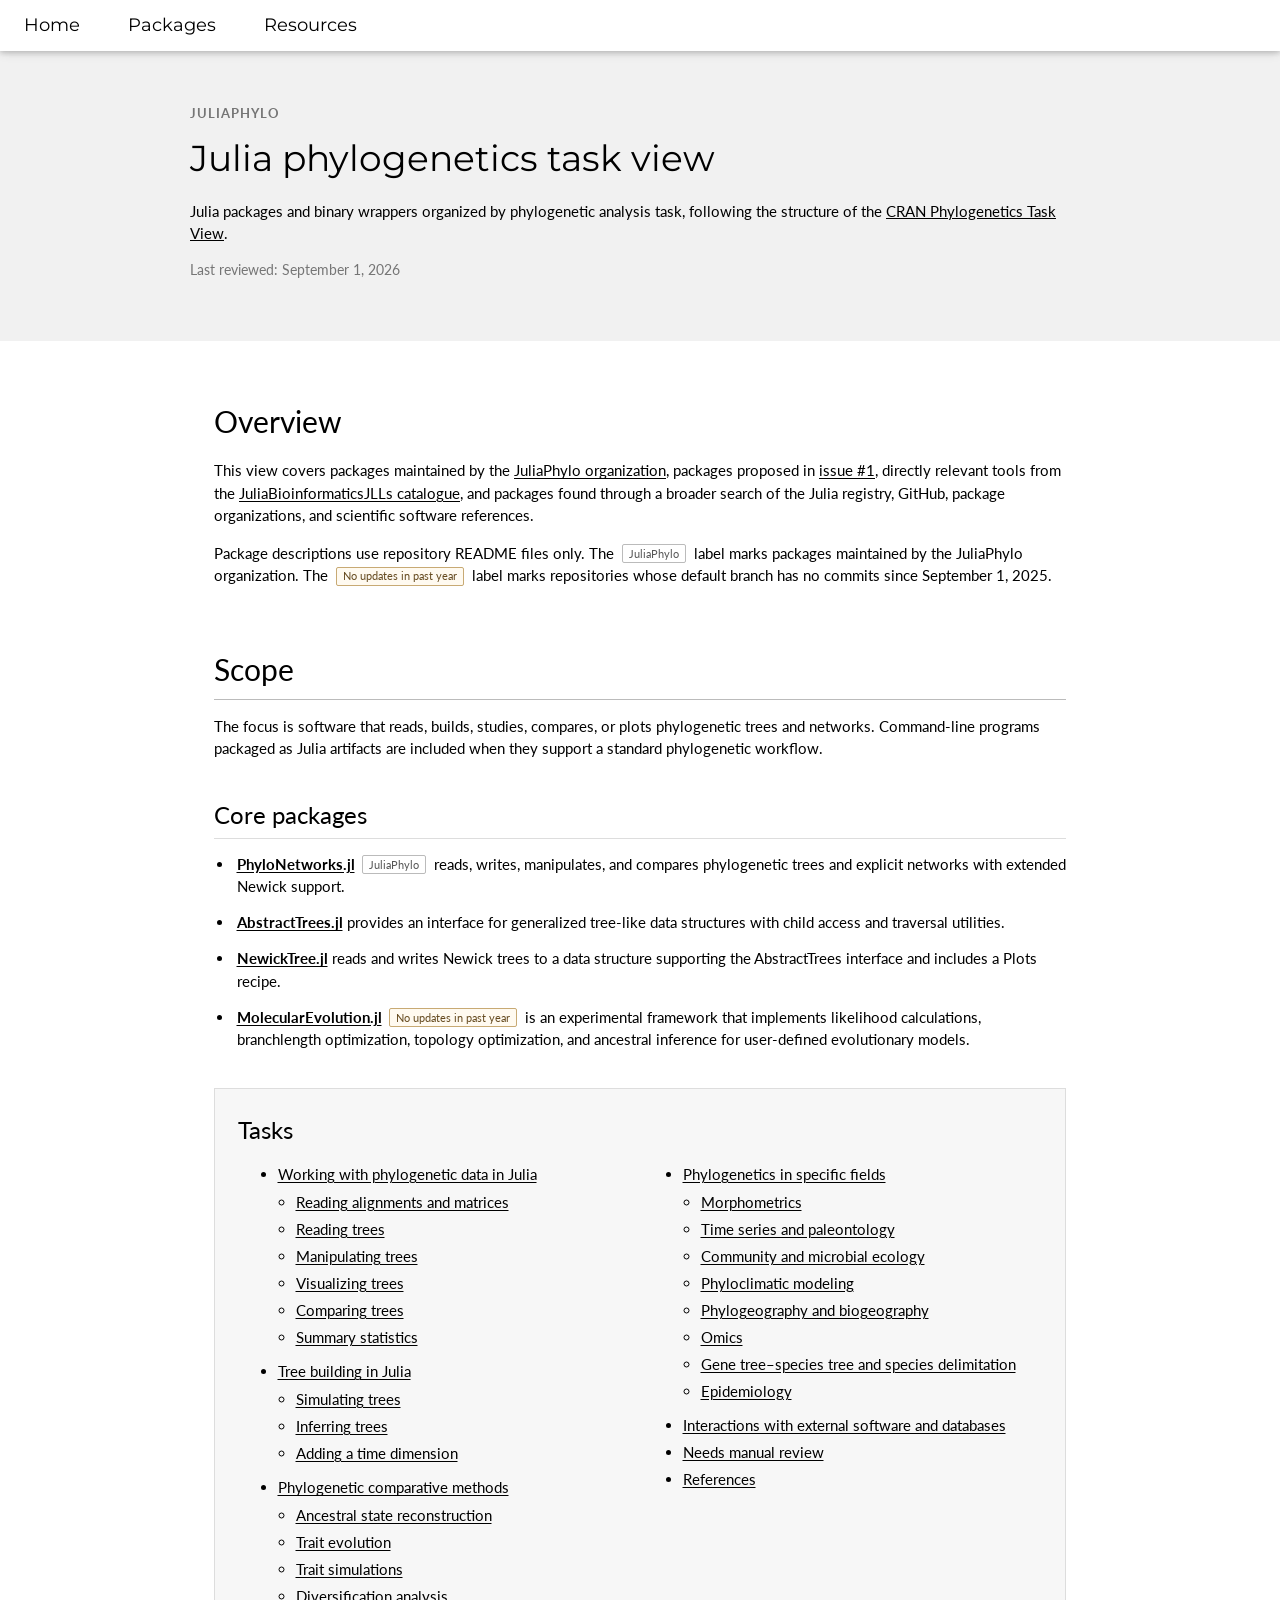
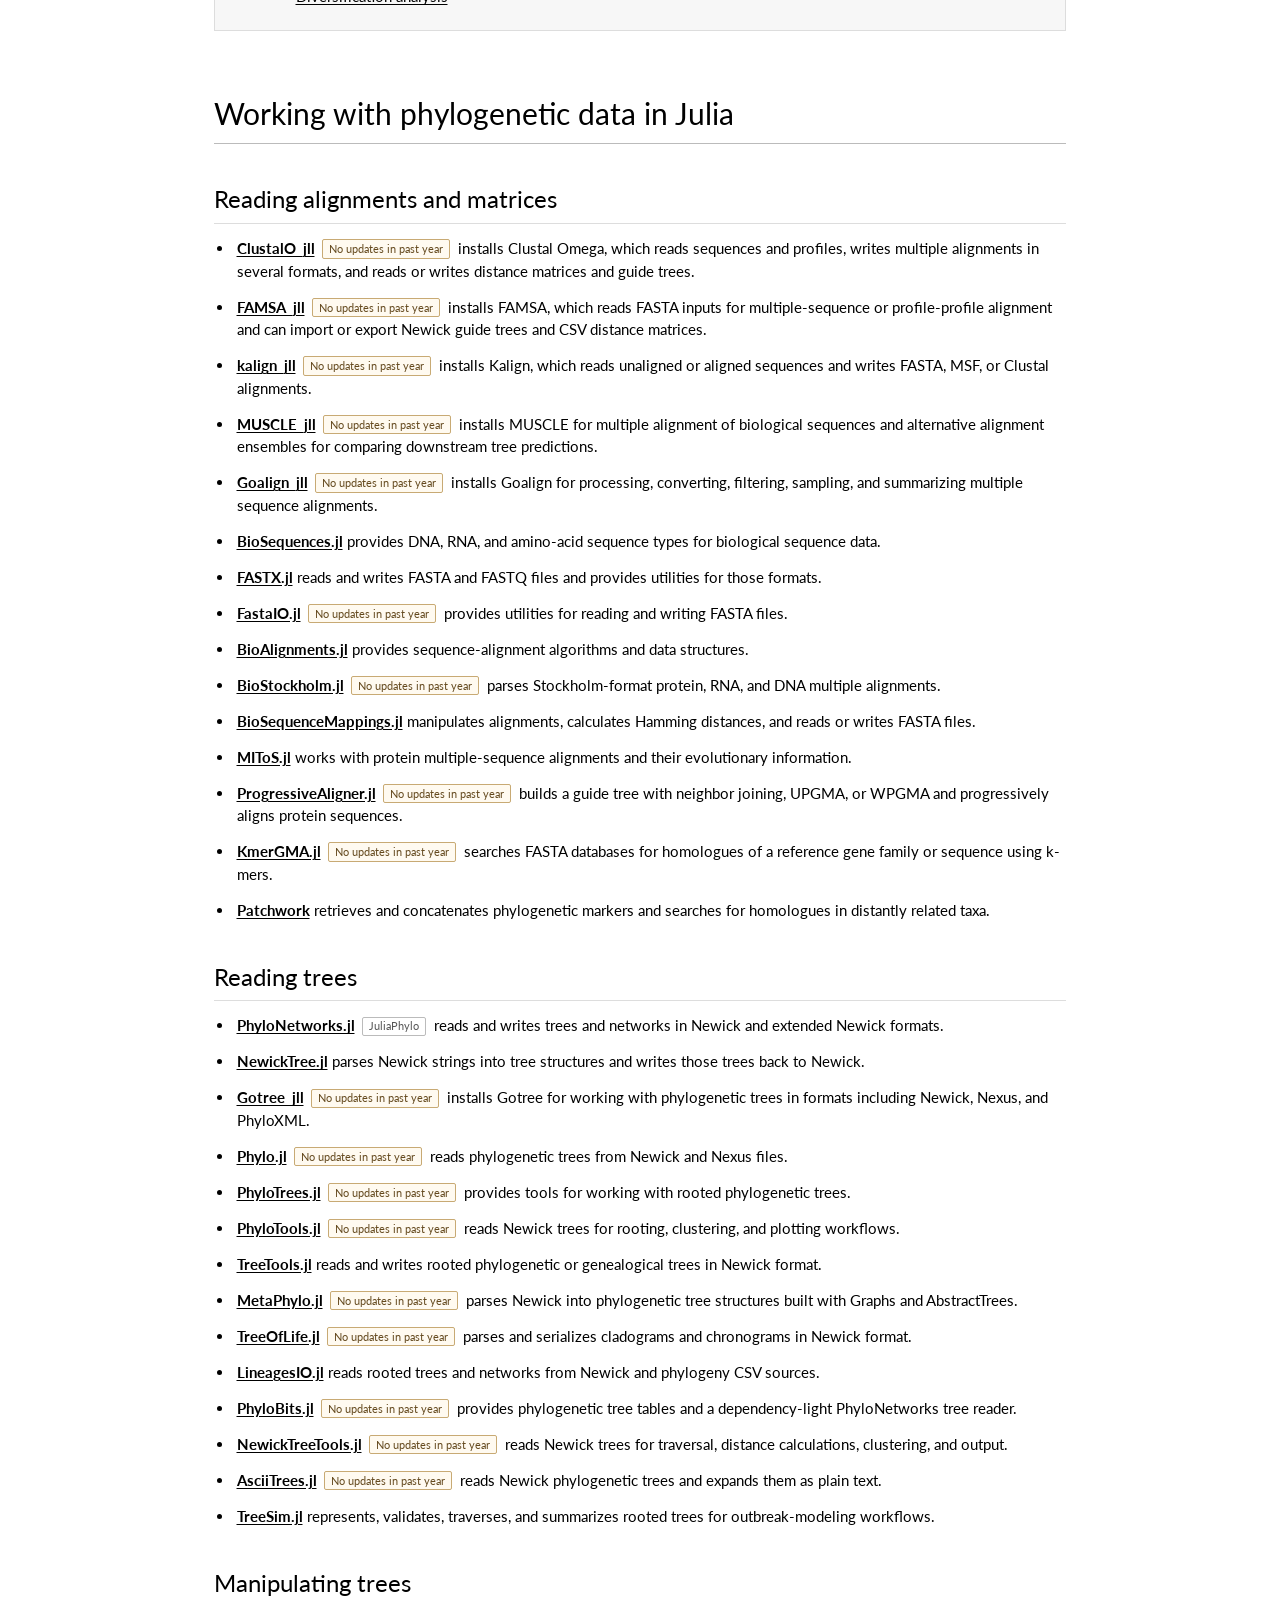
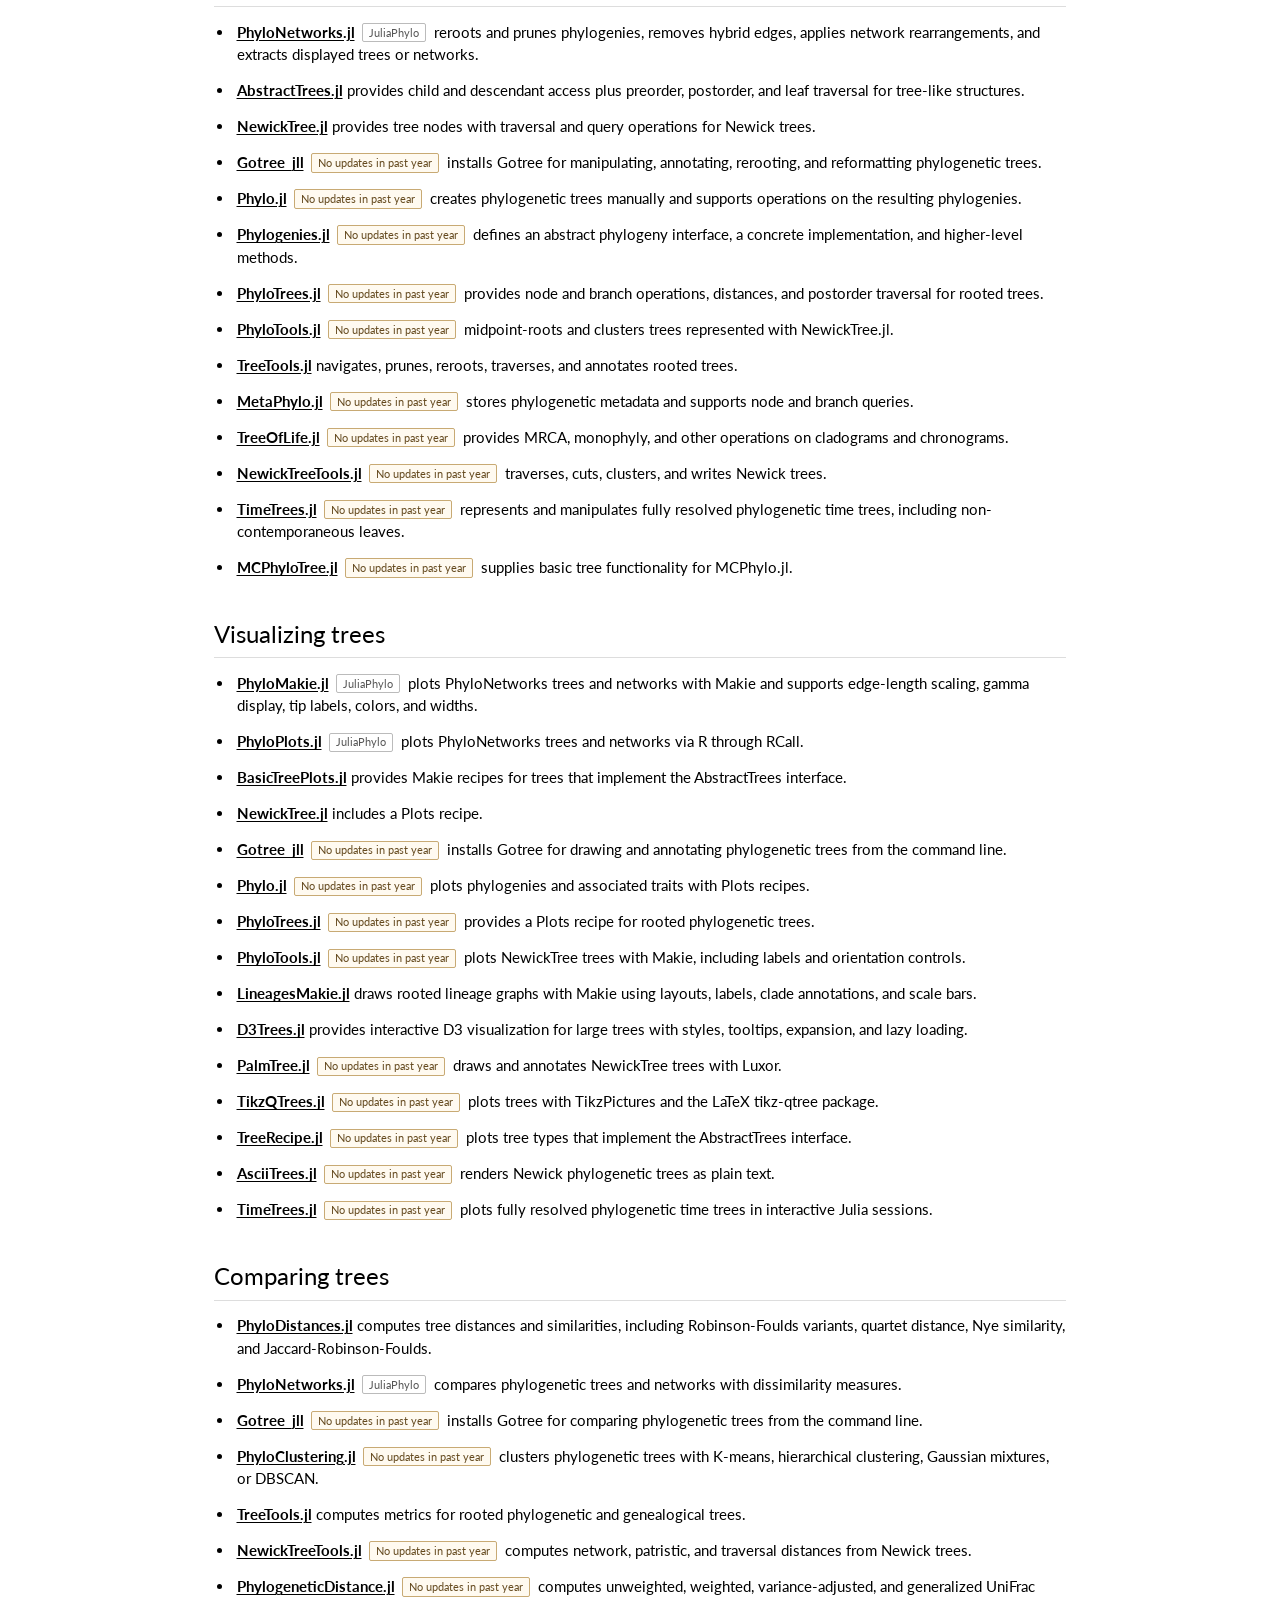
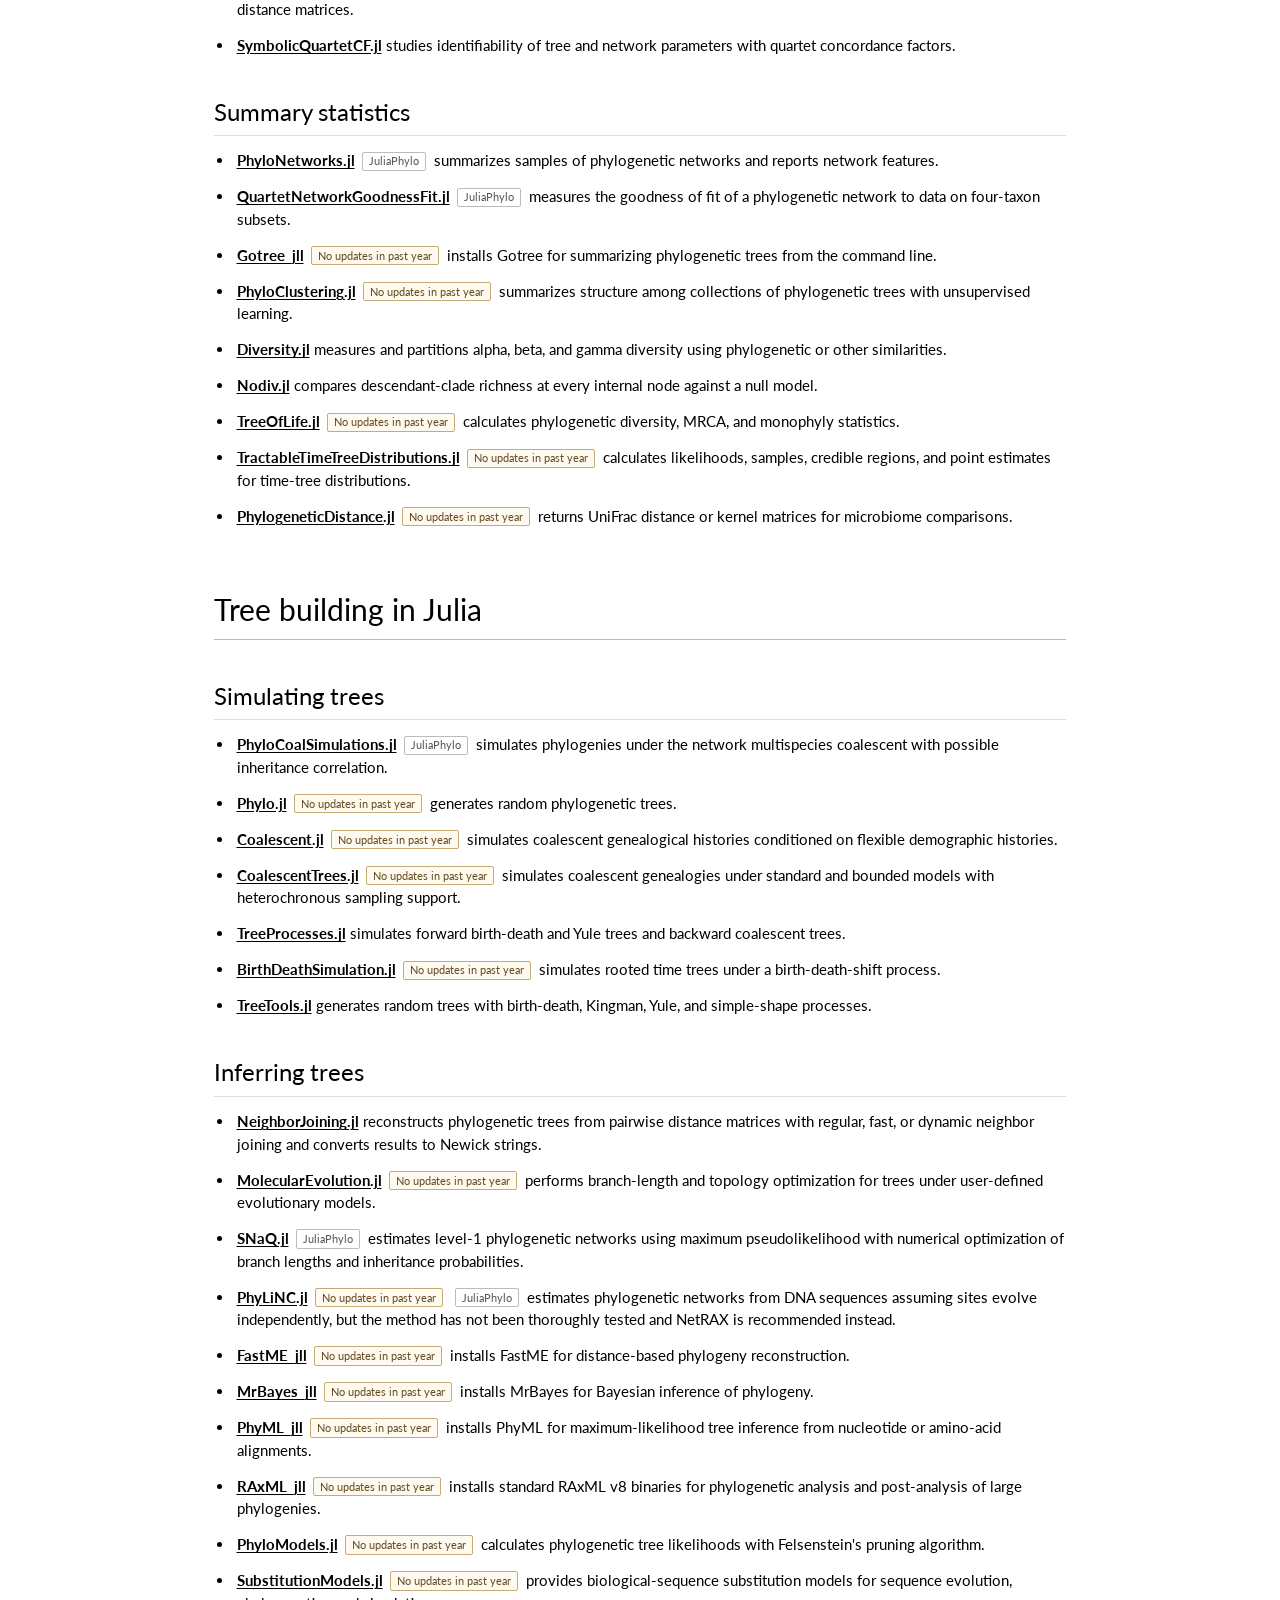
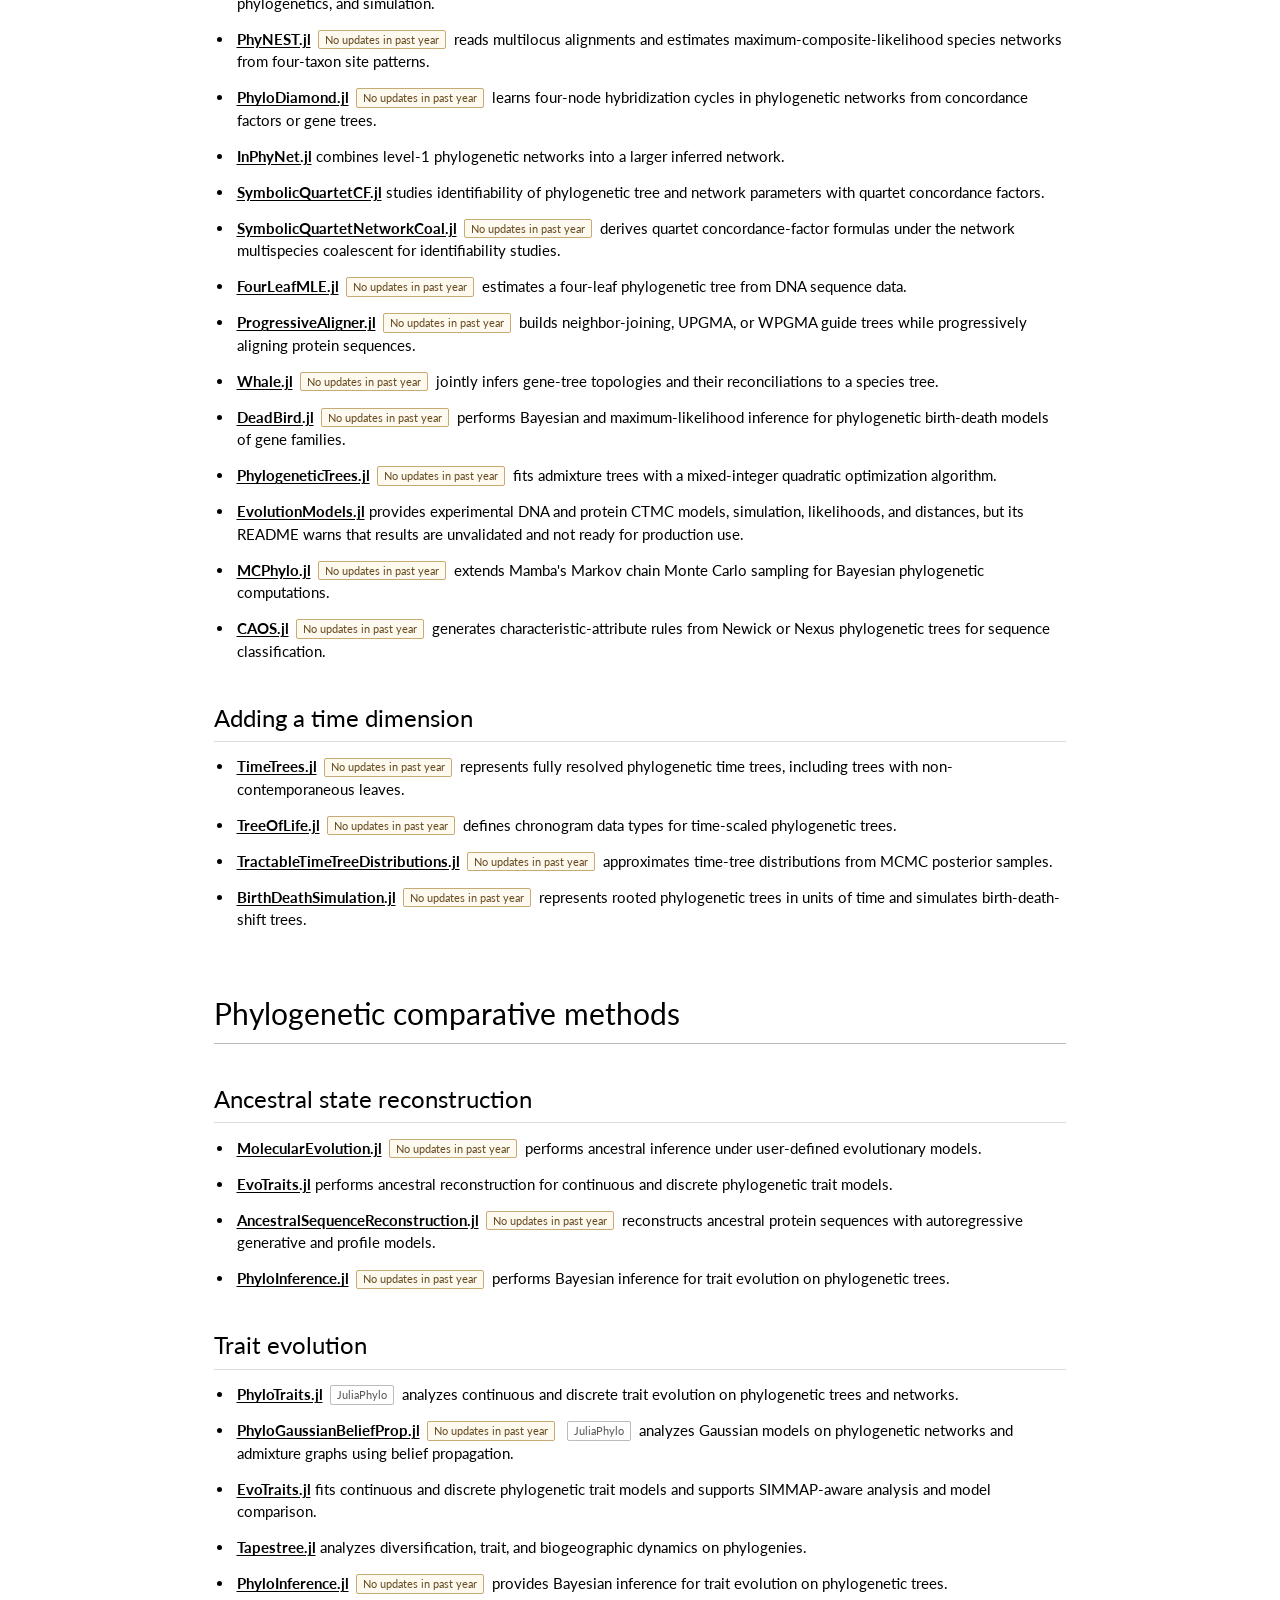
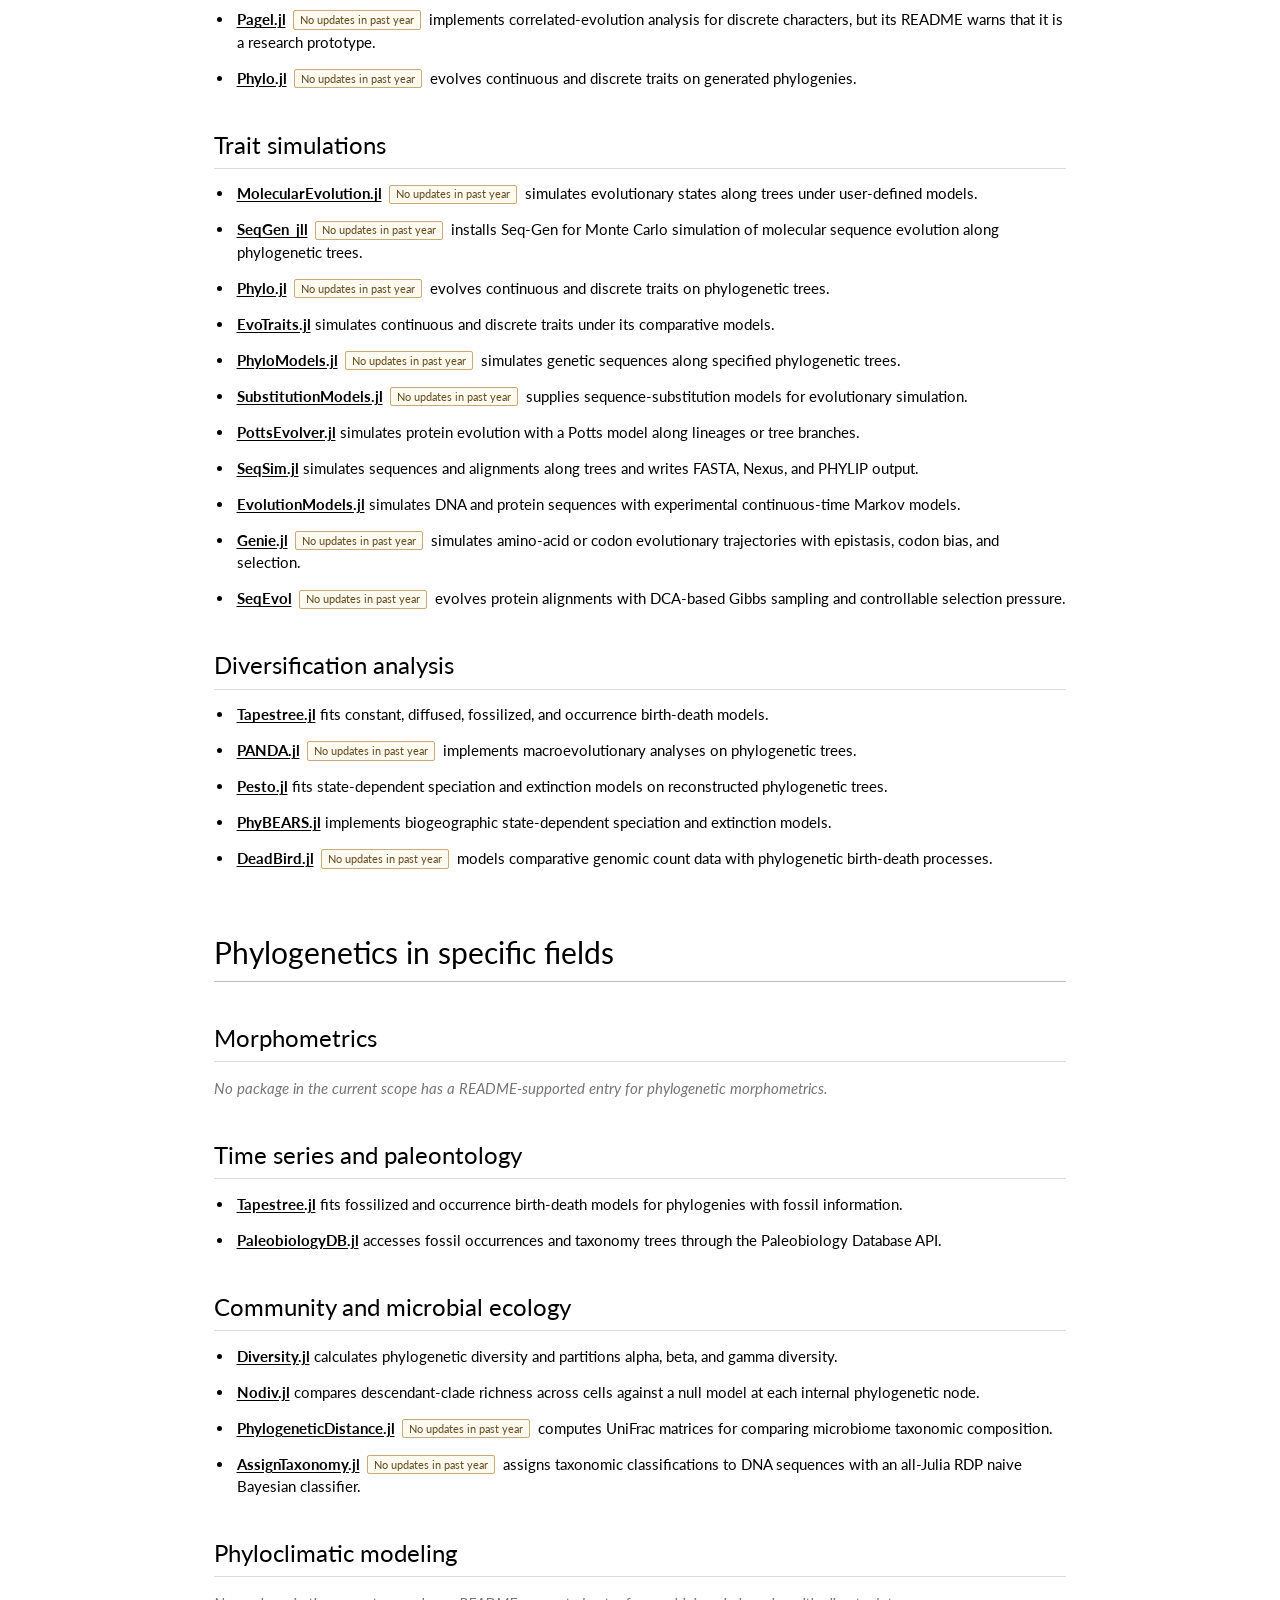
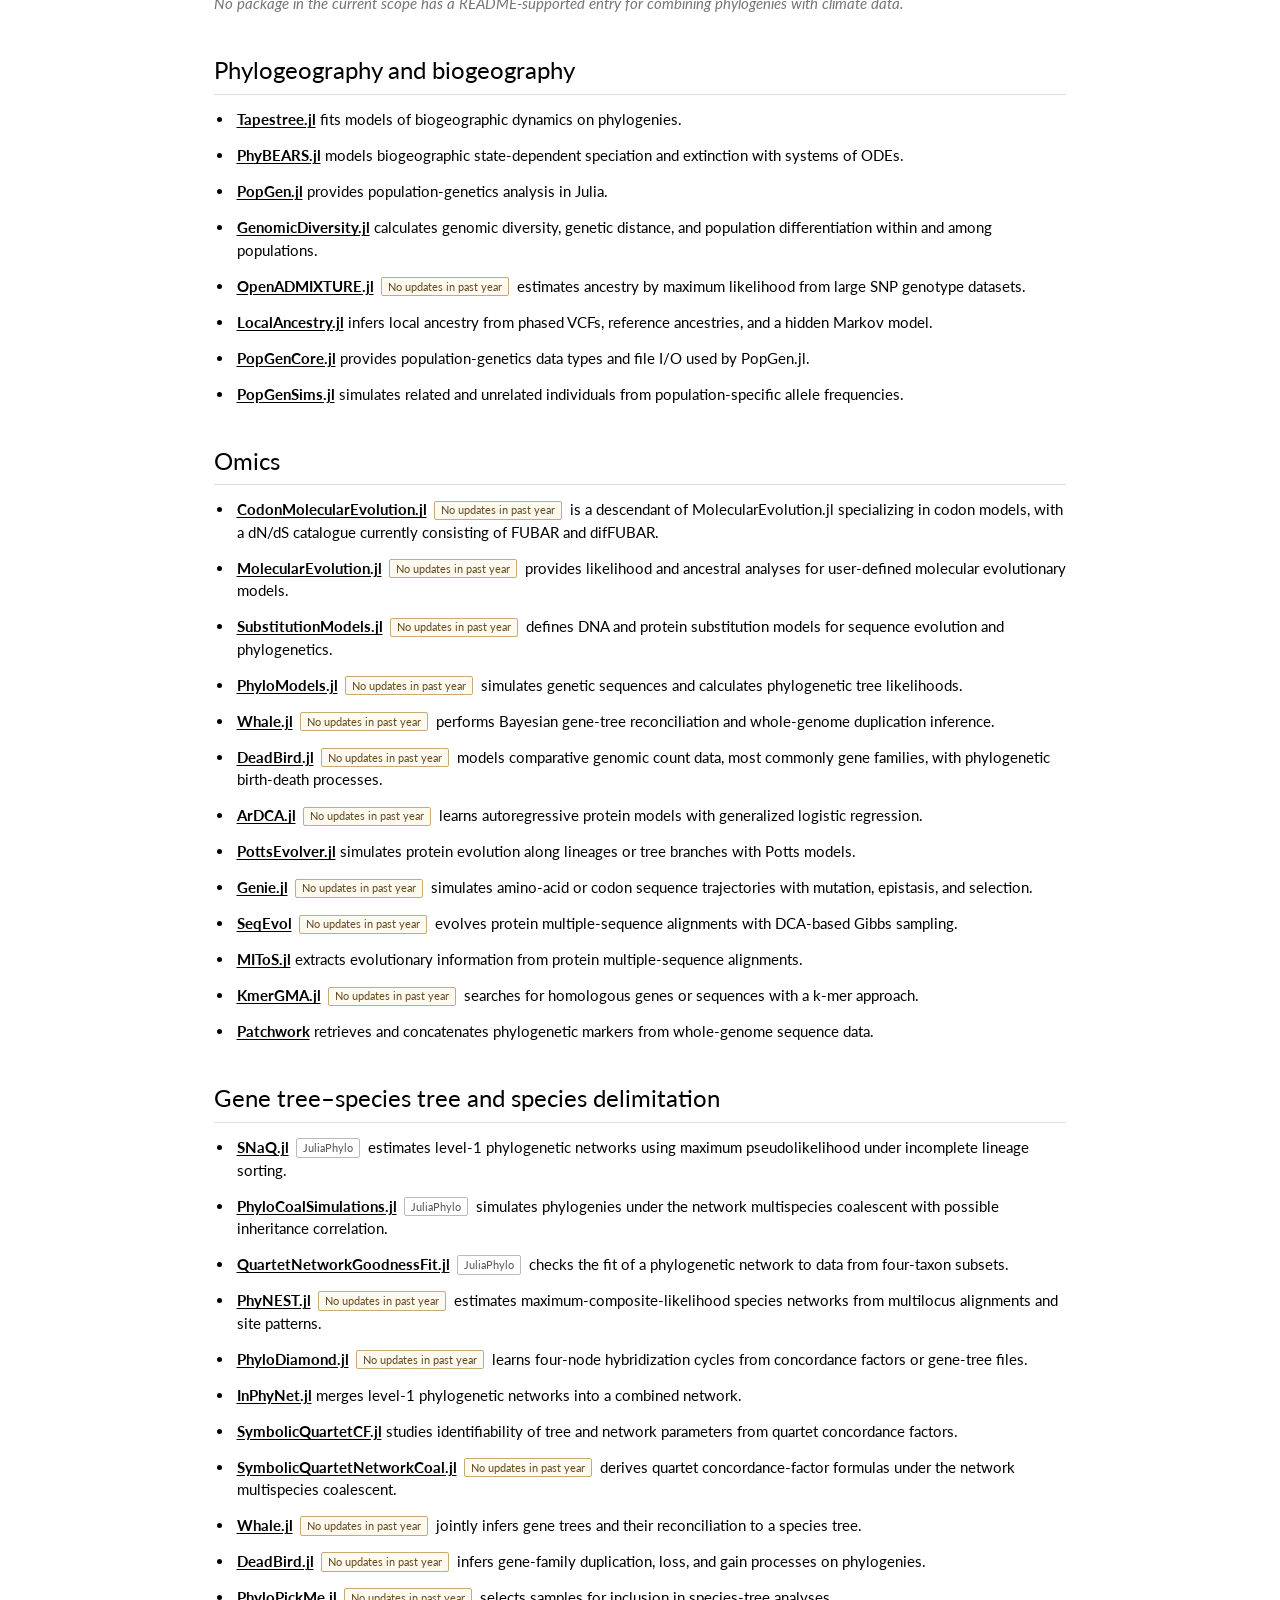
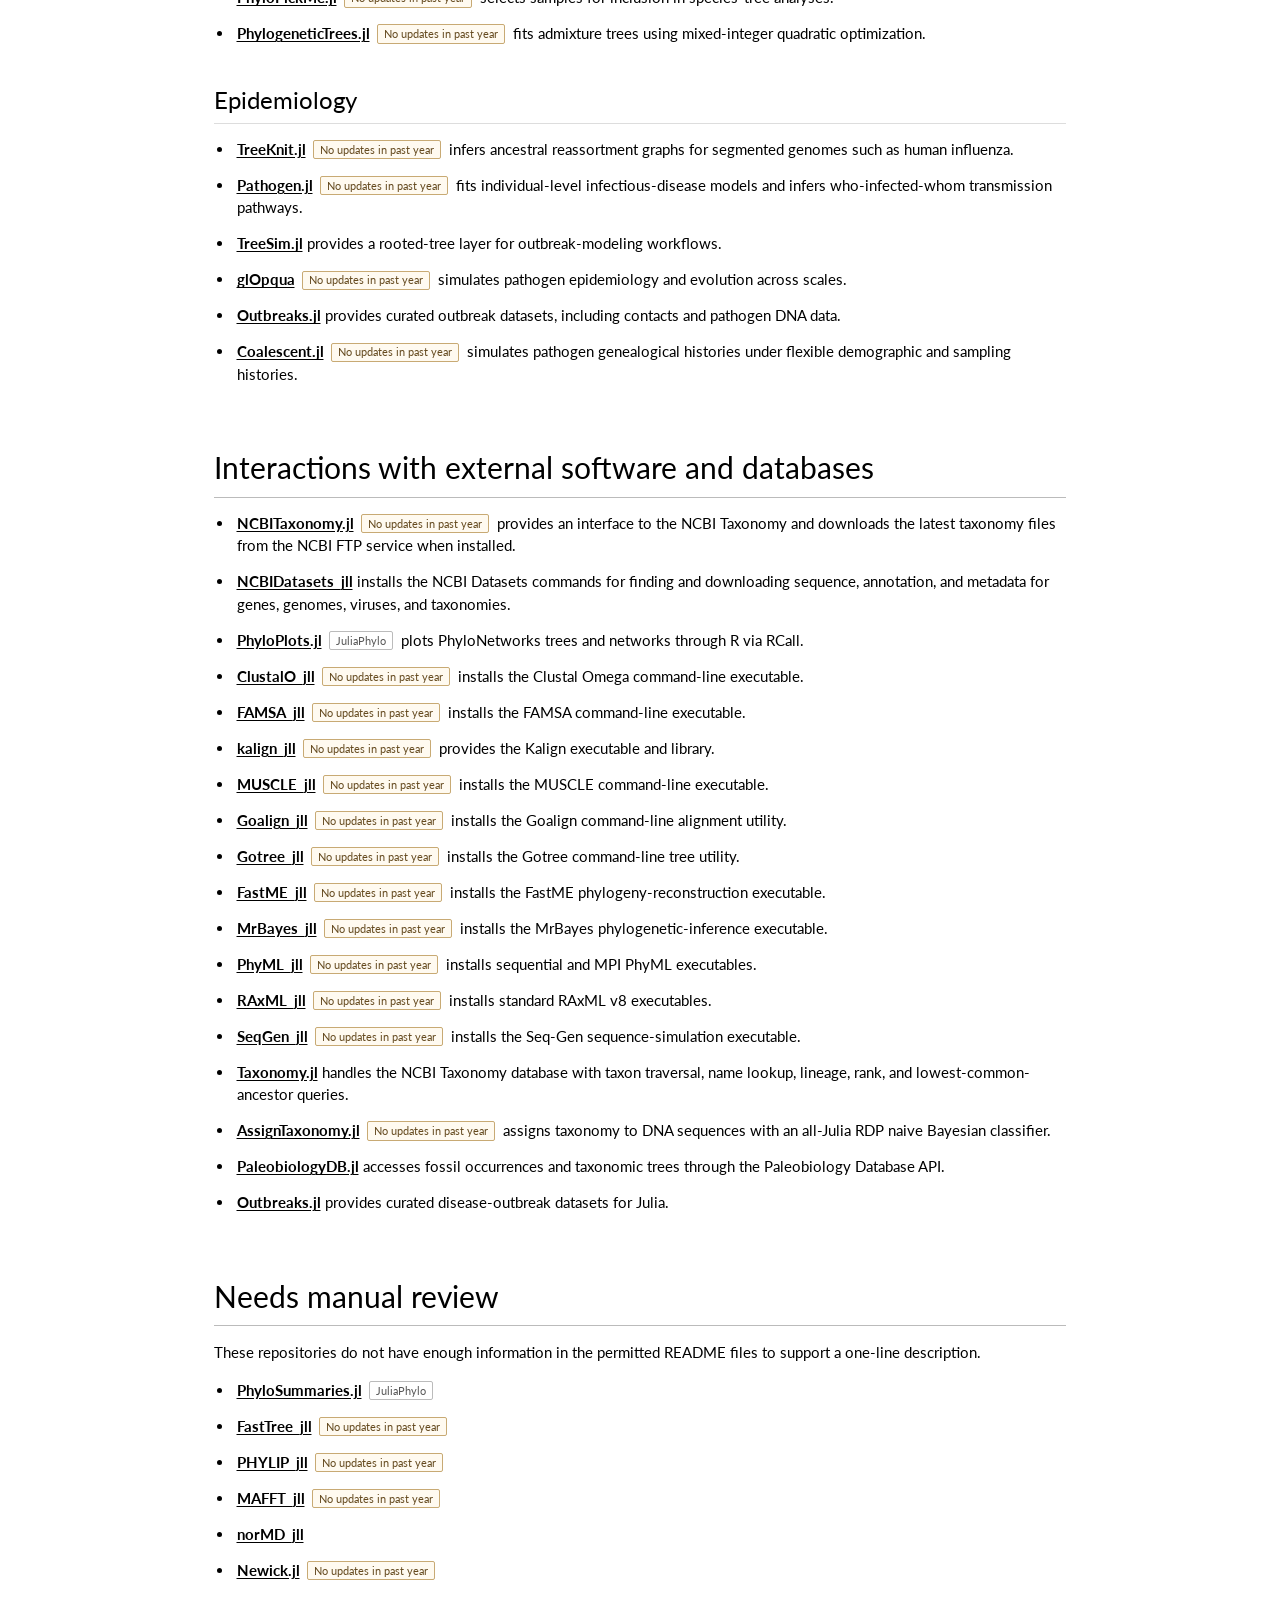
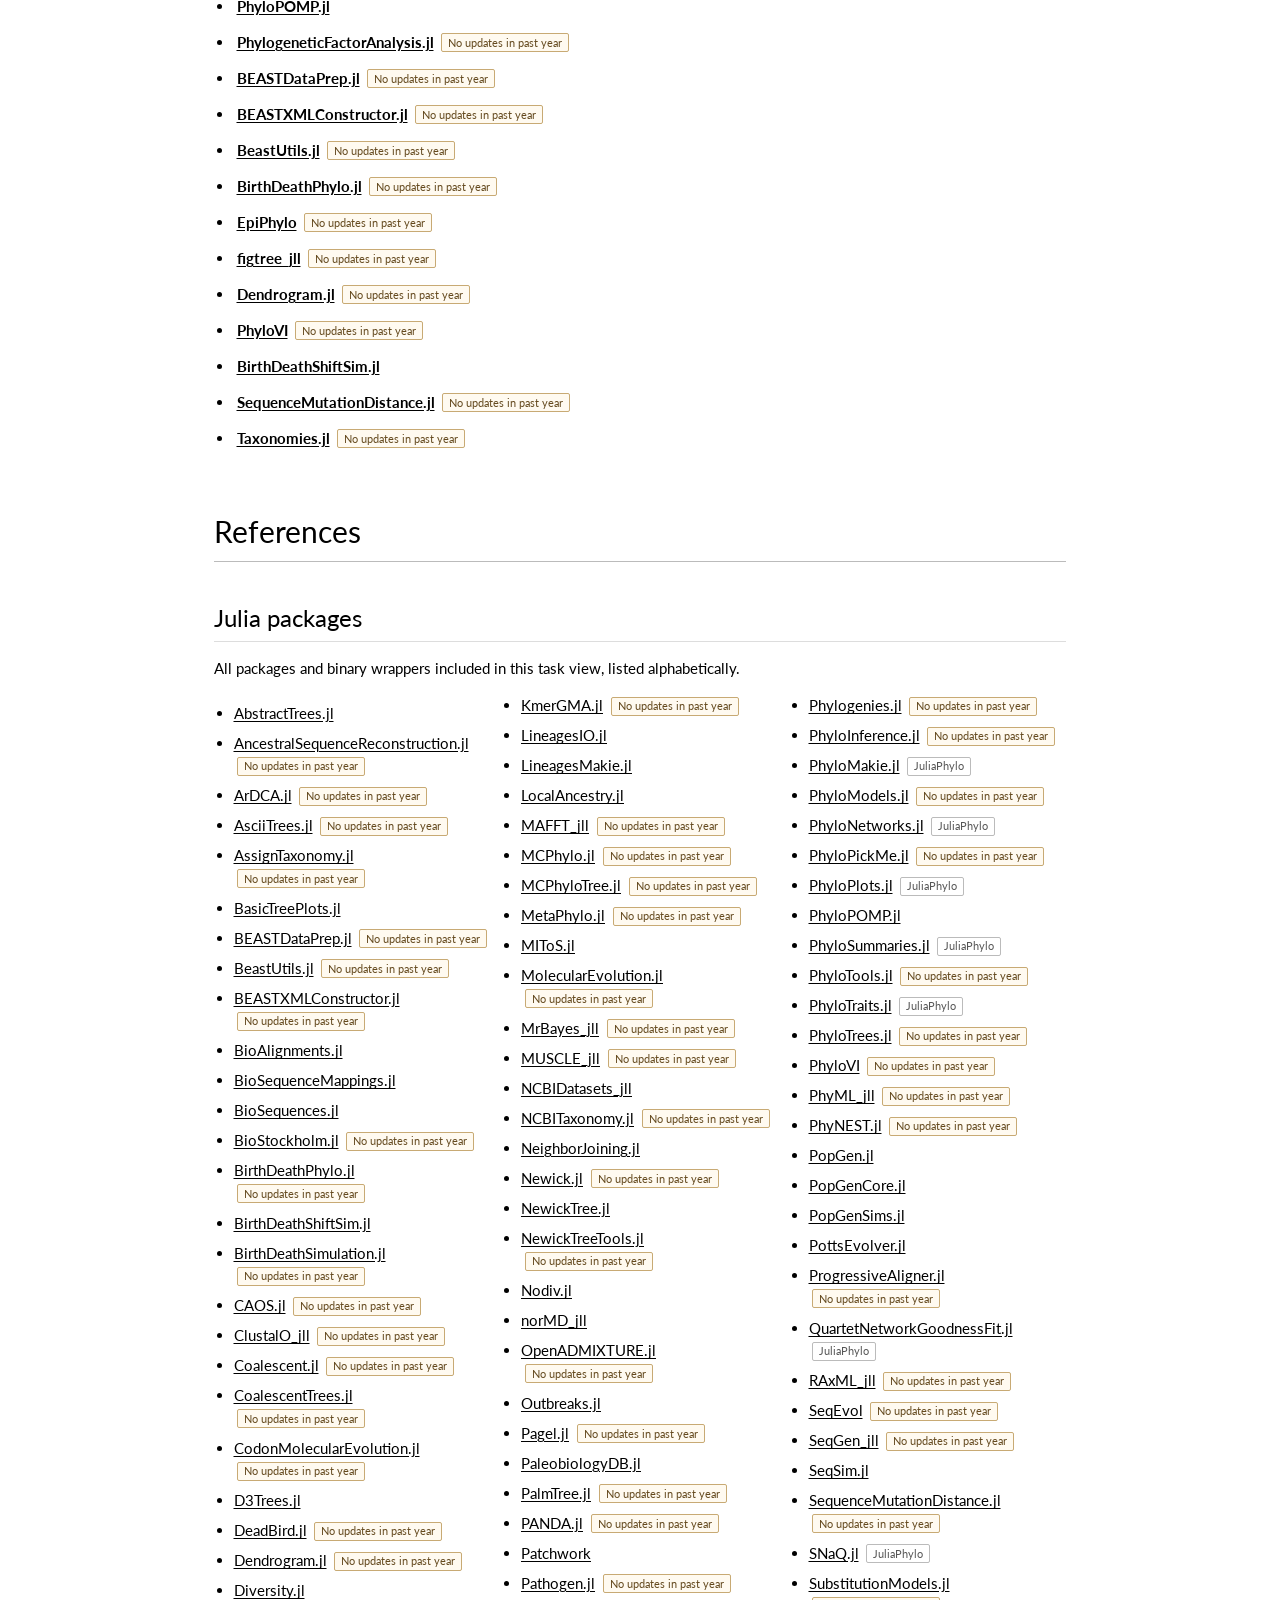
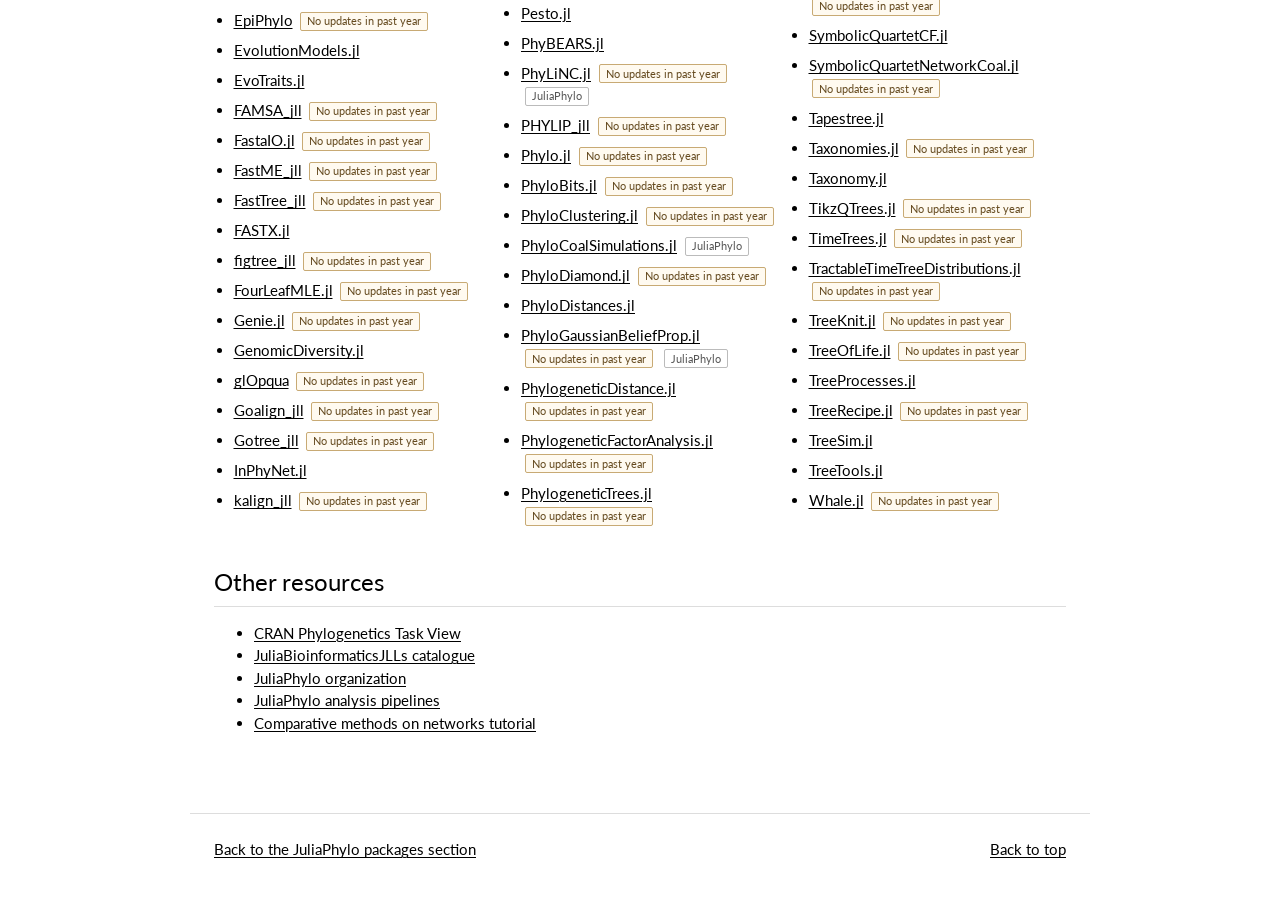
==== task-view.html @ 075b7cba "feat: add phylogenetics task view" ====
<!DOCTYPE html>
<html lang="en">

<head>
  <title>Julia phylogenetics task view | JuliaPhylo</title>
  <meta charset="UTF-8">
  <meta name="viewport" content="width=device-width, initial-scale=1">
  <meta name="description" content="Julia packages for phylogenetics, organized by analysis task.">
  <link rel="stylesheet" href="main.css">
  <link rel="stylesheet" href="https://fonts.googleapis.com/css?family=Lato">
  <link rel="stylesheet" href="https://fonts.googleapis.com/css?family=Montserrat">
</head>

<body id="top" class="task-view-page">
  <nav class="w3-top" aria-label="Primary navigation">
    <div class="w3-bar w3-card w3-left-align w3-large">
      <a href="index.html#home" class="w3-bar-item w3-button w3-padding-large">Home</a>
      <a href="index.html#packages" class="w3-bar-item w3-button w3-padding-large w3-white">Packages</a>
      <a href="index.html#resources" class="w3-bar-item w3-button w3-padding-large">Resources</a>
    </div>
  </nav>

  <header class="task-view-header">
    <div class="task-view-inner">
      <p class="task-view-kicker">JuliaPhylo</p>
      <h1>Julia phylogenetics task view</h1>
      <p>
        Julia packages and binary wrappers organized by phylogenetic analysis task,
        following the structure of the
        <a href="https://cran.r-project.org/web/views/Phylogenetics.html">CRAN Phylogenetics Task View</a>.
      </p>
      <p class="task-view-meta">Last reviewed: <time datetime="2026-09-01">September 1, 2026</time></p>
    </div>
  </header>

  <main id="main-content" class="task-view-content">
    <section id="overview" aria-labelledby="overview-heading">
      <h2 id="overview-heading">Overview</h2>
      <p>
        This view covers packages maintained by the
        <a href="https://github.com/JuliaPhylo">JuliaPhylo organization</a>,
        packages proposed in
        <a href="https://github.com/JuliaPhylo/JuliaPhyloWebsite/issues/1">issue #1</a>,
        directly relevant tools from the
        <a href="https://github.com/diegozea/JuliaBioinformaticsJLLs">JuliaBioinformaticsJLLs catalogue</a>,
        and packages found through a broader search of the Julia registry, GitHub, package organizations, and scientific software references.
      </p>
      <p>
        Package descriptions use repository README files only. The
        <span class="package-kind">JuliaPhylo</span> label marks packages maintained by the JuliaPhylo organization.
        The <span class="package-kind package-inactive">No updates in past year</span> label marks repositories whose
        default branch has no commits since September 1, 2025.
      </p>
    </section>

    <section id="scope" class="task-major-section" aria-labelledby="scope-heading">
      <h2 id="scope-heading">Scope</h2>
      <p>
        The focus is software that reads, builds, studies, compares, or plots phylogenetic trees and networks.
        Command-line programs packaged as Julia artifacts are included when they support a standard phylogenetic workflow.
      </p>

      <section id="core-packages" class="task-subcategory" aria-labelledby="core-packages-heading">
        <h3 id="core-packages-heading">Core packages</h3>
        <ul class="task-package-list">
          <li>
            <a href="https://github.com/JuliaPhylo/PhyloNetworks.jl">PhyloNetworks.jl</a>
            <span class="package-kind">JuliaPhylo</span>
            reads, writes, manipulates, and compares phylogenetic trees and explicit networks with extended Newick support.
          </li>
          <li>
            <a href="https://github.com/JuliaCollections/AbstractTrees.jl">AbstractTrees.jl</a>
            provides an interface for generalized tree-like data structures with child access and traversal utilities.
          </li>
          <li>
            <a href="https://github.com/arzwa/NewickTree.jl">NewickTree.jl</a>
            reads and writes Newick trees to a data structure supporting the AbstractTrees interface and includes a Plots recipe.
          </li>
          <li>
            <a href="https://github.com/MurrellGroup/MolecularEvolution.jl">MolecularEvolution.jl</a> <span class="package-kind package-inactive" title="Last default-branch commit: 2025-07-07">No updates in past year</span>
            is an experimental framework that implements likelihood calculations, branchlength optimization, topology optimization, and ancestral inference for user-defined evolutionary models.
          </li>
        </ul>
      </section>

      <nav id="tasks" class="task-contents" aria-labelledby="tasks-heading">
        <h3 id="tasks-heading">Tasks</h3>
        <ul>
          <li>
            <a href="#working-with-data">Working with phylogenetic data in Julia</a>
            <ul>
              <li><a href="#reading-alignments">Reading alignments and matrices</a></li>
              <li><a href="#reading-trees">Reading trees</a></li>
              <li><a href="#manipulating-trees">Manipulating trees</a></li>
              <li><a href="#visualizing-trees">Visualizing trees</a></li>
              <li><a href="#comparing-trees">Comparing trees</a></li>
              <li><a href="#summary-statistics">Summary statistics</a></li>
            </ul>
          </li>
          <li>
            <a href="#tree-building">Tree building in Julia</a>
            <ul>
              <li><a href="#simulating-trees">Simulating trees</a></li>
              <li><a href="#inferring-trees">Inferring trees</a></li>
              <li><a href="#time-dimension">Adding a time dimension</a></li>
            </ul>
          </li>
          <li>
            <a href="#comparative-methods">Phylogenetic comparative methods</a>
            <ul>
              <li><a href="#ancestral-state">Ancestral state reconstruction</a></li>
              <li><a href="#trait-evolution">Trait evolution</a></li>
              <li><a href="#trait-simulations">Trait simulations</a></li>
              <li><a href="#diversification">Diversification analysis</a></li>
            </ul>
          </li>
          <li>
            <a href="#specific-fields">Phylogenetics in specific fields</a>
            <ul>
              <li><a href="#morphometrics">Morphometrics</a></li>
              <li><a href="#paleontology">Time series and paleontology</a></li>
              <li><a href="#community-ecology">Community and microbial ecology</a></li>
              <li><a href="#phyloclimatic">Phyloclimatic modeling</a></li>
              <li><a href="#biogeography">Phylogeography and biogeography</a></li>
              <li><a href="#omics">Omics</a></li>
              <li><a href="#gene-species">Gene tree–species tree and species delimitation</a></li>
              <li><a href="#epidemiology">Epidemiology</a></li>
            </ul>
          </li>
          <li><a href="#external-software">Interactions with external software and databases</a></li>
          <li><a href="#manual-review">Needs manual review</a></li>
          <li><a href="#references">References</a></li>
        </ul>
      </nav>
    </section>

    <section id="working-with-data" class="task-major-section" aria-labelledby="working-with-data-heading">
      <h2 id="working-with-data-heading">Working with phylogenetic data in Julia</h2>

      <section id="reading-alignments" class="task-subcategory" aria-labelledby="reading-alignments-heading">
        <h3 id="reading-alignments-heading">Reading alignments and matrices</h3>
        <ul class="task-package-list">
          <li>
            <a href="https://github.com/JuliaBinaryWrappers/ClustalO_jll.jl">ClustalO_jll</a> <span class="package-kind package-inactive" title="Last default-branch commit: 2023-07-07">No updates in past year</span>
            installs Clustal Omega, which reads sequences and profiles, writes multiple alignments in several formats, and reads or writes distance matrices and guide trees.
          </li>
          <li>
            <a href="https://github.com/JuliaBinaryWrappers/FAMSA_jll.jl">FAMSA_jll</a> <span class="package-kind package-inactive" title="Last default-branch commit: 2023-04-26">No updates in past year</span>
            installs FAMSA, which reads FASTA inputs for multiple-sequence or profile-profile alignment and can import or export Newick guide trees and CSV distance matrices.
          </li>
          <li>
            <a href="https://github.com/JuliaBinaryWrappers/kalign_jll.jl">kalign_jll</a> <span class="package-kind package-inactive" title="Last default-branch commit: 2023-12-13">No updates in past year</span>
            installs Kalign, which reads unaligned or aligned sequences and writes FASTA, MSF, or Clustal alignments.
          </li>
          <li>
            <a href="https://github.com/JuliaBinaryWrappers/MUSCLE_jll.jl">MUSCLE_jll</a> <span class="package-kind package-inactive" title="Last default-branch commit: 2023-06-03">No updates in past year</span>
            installs MUSCLE for multiple alignment of biological sequences and alternative alignment ensembles for comparing downstream tree predictions.
          </li>
          <li>
            <a href="https://github.com/JuliaBinaryWrappers/Goalign_jll.jl">Goalign_jll</a> <span class="package-kind package-inactive" title="Last default-branch commit: 2022-03-28">No updates in past year</span>
            installs Goalign for processing, converting, filtering, sampling, and summarizing multiple sequence alignments.
          </li>
          <li><a href="https://github.com/BioJulia/BioSequences.jl">BioSequences.jl</a> provides DNA, RNA, and amino-acid sequence types for biological sequence data.</li>
          <li><a href="https://github.com/BioJulia/FASTX.jl">FASTX.jl</a> reads and writes FASTA and FASTQ files and provides utilities for those formats.</li>
          <li><a href="https://github.com/carlobaldassi/FastaIO.jl">FastaIO.jl</a> <span class="package-kind package-inactive" title="Last default-branch commit: 2024-08-30">No updates in past year</span> provides utilities for reading and writing FASTA files.</li>
          <li><a href="https://github.com/BioJulia/BioAlignments.jl">BioAlignments.jl</a> provides sequence-alignment algorithms and data structures.</li>
          <li><a href="https://github.com/marcom/BioStockholm.jl">BioStockholm.jl</a> <span class="package-kind package-inactive" title="Last default-branch commit: 2024-01-17">No updates in past year</span> parses Stockholm-format protein, RNA, and DNA multiple alignments.</li>
          <li><a href="https://github.com/PierreBarrat/BioSequenceMappings.jl">BioSequenceMappings.jl</a> manipulates alignments, calculates Hamming distances, and reads or writes FASTA files.</li>
          <li><a href="https://github.com/diegozea/MIToS.jl">MIToS.jl</a> works with protein multiple-sequence alignments and their evolutionary information.</li>
          <li><a href="https://github.com/latticetower/ProgressiveAligner.jl">ProgressiveAligner.jl</a> <span class="package-kind package-inactive" title="Last default-branch commit: 2016-10-04">No updates in past year</span> builds a guide tree with neighbor joining, UPGMA, or WPGMA and progressively aligns protein sequences.</li>
          <li><a href="https://github.com/Qile0317/KmerGMA.jl">KmerGMA.jl</a> <span class="package-kind package-inactive" title="Last default-branch commit: 2023-04-24">No updates in past year</span> searches FASTA databases for homologues of a reference gene family or sequence using k-mers.</li>
          <li><a href="https://github.com/fethalen/Patchwork">Patchwork</a> retrieves and concatenates phylogenetic markers and searches for homologues in distantly related taxa.</li>
        </ul>
      </section>

      <section id="reading-trees" class="task-subcategory" aria-labelledby="reading-trees-heading">
        <h3 id="reading-trees-heading">Reading trees</h3>
        <ul class="task-package-list">
          <li>
            <a href="https://github.com/JuliaPhylo/PhyloNetworks.jl">PhyloNetworks.jl</a>
            <span class="package-kind">JuliaPhylo</span>
            reads and writes trees and networks in Newick and extended Newick formats.
          </li>
          <li>
            <a href="https://github.com/arzwa/NewickTree.jl">NewickTree.jl</a>
            parses Newick strings into tree structures and writes those trees back to Newick.
          </li>
          <li>
            <a href="https://github.com/JuliaBinaryWrappers/Gotree_jll.jl">Gotree_jll</a> <span class="package-kind package-inactive" title="Last default-branch commit: 2022-04-07">No updates in past year</span>
            installs Gotree for working with phylogenetic trees in formats including Newick, Nexus, and PhyloXML.
          </li>
          <li><a href="https://github.com/EcoJulia/Phylo.jl">Phylo.jl</a> <span class="package-kind package-inactive" title="Last default-branch commit: 2024-10-23">No updates in past year</span> reads phylogenetic trees from Newick and Nexus files.</li>
          <li><a href="https://github.com/jangevaare/PhyloTrees.jl">PhyloTrees.jl</a> <span class="package-kind package-inactive" title="Last default-branch commit: 2021-09-01">No updates in past year</span> provides tools for working with rooted phylogenetic trees.</li>
          <li><a href="https://github.com/shaul-pollak/PhyloTools.jl">PhyloTools.jl</a> <span class="package-kind package-inactive" title="Last default-branch commit: 2025-03-14">No updates in past year</span> reads Newick trees for rooting, clustering, and plotting workflows.</li>
          <li><a href="https://github.com/PierreBarrat/TreeTools.jl">TreeTools.jl</a> reads and writes rooted phylogenetic or genealogical trees in Newick format.</li>
          <li><a href="https://github.com/banhbio/MetaPhylo.jl">MetaPhylo.jl</a> <span class="package-kind package-inactive" title="Last default-branch commit: 2023-01-22">No updates in past year</span> parses Newick into phylogenetic tree structures built with Graphs and AbstractTrees.</li>
          <li><a href="https://github.com/Mikumikunisiteageru/TreeOfLife.jl">TreeOfLife.jl</a> <span class="package-kind package-inactive" title="Last default-branch commit: 2024-05-22">No updates in past year</span> parses and serializes cladograms and chronograms in Newick format.</li>
          <li><a href="https://github.com/jeetsukumaran/LineagesIO.jl">LineagesIO.jl</a> reads rooted trees and networks from Newick and phylogeny CSV sources.</li>
          <li><a href="https://github.com/nmatzke/PhyloBits.jl">PhyloBits.jl</a> <span class="package-kind package-inactive" title="Last default-branch commit: 2024-06-26">No updates in past year</span> provides phylogenetic tree tables and a dependency-light PhyloNetworks tree reader.</li>
          <li><a href="https://github.com/aramanlab/NewickTreeTools.jl">NewickTreeTools.jl</a> <span class="package-kind package-inactive" title="Last default-branch commit: 2023-05-16">No updates in past year</span> reads Newick trees for traversal, distance calculations, clustering, and output.</li>
          <li><a href="https://github.com/Mikumikunisiteageru/AsciiTrees.jl">AsciiTrees.jl</a> <span class="package-kind package-inactive" title="Last default-branch commit: 2022-01-28">No updates in past year</span> reads Newick phylogenetic trees and expands them as plain text.</li>
          <li><a href="https://github.com/michaeltmeehan/TreeSim.jl">TreeSim.jl</a> represents, validates, traverses, and summarizes rooted trees for outbreak-modeling workflows.</li>
        </ul>
      </section>

      <section id="manipulating-trees" class="task-subcategory" aria-labelledby="manipulating-trees-heading">
        <h3 id="manipulating-trees-heading">Manipulating trees</h3>
        <ul class="task-package-list">
          <li>
            <a href="https://github.com/JuliaPhylo/PhyloNetworks.jl">PhyloNetworks.jl</a>
            <span class="package-kind">JuliaPhylo</span>
            reroots and prunes phylogenies, removes hybrid edges, applies network rearrangements, and extracts displayed trees or networks.
          </li>
          <li>
            <a href="https://github.com/JuliaCollections/AbstractTrees.jl">AbstractTrees.jl</a>
            provides child and descendant access plus preorder, postorder, and leaf traversal for tree-like structures.
          </li>
          <li>
            <a href="https://github.com/arzwa/NewickTree.jl">NewickTree.jl</a>
            provides tree nodes with traversal and query operations for Newick trees.
          </li>
          <li>
            <a href="https://github.com/JuliaBinaryWrappers/Gotree_jll.jl">Gotree_jll</a> <span class="package-kind package-inactive" title="Last default-branch commit: 2022-04-07">No updates in past year</span>
            installs Gotree for manipulating, annotating, rerooting, and reformatting phylogenetic trees.
          </li>
          <li><a href="https://github.com/EcoJulia/Phylo.jl">Phylo.jl</a> <span class="package-kind package-inactive" title="Last default-branch commit: 2024-10-23">No updates in past year</span> creates phylogenetic trees manually and supports operations on the resulting phylogenies.</li>
          <li><a href="https://github.com/BioJulia/Phylogenies.jl">Phylogenies.jl</a> <span class="package-kind package-inactive" title="Last default-branch commit: 2018-06-22">No updates in past year</span> defines an abstract phylogeny interface, a concrete implementation, and higher-level methods.</li>
          <li><a href="https://github.com/jangevaare/PhyloTrees.jl">PhyloTrees.jl</a> <span class="package-kind package-inactive" title="Last default-branch commit: 2021-09-01">No updates in past year</span> provides node and branch operations, distances, and postorder traversal for rooted trees.</li>
          <li><a href="https://github.com/shaul-pollak/PhyloTools.jl">PhyloTools.jl</a> <span class="package-kind package-inactive" title="Last default-branch commit: 2025-03-14">No updates in past year</span> midpoint-roots and clusters trees represented with NewickTree.jl.</li>
          <li><a href="https://github.com/PierreBarrat/TreeTools.jl">TreeTools.jl</a> navigates, prunes, reroots, traverses, and annotates rooted trees.</li>
          <li><a href="https://github.com/banhbio/MetaPhylo.jl">MetaPhylo.jl</a> <span class="package-kind package-inactive" title="Last default-branch commit: 2023-01-22">No updates in past year</span> stores phylogenetic metadata and supports node and branch queries.</li>
          <li><a href="https://github.com/Mikumikunisiteageru/TreeOfLife.jl">TreeOfLife.jl</a> <span class="package-kind package-inactive" title="Last default-branch commit: 2024-05-22">No updates in past year</span> provides MRCA, monophyly, and other operations on cladograms and chronograms.</li>
          <li><a href="https://github.com/aramanlab/NewickTreeTools.jl">NewickTreeTools.jl</a> <span class="package-kind package-inactive" title="Last default-branch commit: 2023-05-16">No updates in past year</span> traverses, cuts, clusters, and writes Newick trees.</li>
          <li><a href="https://github.com/tgvaughan/TimeTrees.jl">TimeTrees.jl</a> <span class="package-kind package-inactive" title="Last default-branch commit: 2016-04-08">No updates in past year</span> represents and manipulates fully resolved phylogenetic time trees, including non-contemporaneous leaves.</li>
          <li><a href="https://github.com/erathorn/MCPhyloTree.jl">MCPhyloTree.jl</a> <span class="package-kind package-inactive" title="Last default-branch commit: 2024-03-07">No updates in past year</span> supplies basic tree functionality for MCPhylo.jl.</li>
        </ul>
      </section>

      <section id="visualizing-trees" class="task-subcategory" aria-labelledby="visualizing-trees-heading">
        <h3 id="visualizing-trees-heading">Visualizing trees</h3>
        <ul class="task-package-list">
          <li>
            <a href="https://github.com/JuliaPhylo/PhyloMakie.jl">PhyloMakie.jl</a>
            <span class="package-kind">JuliaPhylo</span>
            plots PhyloNetworks trees and networks with Makie and supports edge-length scaling, gamma display, tip labels, colors, and widths.
          </li>
          <li>
            <a href="https://github.com/JuliaPhylo/PhyloPlots.jl">PhyloPlots.jl</a>
            <span class="package-kind">JuliaPhylo</span>
            plots PhyloNetworks trees and networks via R through RCall.
          </li>
          <li>
            <a href="https://github.com/BenjaminDoran/BasicTreePlots.jl">BasicTreePlots.jl</a>
            provides Makie recipes for trees that implement the AbstractTrees interface.
          </li>
          <li>
            <a href="https://github.com/arzwa/NewickTree.jl">NewickTree.jl</a>
            includes a Plots recipe.
          </li>
          <li>
            <a href="https://github.com/JuliaBinaryWrappers/Gotree_jll.jl">Gotree_jll</a> <span class="package-kind package-inactive" title="Last default-branch commit: 2022-04-07">No updates in past year</span>
            installs Gotree for drawing and annotating phylogenetic trees from the command line.
          </li>
          <li><a href="https://github.com/EcoJulia/Phylo.jl">Phylo.jl</a> <span class="package-kind package-inactive" title="Last default-branch commit: 2024-10-23">No updates in past year</span> plots phylogenies and associated traits with Plots recipes.</li>
          <li><a href="https://github.com/jangevaare/PhyloTrees.jl">PhyloTrees.jl</a> <span class="package-kind package-inactive" title="Last default-branch commit: 2021-09-01">No updates in past year</span> provides a Plots recipe for rooted phylogenetic trees.</li>
          <li><a href="https://github.com/shaul-pollak/PhyloTools.jl">PhyloTools.jl</a> <span class="package-kind package-inactive" title="Last default-branch commit: 2025-03-14">No updates in past year</span> plots NewickTree trees with Makie, including labels and orientation controls.</li>
          <li><a href="https://github.com/jeetsukumaran/LineagesMakie.jl">LineagesMakie.jl</a> draws rooted lineage graphs with Makie using layouts, labels, clade annotations, and scale bars.</li>
          <li><a href="https://github.com/sisl/D3Trees.jl">D3Trees.jl</a> provides interactive D3 visualization for large trees with styles, tooltips, expansion, and lazy loading.</li>
          <li><a href="https://github.com/arzwa/PalmTree.jl">PalmTree.jl</a> <span class="package-kind package-inactive" title="Last default-branch commit: 2020-07-16">No updates in past year</span> draws and annotates NewickTree trees with Luxor.</li>
          <li><a href="https://github.com/dharasim/TikzQTrees.jl">TikzQTrees.jl</a> <span class="package-kind package-inactive" title="Last default-branch commit: 2018-11-27">No updates in past year</span> plots trees with TikzPictures and the LaTeX tikz-qtree package.</li>
          <li><a href="https://github.com/JuliaAI/TreeRecipe.jl">TreeRecipe.jl</a> <span class="package-kind package-inactive" title="Last default-branch commit: 2023-11-02">No updates in past year</span> plots tree types that implement the AbstractTrees interface.</li>
          <li><a href="https://github.com/Mikumikunisiteageru/AsciiTrees.jl">AsciiTrees.jl</a> <span class="package-kind package-inactive" title="Last default-branch commit: 2022-01-28">No updates in past year</span> renders Newick phylogenetic trees as plain text.</li>
          <li><a href="https://github.com/tgvaughan/TimeTrees.jl">TimeTrees.jl</a> <span class="package-kind package-inactive" title="Last default-branch commit: 2016-04-08">No updates in past year</span> plots fully resolved phylogenetic time trees in interactive Julia sessions.</li>
        </ul>
      </section>

      <section id="comparing-trees" class="task-subcategory" aria-labelledby="comparing-trees-heading">
        <h3 id="comparing-trees-heading">Comparing trees</h3>
        <ul class="task-package-list">
          <li>
            <a href="https://github.com/cvigilv/PhyloDistances.jl">PhyloDistances.jl</a>
            computes tree distances and similarities, including Robinson-Foulds variants, quartet distance, Nye similarity, and Jaccard-Robinson-Foulds.
          </li>
          <li>
            <a href="https://github.com/JuliaPhylo/PhyloNetworks.jl">PhyloNetworks.jl</a>
            <span class="package-kind">JuliaPhylo</span>
            compares phylogenetic trees and networks with dissimilarity measures.
          </li>
          <li>
            <a href="https://github.com/JuliaBinaryWrappers/Gotree_jll.jl">Gotree_jll</a> <span class="package-kind package-inactive" title="Last default-branch commit: 2022-04-07">No updates in past year</span>
            installs Gotree for comparing phylogenetic trees from the command line.
          </li>
          <li><a href="https://github.com/solislemuslab/PhyloClustering.jl">PhyloClustering.jl</a> <span class="package-kind package-inactive" title="Last default-branch commit: 2024-10-25">No updates in past year</span> clusters phylogenetic trees with K-means, hierarchical clustering, Gaussian mixtures, or DBSCAN.</li>
          <li><a href="https://github.com/PierreBarrat/TreeTools.jl">TreeTools.jl</a> computes metrics for rooted phylogenetic and genealogical trees.</li>
          <li><a href="https://github.com/aramanlab/NewickTreeTools.jl">NewickTreeTools.jl</a> <span class="package-kind package-inactive" title="Last default-branch commit: 2023-05-16">No updates in past year</span> computes network, patristic, and traversal distances from Newick trees.</li>
          <li><a href="https://github.com/JingZhai63/PhylogeneticDistance.jl">PhylogeneticDistance.jl</a> <span class="package-kind package-inactive" title="Last default-branch commit: 2018-07-18">No updates in past year</span> computes unweighted, weighted, variance-adjusted, and generalized UniFrac distance matrices.</li>
          <li><a href="https://github.com/sungsik-kong/SymbolicQuartetCF.jl">SymbolicQuartetCF.jl</a> studies identifiability of tree and network parameters with quartet concordance factors.</li>
        </ul>
      </section>

      <section id="summary-statistics" class="task-subcategory" aria-labelledby="summary-statistics-heading">
        <h3 id="summary-statistics-heading">Summary statistics</h3>
        <ul class="task-package-list">
          <li>
            <a href="https://github.com/JuliaPhylo/PhyloNetworks.jl">PhyloNetworks.jl</a>
            <span class="package-kind">JuliaPhylo</span>
            summarizes samples of phylogenetic networks and reports network features.
          </li>
          <li>
            <a href="https://github.com/JuliaPhylo/QuartetNetworkGoodnessFit.jl">QuartetNetworkGoodnessFit.jl</a>
            <span class="package-kind">JuliaPhylo</span>
            measures the goodness of fit of a phylogenetic network to data on four-taxon subsets.
          </li>
          <li>
            <a href="https://github.com/JuliaBinaryWrappers/Gotree_jll.jl">Gotree_jll</a> <span class="package-kind package-inactive" title="Last default-branch commit: 2022-04-07">No updates in past year</span>
            installs Gotree for summarizing phylogenetic trees from the command line.
          </li>
          <li><a href="https://github.com/solislemuslab/PhyloClustering.jl">PhyloClustering.jl</a> <span class="package-kind package-inactive" title="Last default-branch commit: 2024-10-25">No updates in past year</span> summarizes structure among collections of phylogenetic trees with unsupervised learning.</li>
          <li><a href="https://github.com/EcoJulia/Diversity.jl">Diversity.jl</a> measures and partitions alpha, beta, and gamma diversity using phylogenetic or other similarities.</li>
          <li><a href="https://github.com/mkborregaard/Nodiv.jl">Nodiv.jl</a> compares descendant-clade richness at every internal node against a null model.</li>
          <li><a href="https://github.com/Mikumikunisiteageru/TreeOfLife.jl">TreeOfLife.jl</a> <span class="package-kind package-inactive" title="Last default-branch commit: 2024-05-22">No updates in past year</span> calculates phylogenetic diversity, MRCA, and monophyly statistics.</li>
          <li><a href="https://github.com/tochsner/TractableTimeTreeDistributions.jl">TractableTimeTreeDistributions.jl</a> <span class="package-kind package-inactive" title="Last default-branch commit: 2025-03-31">No updates in past year</span> calculates likelihoods, samples, credible regions, and point estimates for time-tree distributions.</li>
          <li><a href="https://github.com/JingZhai63/PhylogeneticDistance.jl">PhylogeneticDistance.jl</a> <span class="package-kind package-inactive" title="Last default-branch commit: 2018-07-18">No updates in past year</span> returns UniFrac distance or kernel matrices for microbiome comparisons.</li>
        </ul>
      </section>
    </section>

    <section id="tree-building" class="task-major-section" aria-labelledby="tree-building-heading">
      <h2 id="tree-building-heading">Tree building in Julia</h2>

      <section id="simulating-trees" class="task-subcategory" aria-labelledby="simulating-trees-heading">
        <h3 id="simulating-trees-heading">Simulating trees</h3>
        <ul class="task-package-list">
          <li>
            <a href="https://github.com/JuliaPhylo/PhyloCoalSimulations.jl">PhyloCoalSimulations.jl</a>
            <span class="package-kind">JuliaPhylo</span>
            simulates phylogenies under the network multispecies coalescent with possible inheritance correlation.
          </li>
          <li><a href="https://github.com/EcoJulia/Phylo.jl">Phylo.jl</a> <span class="package-kind package-inactive" title="Last default-branch commit: 2024-10-23">No updates in past year</span> generates random phylogenetic trees.</li>
          <li><a href="https://github.com/emvolz/Coalescent.jl">Coalescent.jl</a> <span class="package-kind package-inactive" title="Last default-branch commit: 2024-09-26">No updates in past year</span> simulates coalescent genealogical histories conditioned on flexible demographic histories.</li>
          <li><a href="https://github.com/michaeltmeehan/CoalescentTrees.jl">CoalescentTrees.jl</a> <span class="package-kind package-inactive" title="Last default-branch commit: 2025-03-26">No updates in past year</span> simulates coalescent genealogies under standard and bounded models with heterochronous sampling support.</li>
          <li><a href="https://github.com/skleinbo/TreeProcesses.jl">TreeProcesses.jl</a> simulates forward birth-death and Yule trees and backward coalescent trees.</li>
          <li><a href="https://github.com/kopperud/BirthDeathSimulation.jl">BirthDeathSimulation.jl</a> <span class="package-kind package-inactive" title="Last default-branch commit: 2023-12-12">No updates in past year</span> simulates rooted time trees under a birth-death-shift process.</li>
          <li><a href="https://github.com/PierreBarrat/TreeTools.jl">TreeTools.jl</a> generates random trees with birth-death, Kingman, Yule, and simple-shape processes.</li>
        </ul>
      </section>

      <section id="inferring-trees" class="task-subcategory" aria-labelledby="inferring-trees-heading">
        <h3 id="inferring-trees-heading">Inferring trees</h3>
        <ul class="task-package-list">
          <li>
            <a href="https://github.com/BenjaminDoran/NeighborJoining.jl">NeighborJoining.jl</a>
            reconstructs phylogenetic trees from pairwise distance matrices with regular, fast, or dynamic neighbor joining and converts results to Newick strings.
          </li>
          <li>
            <a href="https://github.com/MurrellGroup/MolecularEvolution.jl">MolecularEvolution.jl</a> <span class="package-kind package-inactive" title="Last default-branch commit: 2025-07-07">No updates in past year</span>
            performs branch-length and topology optimization for trees under user-defined evolutionary models.
          </li>
          <li>
            <a href="https://github.com/JuliaPhylo/SNaQ.jl">SNaQ.jl</a>
            <span class="package-kind">JuliaPhylo</span>
            estimates level-1 phylogenetic networks using maximum pseudolikelihood with numerical optimization of branch lengths and inheritance probabilities.
          </li>
          <li>
            <a href="https://github.com/JuliaPhylo/PhyLiNC.jl">PhyLiNC.jl</a> <span class="package-kind package-inactive" title="Last default-branch commit: 2024-09-12">No updates in past year</span>
            <span class="package-kind">JuliaPhylo</span>
            estimates phylogenetic networks from DNA sequences assuming sites evolve independently, but the method has not been thoroughly tested and NetRAX is recommended instead.
          </li>
          <li>
            <a href="https://github.com/JuliaBinaryWrappers/FastME_jll.jl">FastME_jll</a> <span class="package-kind package-inactive" title="Last default-branch commit: 2022-04-20">No updates in past year</span>
            installs FastME for distance-based phylogeny reconstruction.
          </li>
          <li>
            <a href="https://github.com/JuliaBinaryWrappers/MrBayes_jll.jl">MrBayes_jll</a> <span class="package-kind package-inactive" title="Last default-branch commit: 2022-07-28">No updates in past year</span>
            installs MrBayes for Bayesian inference of phylogeny.
          </li>
          <li>
            <a href="https://github.com/JuliaBinaryWrappers/PhyML_jll.jl">PhyML_jll</a> <span class="package-kind package-inactive" title="Last default-branch commit: 2022-08-04">No updates in past year</span>
            installs PhyML for maximum-likelihood tree inference from nucleotide or amino-acid alignments.
          </li>
          <li>
            <a href="https://github.com/JuliaBinaryWrappers/RAxML_jll.jl">RAxML_jll</a> <span class="package-kind package-inactive" title="Last default-branch commit: 2022-08-03">No updates in past year</span>
            installs standard RAxML v8 binaries for phylogenetic analysis and post-analysis of large phylogenies.
          </li>
          <li><a href="https://github.com/jangevaare/PhyloModels.jl">PhyloModels.jl</a> <span class="package-kind package-inactive" title="Last default-branch commit: 2022-04-02">No updates in past year</span> calculates phylogenetic tree likelihoods with Felsenstein's pruning algorithm.</li>
          <li><a href="https://github.com/BioJulia/SubstitutionModels.jl">SubstitutionModels.jl</a> <span class="package-kind package-inactive" title="Last default-branch commit: 2023-04-23">No updates in past year</span> provides biological-sequence substitution models for sequence evolution, phylogenetics, and simulation.</li>
          <li><a href="https://github.com/sungsik-kong/PhyNEST.jl">PhyNEST.jl</a> <span class="package-kind package-inactive" title="Last default-branch commit: 2024-06-03">No updates in past year</span> reads multilocus alignments and estimates maximum-composite-likelihood species networks from four-taxon site patterns.</li>
          <li><a href="https://github.com/solislemuslab/PhyloDiamond.jl">PhyloDiamond.jl</a> <span class="package-kind package-inactive" title="Last default-branch commit: 2024-10-03">No updates in past year</span> learns four-node hybridization cycles in phylogenetic networks from concordance factors or gene trees.</li>
          <li><a href="https://github.com/NathanKolbow/InPhyNet.jl">InPhyNet.jl</a> combines level-1 phylogenetic networks into a larger inferred network.</li>
          <li><a href="https://github.com/sungsik-kong/SymbolicQuartetCF.jl">SymbolicQuartetCF.jl</a> studies identifiability of phylogenetic tree and network parameters with quartet concordance factors.</li>
          <li><a href="https://github.com/akenglander/SymbolicQuartetNetworkCoal.jl">SymbolicQuartetNetworkCoal.jl</a> <span class="package-kind package-inactive" title="Last default-branch commit: 2025-04-14">No updates in past year</span> derives quartet concordance-factor formulas under the network multispecies coalescent for identifiability studies.</li>
          <li><a href="https://github.com/max-hill/FourLeafMLE.jl">FourLeafMLE.jl</a> <span class="package-kind package-inactive" title="Last default-branch commit: 2024-06-09">No updates in past year</span> estimates a four-leaf phylogenetic tree from DNA sequence data.</li>
          <li><a href="https://github.com/latticetower/ProgressiveAligner.jl">ProgressiveAligner.jl</a> <span class="package-kind package-inactive" title="Last default-branch commit: 2016-10-04">No updates in past year</span> builds neighbor-joining, UPGMA, or WPGMA guide trees while progressively aligning protein sequences.</li>
          <li><a href="https://github.com/arzwa/Whale.jl">Whale.jl</a> <span class="package-kind package-inactive" title="Last default-branch commit: 2025-04-29">No updates in past year</span> jointly infers gene-tree topologies and their reconciliations to a species tree.</li>
          <li><a href="https://github.com/arzwa/DeadBird.jl">DeadBird.jl</a> <span class="package-kind package-inactive" title="Last default-branch commit: 2022-01-27">No updates in past year</span> performs Bayesian and maximum-likelihood inference for phylogenetic birth-death models of gene families.</li>
          <li><a href="https://github.com/juliayyan/PhylogeneticTrees.jl">PhylogeneticTrees.jl</a> <span class="package-kind package-inactive" title="Last default-branch commit: 2020-02-24">No updates in past year</span> fits admixture trees with a mixed-integer quadratic optimization algorithm.</li>
          <li><a href="https://github.com/mashu/EvolutionModels.jl">EvolutionModels.jl</a> provides experimental DNA and protein CTMC models, simulation, likelihoods, and distances, but its README warns that results are unvalidated and not ready for production use.</li>
          <li><a href="https://github.com/erathorn/MCPhylo.jl">MCPhylo.jl</a> <span class="package-kind package-inactive" title="Last default-branch commit: 2024-03-06">No updates in past year</span> extends Mamba's Markov chain Monte Carlo sampling for Bayesian phylogenetic computations.</li>
          <li><a href="https://github.com/JuliaHealth/CAOS.jl">CAOS.jl</a> <span class="package-kind package-inactive" title="Last default-branch commit: 2020-02-09">No updates in past year</span> generates characteristic-attribute rules from Newick or Nexus phylogenetic trees for sequence classification.</li>
        </ul>
      </section>

      <section id="time-dimension" class="task-subcategory" aria-labelledby="time-dimension-heading">
        <h3 id="time-dimension-heading">Adding a time dimension</h3>
        <ul class="task-package-list">
          <li><a href="https://github.com/tgvaughan/TimeTrees.jl">TimeTrees.jl</a> <span class="package-kind package-inactive" title="Last default-branch commit: 2016-04-08">No updates in past year</span> represents fully resolved phylogenetic time trees, including trees with non-contemporaneous leaves.</li>
          <li><a href="https://github.com/Mikumikunisiteageru/TreeOfLife.jl">TreeOfLife.jl</a> <span class="package-kind package-inactive" title="Last default-branch commit: 2024-05-22">No updates in past year</span> defines chronogram data types for time-scaled phylogenetic trees.</li>
          <li><a href="https://github.com/tochsner/TractableTimeTreeDistributions.jl">TractableTimeTreeDistributions.jl</a> <span class="package-kind package-inactive" title="Last default-branch commit: 2025-03-31">No updates in past year</span> approximates time-tree distributions from MCMC posterior samples.</li>
          <li><a href="https://github.com/kopperud/BirthDeathSimulation.jl">BirthDeathSimulation.jl</a> <span class="package-kind package-inactive" title="Last default-branch commit: 2023-12-12">No updates in past year</span> represents rooted phylogenetic trees in units of time and simulates birth-death-shift trees.</li>
        </ul>
      </section>
    </section>

    <section id="comparative-methods" class="task-major-section" aria-labelledby="comparative-methods-heading">
      <h2 id="comparative-methods-heading">Phylogenetic comparative methods</h2>

      <section id="ancestral-state" class="task-subcategory" aria-labelledby="ancestral-state-heading">
        <h3 id="ancestral-state-heading">Ancestral state reconstruction</h3>
        <ul class="task-package-list">
          <li>
            <a href="https://github.com/MurrellGroup/MolecularEvolution.jl">MolecularEvolution.jl</a> <span class="package-kind package-inactive" title="Last default-branch commit: 2025-07-07">No updates in past year</span>
            performs ancestral inference under user-defined evolutionary models.
          </li>
          <li><a href="https://github.com/wyx619/EvoTraits.jl">EvoTraits.jl</a> performs ancestral reconstruction for continuous and discrete phylogenetic trait models.</li>
          <li><a href="https://github.com/PierreBarrat/AncestralSequenceReconstruction.jl">AncestralSequenceReconstruction.jl</a> <span class="package-kind package-inactive" title="Last default-branch commit: 2024-11-13">No updates in past year</span> reconstructs ancestral protein sequences with autoregressive generative and profile models.</li>
          <li><a href="https://github.com/jmkloos/PhyloInference.jl">PhyloInference.jl</a> <span class="package-kind package-inactive" title="Last default-branch commit: 2019-06-04">No updates in past year</span> performs Bayesian inference for trait evolution on phylogenetic trees.</li>
        </ul>
      </section>

      <section id="trait-evolution" class="task-subcategory" aria-labelledby="trait-evolution-heading">
        <h3 id="trait-evolution-heading">Trait evolution</h3>
        <ul class="task-package-list">
          <li>
            <a href="https://github.com/JuliaPhylo/PhyloTraits.jl">PhyloTraits.jl</a>
            <span class="package-kind">JuliaPhylo</span>
            analyzes continuous and discrete trait evolution on phylogenetic trees and networks.
          </li>
          <li>
            <a href="https://github.com/JuliaPhylo/PhyloGaussianBeliefProp.jl">PhyloGaussianBeliefProp.jl</a> <span class="package-kind package-inactive" title="Last default-branch commit: 2025-03-13">No updates in past year</span>
            <span class="package-kind">JuliaPhylo</span>
            analyzes Gaussian models on phylogenetic networks and admixture graphs using belief propagation.
          </li>
          <li><a href="https://github.com/wyx619/EvoTraits.jl">EvoTraits.jl</a> fits continuous and discrete phylogenetic trait models and supports SIMMAP-aware analysis and model comparison.</li>
          <li><a href="https://github.com/ignacioq/Tapestree.jl">Tapestree.jl</a> analyzes diversification, trait, and biogeographic dynamics on phylogenies.</li>
          <li><a href="https://github.com/jmkloos/PhyloInference.jl">PhyloInference.jl</a> <span class="package-kind package-inactive" title="Last default-branch commit: 2019-06-04">No updates in past year</span> provides Bayesian inference for trait evolution on phylogenetic trees.</li>
          <li><a href="https://github.com/porterjamesj/Pagel.jl">Pagel.jl</a> <span class="package-kind package-inactive" title="Last default-branch commit: 2013-12-13">No updates in past year</span> implements correlated-evolution analysis for discrete characters, but its README warns that it is a research prototype.</li>
          <li><a href="https://github.com/EcoJulia/Phylo.jl">Phylo.jl</a> <span class="package-kind package-inactive" title="Last default-branch commit: 2024-10-23">No updates in past year</span> evolves continuous and discrete traits on generated phylogenies.</li>
        </ul>
      </section>

      <section id="trait-simulations" class="task-subcategory" aria-labelledby="trait-simulations-heading">
        <h3 id="trait-simulations-heading">Trait simulations</h3>
        <ul class="task-package-list">
          <li>
            <a href="https://github.com/MurrellGroup/MolecularEvolution.jl">MolecularEvolution.jl</a> <span class="package-kind package-inactive" title="Last default-branch commit: 2025-07-07">No updates in past year</span>
            simulates evolutionary states along trees under user-defined models.
          </li>
          <li>
            <a href="https://github.com/JuliaBinaryWrappers/SeqGen_jll.jl">SeqGen_jll</a> <span class="package-kind package-inactive" title="Last default-branch commit: 2022-03-16">No updates in past year</span>
            installs Seq-Gen for Monte Carlo simulation of molecular sequence evolution along phylogenetic trees.
          </li>
          <li><a href="https://github.com/EcoJulia/Phylo.jl">Phylo.jl</a> <span class="package-kind package-inactive" title="Last default-branch commit: 2024-10-23">No updates in past year</span> evolves continuous and discrete traits on phylogenetic trees.</li>
          <li><a href="https://github.com/wyx619/EvoTraits.jl">EvoTraits.jl</a> simulates continuous and discrete traits under its comparative models.</li>
          <li><a href="https://github.com/jangevaare/PhyloModels.jl">PhyloModels.jl</a> <span class="package-kind package-inactive" title="Last default-branch commit: 2022-04-02">No updates in past year</span> simulates genetic sequences along specified phylogenetic trees.</li>
          <li><a href="https://github.com/BioJulia/SubstitutionModels.jl">SubstitutionModels.jl</a> <span class="package-kind package-inactive" title="Last default-branch commit: 2023-04-23">No updates in past year</span> supplies sequence-substitution models for evolutionary simulation.</li>
          <li><a href="https://github.com/PierreBarrat/PottsEvolver.jl">PottsEvolver.jl</a> simulates protein evolution with a Potts model along lineages or tree branches.</li>
          <li><a href="https://github.com/michaeltmeehan/SeqSim.jl">SeqSim.jl</a> simulates sequences and alignments along trees and writes FASTA, Nexus, and PHYLIP output.</li>
          <li><a href="https://github.com/mashu/EvolutionModels.jl">EvolutionModels.jl</a> simulates DNA and protein sequences with experimental continuous-time Markov models.</li>
          <li><a href="https://github.com/spqb/Genie.jl">Genie.jl</a> <span class="package-kind package-inactive" title="Last default-branch commit: 2025-01-29">No updates in past year</span> simulates amino-acid or codon evolutionary trajectories with epistasis, codon bias, and selection.</li>
          <li><a href="https://github.com/matteobisardi/SeqEvol">SeqEvol</a> <span class="package-kind package-inactive" title="Last default-branch commit: 2023-02-03">No updates in past year</span> evolves protein alignments with DCA-based Gibbs sampling and controllable selection pressure.</li>
        </ul>
      </section>

      <section id="diversification" class="task-subcategory" aria-labelledby="diversification-heading">
        <h3 id="diversification-heading">Diversification analysis</h3>
        <ul class="task-package-list">
          <li><a href="https://github.com/ignacioq/Tapestree.jl">Tapestree.jl</a> fits constant, diffused, fossilized, and occurrence birth-death models.</li>
          <li><a href="https://github.com/hmorlon/PANDA.jl">PANDA.jl</a> <span class="package-kind package-inactive" title="Last default-branch commit: 2024-07-09">No updates in past year</span> implements macroevolutionary analyses on phylogenetic trees.</li>
          <li><a href="https://github.com/kopperud/Pesto.jl">Pesto.jl</a> fits state-dependent speciation and extinction models on reconstructed phylogenetic trees.</li>
          <li><a href="https://github.com/nmatzke/PhyBEARS.jl">PhyBEARS.jl</a> implements biogeographic state-dependent speciation and extinction models.</li>
          <li><a href="https://github.com/arzwa/DeadBird.jl">DeadBird.jl</a> <span class="package-kind package-inactive" title="Last default-branch commit: 2022-01-27">No updates in past year</span> models comparative genomic count data with phylogenetic birth-death processes.</li>
        </ul>
      </section>
    </section>

    <section id="specific-fields" class="task-major-section" aria-labelledby="specific-fields-heading">
      <h2 id="specific-fields-heading">Phylogenetics in specific fields</h2>

      <section id="morphometrics" class="task-subcategory task-empty" aria-labelledby="morphometrics-heading">
        <h3 id="morphometrics-heading">Morphometrics</h3>
        <p>No package in the current scope has a README-supported entry for phylogenetic morphometrics.</p>
      </section>

      <section id="paleontology" class="task-subcategory" aria-labelledby="paleontology-heading">
        <h3 id="paleontology-heading">Time series and paleontology</h3>
        <ul class="task-package-list">
          <li><a href="https://github.com/ignacioq/Tapestree.jl">Tapestree.jl</a> fits fossilized and occurrence birth-death models for phylogenies with fossil information.</li>
          <li><a href="https://github.com/jeetsukumaran/PaleobiologyDB.jl">PaleobiologyDB.jl</a> accesses fossil occurrences and taxonomy trees through the Paleobiology Database API.</li>
        </ul>
      </section>

      <section id="community-ecology" class="task-subcategory" aria-labelledby="community-ecology-heading">
        <h3 id="community-ecology-heading">Community and microbial ecology</h3>
        <ul class="task-package-list">
          <li><a href="https://github.com/EcoJulia/Diversity.jl">Diversity.jl</a> calculates phylogenetic diversity and partitions alpha, beta, and gamma diversity.</li>
          <li><a href="https://github.com/mkborregaard/Nodiv.jl">Nodiv.jl</a> compares descendant-clade richness across cells against a null model at each internal phylogenetic node.</li>
          <li><a href="https://github.com/JingZhai63/PhylogeneticDistance.jl">PhylogeneticDistance.jl</a> <span class="package-kind package-inactive" title="Last default-branch commit: 2018-07-18">No updates in past year</span> computes UniFrac matrices for comparing microbiome taxonomic composition.</li>
          <li><a href="https://github.com/EvoArt/AssignTaxonomy.jl">AssignTaxonomy.jl</a> <span class="package-kind package-inactive" title="Last default-branch commit: 2025-02-06">No updates in past year</span> assigns taxonomic classifications to DNA sequences with an all-Julia RDP naive Bayesian classifier.</li>
        </ul>
      </section>

      <section id="phyloclimatic" class="task-subcategory task-empty" aria-labelledby="phyloclimatic-heading">
        <h3 id="phyloclimatic-heading">Phyloclimatic modeling</h3>
        <p>No package in the current scope has a README-supported entry for combining phylogenies with climate data.</p>
      </section>

      <section id="biogeography" class="task-subcategory" aria-labelledby="biogeography-heading">
        <h3 id="biogeography-heading">Phylogeography and biogeography</h3>
        <ul class="task-package-list">
          <li><a href="https://github.com/ignacioq/Tapestree.jl">Tapestree.jl</a> fits models of biogeographic dynamics on phylogenies.</li>
          <li><a href="https://github.com/nmatzke/PhyBEARS.jl">PhyBEARS.jl</a> models biogeographic state-dependent speciation and extinction with systems of ODEs.</li>
          <li><a href="https://github.com/BioJulia/PopGen.jl">PopGen.jl</a> provides population-genetics analysis in Julia.</li>
          <li><a href="https://github.com/darreni/GenomicDiversity.jl">GenomicDiversity.jl</a> calculates genomic diversity, genetic distance, and population differentiation within and among populations.</li>
          <li><a href="https://github.com/OpenMendel/OpenADMIXTURE.jl">OpenADMIXTURE.jl</a> <span class="package-kind package-inactive" title="Last default-branch commit: 2025-02-18">No updates in past year</span> estimates ancestry by maximum likelihood from large SNP genotype datasets.</li>
          <li><a href="https://github.com/BgroveP/LocalAncestry.jl">LocalAncestry.jl</a> infers local ancestry from phased VCFs, reference ancestries, and a hidden Markov model.</li>
          <li><a href="https://github.com/BioJulia/PopGenCore.jl">PopGenCore.jl</a> provides population-genetics data types and file I/O used by PopGen.jl.</li>
          <li><a href="https://github.com/pdimens/PopGenSims.jl">PopGenSims.jl</a> simulates related and unrelated individuals from population-specific allele frequencies.</li>
        </ul>
      </section>

      <section id="omics" class="task-subcategory" aria-labelledby="omics-heading">
        <h3 id="omics-heading">Omics</h3>
        <ul class="task-package-list">
          <li>
            <a href="https://github.com/MurrellGroup/CodonMolecularEvolution.jl">CodonMolecularEvolution.jl</a> <span class="package-kind package-inactive" title="Last default-branch commit: 2025-08-13">No updates in past year</span>
            is a descendant of MolecularEvolution.jl specializing in codon models, with a dN/dS catalogue currently consisting of FUBAR and difFUBAR.
          </li>
          <li>
            <a href="https://github.com/MurrellGroup/MolecularEvolution.jl">MolecularEvolution.jl</a> <span class="package-kind package-inactive" title="Last default-branch commit: 2025-07-07">No updates in past year</span>
            provides likelihood and ancestral analyses for user-defined molecular evolutionary models.
          </li>
          <li><a href="https://github.com/BioJulia/SubstitutionModels.jl">SubstitutionModels.jl</a> <span class="package-kind package-inactive" title="Last default-branch commit: 2023-04-23">No updates in past year</span> defines DNA and protein substitution models for sequence evolution and phylogenetics.</li>
          <li><a href="https://github.com/jangevaare/PhyloModels.jl">PhyloModels.jl</a> <span class="package-kind package-inactive" title="Last default-branch commit: 2022-04-02">No updates in past year</span> simulates genetic sequences and calculates phylogenetic tree likelihoods.</li>
          <li><a href="https://github.com/arzwa/Whale.jl">Whale.jl</a> <span class="package-kind package-inactive" title="Last default-branch commit: 2025-04-29">No updates in past year</span> performs Bayesian gene-tree reconciliation and whole-genome duplication inference.</li>
          <li><a href="https://github.com/arzwa/DeadBird.jl">DeadBird.jl</a> <span class="package-kind package-inactive" title="Last default-branch commit: 2022-01-27">No updates in past year</span> models comparative genomic count data, most commonly gene families, with phylogenetic birth-death processes.</li>
          <li><a href="https://github.com/pagnani/ArDCA.jl">ArDCA.jl</a> <span class="package-kind package-inactive" title="Last default-branch commit: 2025-02-27">No updates in past year</span> learns autoregressive protein models with generalized logistic regression.</li>
          <li><a href="https://github.com/PierreBarrat/PottsEvolver.jl">PottsEvolver.jl</a> simulates protein evolution along lineages or tree branches with Potts models.</li>
          <li><a href="https://github.com/spqb/Genie.jl">Genie.jl</a> <span class="package-kind package-inactive" title="Last default-branch commit: 2025-01-29">No updates in past year</span> simulates amino-acid or codon sequence trajectories with mutation, epistasis, and selection.</li>
          <li><a href="https://github.com/matteobisardi/SeqEvol">SeqEvol</a> <span class="package-kind package-inactive" title="Last default-branch commit: 2023-02-03">No updates in past year</span> evolves protein multiple-sequence alignments with DCA-based Gibbs sampling.</li>
          <li><a href="https://github.com/diegozea/MIToS.jl">MIToS.jl</a> extracts evolutionary information from protein multiple-sequence alignments.</li>
          <li><a href="https://github.com/Qile0317/KmerGMA.jl">KmerGMA.jl</a> <span class="package-kind package-inactive" title="Last default-branch commit: 2023-04-24">No updates in past year</span> searches for homologous genes or sequences with a k-mer approach.</li>
          <li><a href="https://github.com/fethalen/Patchwork">Patchwork</a> retrieves and concatenates phylogenetic markers from whole-genome sequence data.</li>
        </ul>
      </section>

      <section id="gene-species" class="task-subcategory" aria-labelledby="gene-species-heading">
        <h3 id="gene-species-heading">Gene tree–species tree and species delimitation</h3>
        <ul class="task-package-list">
          <li>
            <a href="https://github.com/JuliaPhylo/SNaQ.jl">SNaQ.jl</a>
            <span class="package-kind">JuliaPhylo</span>
            estimates level-1 phylogenetic networks using maximum pseudolikelihood under incomplete lineage sorting.
          </li>
          <li>
            <a href="https://github.com/JuliaPhylo/PhyloCoalSimulations.jl">PhyloCoalSimulations.jl</a>
            <span class="package-kind">JuliaPhylo</span>
            simulates phylogenies under the network multispecies coalescent with possible inheritance correlation.
          </li>
          <li>
            <a href="https://github.com/JuliaPhylo/QuartetNetworkGoodnessFit.jl">QuartetNetworkGoodnessFit.jl</a>
            <span class="package-kind">JuliaPhylo</span>
            checks the fit of a phylogenetic network to data from four-taxon subsets.
          </li>
          <li><a href="https://github.com/sungsik-kong/PhyNEST.jl">PhyNEST.jl</a> <span class="package-kind package-inactive" title="Last default-branch commit: 2024-06-03">No updates in past year</span> estimates maximum-composite-likelihood species networks from multilocus alignments and site patterns.</li>
          <li><a href="https://github.com/solislemuslab/PhyloDiamond.jl">PhyloDiamond.jl</a> <span class="package-kind package-inactive" title="Last default-branch commit: 2024-10-03">No updates in past year</span> learns four-node hybridization cycles from concordance factors or gene-tree files.</li>
          <li><a href="https://github.com/NathanKolbow/InPhyNet.jl">InPhyNet.jl</a> merges level-1 phylogenetic networks into a combined network.</li>
          <li><a href="https://github.com/sungsik-kong/SymbolicQuartetCF.jl">SymbolicQuartetCF.jl</a> studies identifiability of tree and network parameters from quartet concordance factors.</li>
          <li><a href="https://github.com/akenglander/SymbolicQuartetNetworkCoal.jl">SymbolicQuartetNetworkCoal.jl</a> <span class="package-kind package-inactive" title="Last default-branch commit: 2025-04-14">No updates in past year</span> derives quartet concordance-factor formulas under the network multispecies coalescent.</li>
          <li><a href="https://github.com/arzwa/Whale.jl">Whale.jl</a> <span class="package-kind package-inactive" title="Last default-branch commit: 2025-04-29">No updates in past year</span> jointly infers gene trees and their reconciliation to a species tree.</li>
          <li><a href="https://github.com/arzwa/DeadBird.jl">DeadBird.jl</a> <span class="package-kind package-inactive" title="Last default-branch commit: 2022-01-27">No updates in past year</span> infers gene-family duplication, loss, and gain processes on phylogenies.</li>
          <li><a href="https://github.com/jrusinko/PhyloPickMe.jl">PhyloPickMe.jl</a> <span class="package-kind package-inactive" title="Last default-branch commit: 2024-10-08">No updates in past year</span> selects samples for inclusion in species-tree analyses.</li>
          <li><a href="https://github.com/juliayyan/PhylogeneticTrees.jl">PhylogeneticTrees.jl</a> <span class="package-kind package-inactive" title="Last default-branch commit: 2020-02-24">No updates in past year</span> fits admixture trees using mixed-integer quadratic optimization.</li>
        </ul>
      </section>

      <section id="epidemiology" class="task-subcategory" aria-labelledby="epidemiology-heading">
        <h3 id="epidemiology-heading">Epidemiology</h3>
        <ul class="task-package-list">
          <li><a href="https://github.com/PierreBarrat/TreeKnit.jl">TreeKnit.jl</a> <span class="package-kind package-inactive" title="Last default-branch commit: 2025-02-18">No updates in past year</span> infers ancestral reassortment graphs for segmented genomes such as human influenza.</li>
          <li><a href="https://github.com/jangevaare/Pathogen.jl">Pathogen.jl</a> <span class="package-kind package-inactive" title="Last default-branch commit: 2022-09-29">No updates in past year</span> fits individual-level infectious-disease models and infers who-infected-whom transmission pathways.</li>
          <li><a href="https://github.com/michaeltmeehan/TreeSim.jl">TreeSim.jl</a> provides a rooted-tree layer for outbreak-modeling workflows.</li>
          <li><a href="https://github.com/pablocarderam/glOpqua">glOpqua</a> <span class="package-kind package-inactive" title="Last default-branch commit: 2024-12-01">No updates in past year</span> simulates pathogen epidemiology and evolution across scales.</li>
          <li><a href="https://github.com/epirecipes/Outbreaks.jl">Outbreaks.jl</a> provides curated outbreak datasets, including contacts and pathogen DNA data.</li>
          <li><a href="https://github.com/emvolz/Coalescent.jl">Coalescent.jl</a> <span class="package-kind package-inactive" title="Last default-branch commit: 2024-09-26">No updates in past year</span> simulates pathogen genealogical histories under flexible demographic and sampling histories.</li>
        </ul>
      </section>
    </section>

    <section id="external-software" class="task-major-section" aria-labelledby="external-software-heading">
      <h2 id="external-software-heading">Interactions with external software and databases</h2>
      <ul class="task-package-list">
        <li><a href="https://github.com/PoisotLab/NCBITaxonomy.jl">NCBITaxonomy.jl</a> <span class="package-kind package-inactive" title="Last default-branch commit: 2025-06-30">No updates in past year</span> provides an interface to the NCBI Taxonomy and downloads the latest taxonomy files from the NCBI FTP service when installed.</li>
        <li><a href="https://github.com/JuliaBinaryWrappers/NCBIDatasets_jll.jl">NCBIDatasets_jll</a> installs the NCBI Datasets commands for finding and downloading sequence, annotation, and metadata for genes, genomes, viruses, and taxonomies.</li>
        <li><a href="https://github.com/JuliaPhylo/PhyloPlots.jl">PhyloPlots.jl</a> <span class="package-kind">JuliaPhylo</span> plots PhyloNetworks trees and networks through R via RCall.</li>
        <li><a href="https://github.com/JuliaBinaryWrappers/ClustalO_jll.jl">ClustalO_jll</a> <span class="package-kind package-inactive" title="Last default-branch commit: 2023-07-07">No updates in past year</span> installs the Clustal Omega command-line executable.</li>
        <li><a href="https://github.com/JuliaBinaryWrappers/FAMSA_jll.jl">FAMSA_jll</a> <span class="package-kind package-inactive" title="Last default-branch commit: 2023-04-26">No updates in past year</span> installs the FAMSA command-line executable.</li>
        <li><a href="https://github.com/JuliaBinaryWrappers/kalign_jll.jl">kalign_jll</a> <span class="package-kind package-inactive" title="Last default-branch commit: 2023-12-13">No updates in past year</span> provides the Kalign executable and library.</li>
        <li><a href="https://github.com/JuliaBinaryWrappers/MUSCLE_jll.jl">MUSCLE_jll</a> <span class="package-kind package-inactive" title="Last default-branch commit: 2023-06-03">No updates in past year</span> installs the MUSCLE command-line executable.</li>
        <li><a href="https://github.com/JuliaBinaryWrappers/Goalign_jll.jl">Goalign_jll</a> <span class="package-kind package-inactive" title="Last default-branch commit: 2022-03-28">No updates in past year</span> installs the Goalign command-line alignment utility.</li>
        <li><a href="https://github.com/JuliaBinaryWrappers/Gotree_jll.jl">Gotree_jll</a> <span class="package-kind package-inactive" title="Last default-branch commit: 2022-04-07">No updates in past year</span> installs the Gotree command-line tree utility.</li>
        <li><a href="https://github.com/JuliaBinaryWrappers/FastME_jll.jl">FastME_jll</a> <span class="package-kind package-inactive" title="Last default-branch commit: 2022-04-20">No updates in past year</span> installs the FastME phylogeny-reconstruction executable.</li>
        <li><a href="https://github.com/JuliaBinaryWrappers/MrBayes_jll.jl">MrBayes_jll</a> <span class="package-kind package-inactive" title="Last default-branch commit: 2022-07-28">No updates in past year</span> installs the MrBayes phylogenetic-inference executable.</li>
        <li><a href="https://github.com/JuliaBinaryWrappers/PhyML_jll.jl">PhyML_jll</a> <span class="package-kind package-inactive" title="Last default-branch commit: 2022-08-04">No updates in past year</span> installs sequential and MPI PhyML executables.</li>
        <li><a href="https://github.com/JuliaBinaryWrappers/RAxML_jll.jl">RAxML_jll</a> <span class="package-kind package-inactive" title="Last default-branch commit: 2022-08-03">No updates in past year</span> installs standard RAxML v8 executables.</li>
        <li><a href="https://github.com/JuliaBinaryWrappers/SeqGen_jll.jl">SeqGen_jll</a> <span class="package-kind package-inactive" title="Last default-branch commit: 2022-03-16">No updates in past year</span> installs the Seq-Gen sequence-simulation executable.</li>
        <li><a href="https://github.com/banhbio/Taxonomy.jl">Taxonomy.jl</a> handles the NCBI Taxonomy database with taxon traversal, name lookup, lineage, rank, and lowest-common-ancestor queries.</li>
        <li><a href="https://github.com/EvoArt/AssignTaxonomy.jl">AssignTaxonomy.jl</a> <span class="package-kind package-inactive" title="Last default-branch commit: 2025-02-06">No updates in past year</span> assigns taxonomy to DNA sequences with an all-Julia RDP naive Bayesian classifier.</li>
        <li><a href="https://github.com/jeetsukumaran/PaleobiologyDB.jl">PaleobiologyDB.jl</a> accesses fossil occurrences and taxonomic trees through the Paleobiology Database API.</li>
        <li><a href="https://github.com/epirecipes/Outbreaks.jl">Outbreaks.jl</a> provides curated disease-outbreak datasets for Julia.</li>
      </ul>
    </section>

    <section id="manual-review" class="task-major-section" aria-labelledby="manual-review-heading">
      <h2 id="manual-review-heading">Needs manual review</h2>
      <p>These repositories do not have enough information in the permitted README files to support a one-line description.</p>
      <ul class="task-package-list">
        <li><a href="https://github.com/JuliaPhylo/PhyloSummaries.jl">PhyloSummaries.jl</a> <span class="package-kind">JuliaPhylo</span></li>
        <li><a href="https://github.com/JuliaBinaryWrappers/FastTree_jll.jl">FastTree_jll</a> <span class="package-kind package-inactive" title="Last default-branch commit: 2023-06-18">No updates in past year</span></li>
        <li><a href="https://github.com/JuliaBinaryWrappers/PHYLIP_jll.jl">PHYLIP_jll</a> <span class="package-kind package-inactive" title="Last default-branch commit: 2022-11-17">No updates in past year</span></li>
        <li><a href="https://github.com/JuliaBinaryWrappers/MAFFT_jll.jl">MAFFT_jll</a> <span class="package-kind package-inactive" title="Last default-branch commit: 2025-06-19">No updates in past year</span></li>
        <li><a href="https://github.com/JuliaBinaryWrappers/norMD_jll.jl">norMD_jll</a></li>
        <li><a href="https://github.com/CiaranOMara/Newick.jl">Newick.jl</a> <span class="package-kind package-inactive" title="Last default-branch commit: 2020-04-29">No updates in past year</span></li>
        <li><a href="https://github.com/kingaa/PhyloPOMP.jl">PhyloPOMP.jl</a></li>
        <li><a href="https://github.com/gabehassler/PhylogeneticFactorAnalysis.jl">PhylogeneticFactorAnalysis.jl</a> <span class="package-kind package-inactive" title="Last default-branch commit: 2025-04-15">No updates in past year</span></li>
        <li><a href="https://github.com/Julia-BEAST-utils/BEASTDataPrep.jl">BEASTDataPrep.jl</a> <span class="package-kind package-inactive" title="Last default-branch commit: 2022-05-13">No updates in past year</span></li>
        <li><a href="https://github.com/Julia-BEAST-utils/BEASTXMLConstructor.jl">BEASTXMLConstructor.jl</a> <span class="package-kind package-inactive" title="Last default-branch commit: 2023-03-29">No updates in past year</span></li>
        <li><a href="https://github.com/gabehassler/BeastUtils.jl">BeastUtils.jl</a> <span class="package-kind package-inactive" title="Last default-branch commit: 2022-11-01">No updates in past year</span></li>
        <li><a href="https://github.com/AITHM/BirthDeathPhylo.jl">BirthDeathPhylo.jl</a> <span class="package-kind package-inactive" title="Last default-branch commit: 2024-05-01">No updates in past year</span></li>
        <li><a href="https://github.com/michaeltmeehan/EpiPhylo">EpiPhylo</a> <span class="package-kind package-inactive" title="Last default-branch commit: 2022-04-03">No updates in past year</span></li>
        <li><a href="https://github.com/JuliaBinaryWrappers/figtree_jll.jl">figtree_jll</a> <span class="package-kind package-inactive" title="Last default-branch commit: 2020-08-02">No updates in past year</span></li>
        <li><a href="https://github.com/isangfeng/Dendrogram.jl">Dendrogram.jl</a> <span class="package-kind package-inactive" title="Last default-branch commit: 2023-12-25">No updates in past year</span></li>
        <li><a href="https://github.com/savmasse/PhyloVI">PhyloVI</a> <span class="package-kind package-inactive" title="Last default-branch commit: 2019-12-06">No updates in past year</span></li>
        <li><a href="https://github.com/kopperud/BirthDeathShiftSim.jl">BirthDeathShiftSim.jl</a></li>
        <li><a href="https://github.com/MurrellGroup/SequenceMutationDistance.jl">SequenceMutationDistance.jl</a> <span class="package-kind package-inactive" title="Last default-branch commit: 2018-08-28">No updates in past year</span></li>
        <li><a href="https://github.com/EcoJulia/Taxonomies.jl">Taxonomies.jl</a> <span class="package-kind package-inactive" title="Last default-branch commit: 2021-05-25">No updates in past year</span></li>
      </ul>
    </section>

    <section id="references" class="task-major-section" aria-labelledby="references-heading">
      <h2 id="references-heading">References</h2>

      <section id="package-index" class="task-subcategory" aria-labelledby="package-index-heading">
        <h3 id="package-index-heading">Julia packages</h3>
        <p>All packages and binary wrappers included in this task view, listed alphabetically.</p>
        <ul class="package-index-list">
          <li><a href="https://github.com/JuliaCollections/AbstractTrees.jl">AbstractTrees.jl</a></li>
          <li><a href="https://github.com/PierreBarrat/AncestralSequenceReconstruction.jl">AncestralSequenceReconstruction.jl</a> <span class="package-kind package-inactive" title="Last default-branch commit: 2024-11-13">No updates in past year</span></li>
          <li><a href="https://github.com/pagnani/ArDCA.jl">ArDCA.jl</a> <span class="package-kind package-inactive" title="Last default-branch commit: 2025-02-27">No updates in past year</span></li>
          <li><a href="https://github.com/Mikumikunisiteageru/AsciiTrees.jl">AsciiTrees.jl</a> <span class="package-kind package-inactive" title="Last default-branch commit: 2022-01-28">No updates in past year</span></li>
          <li><a href="https://github.com/EvoArt/AssignTaxonomy.jl">AssignTaxonomy.jl</a> <span class="package-kind package-inactive" title="Last default-branch commit: 2025-02-06">No updates in past year</span></li>
          <li><a href="https://github.com/BenjaminDoran/BasicTreePlots.jl">BasicTreePlots.jl</a></li>
          <li><a href="https://github.com/Julia-BEAST-utils/BEASTDataPrep.jl">BEASTDataPrep.jl</a> <span class="package-kind package-inactive" title="Last default-branch commit: 2022-05-13">No updates in past year</span></li>
          <li><a href="https://github.com/gabehassler/BeastUtils.jl">BeastUtils.jl</a> <span class="package-kind package-inactive" title="Last default-branch commit: 2022-11-01">No updates in past year</span></li>
          <li><a href="https://github.com/Julia-BEAST-utils/BEASTXMLConstructor.jl">BEASTXMLConstructor.jl</a> <span class="package-kind package-inactive" title="Last default-branch commit: 2023-03-29">No updates in past year</span></li>
          <li><a href="https://github.com/BioJulia/BioAlignments.jl">BioAlignments.jl</a></li>
          <li><a href="https://github.com/PierreBarrat/BioSequenceMappings.jl">BioSequenceMappings.jl</a></li>
          <li><a href="https://github.com/BioJulia/BioSequences.jl">BioSequences.jl</a></li>
          <li><a href="https://github.com/marcom/BioStockholm.jl">BioStockholm.jl</a> <span class="package-kind package-inactive" title="Last default-branch commit: 2024-01-17">No updates in past year</span></li>
          <li><a href="https://github.com/AITHM/BirthDeathPhylo.jl">BirthDeathPhylo.jl</a> <span class="package-kind package-inactive" title="Last default-branch commit: 2024-05-01">No updates in past year</span></li>
          <li><a href="https://github.com/kopperud/BirthDeathShiftSim.jl">BirthDeathShiftSim.jl</a></li>
          <li><a href="https://github.com/kopperud/BirthDeathSimulation.jl">BirthDeathSimulation.jl</a> <span class="package-kind package-inactive" title="Last default-branch commit: 2023-12-12">No updates in past year</span></li>
          <li><a href="https://github.com/JuliaHealth/CAOS.jl">CAOS.jl</a> <span class="package-kind package-inactive" title="Last default-branch commit: 2020-02-09">No updates in past year</span></li>
          <li><a href="https://github.com/JuliaBinaryWrappers/ClustalO_jll.jl">ClustalO_jll</a> <span class="package-kind package-inactive" title="Last default-branch commit: 2023-07-07">No updates in past year</span></li>
          <li><a href="https://github.com/emvolz/Coalescent.jl">Coalescent.jl</a> <span class="package-kind package-inactive" title="Last default-branch commit: 2024-09-26">No updates in past year</span></li>
          <li><a href="https://github.com/michaeltmeehan/CoalescentTrees.jl">CoalescentTrees.jl</a> <span class="package-kind package-inactive" title="Last default-branch commit: 2025-03-26">No updates in past year</span></li>
          <li><a href="https://github.com/MurrellGroup/CodonMolecularEvolution.jl">CodonMolecularEvolution.jl</a> <span class="package-kind package-inactive" title="Last default-branch commit: 2025-08-13">No updates in past year</span></li>
          <li><a href="https://github.com/sisl/D3Trees.jl">D3Trees.jl</a></li>
          <li><a href="https://github.com/arzwa/DeadBird.jl">DeadBird.jl</a> <span class="package-kind package-inactive" title="Last default-branch commit: 2022-01-27">No updates in past year</span></li>
          <li><a href="https://github.com/isangfeng/Dendrogram.jl">Dendrogram.jl</a> <span class="package-kind package-inactive" title="Last default-branch commit: 2023-12-25">No updates in past year</span></li>
          <li><a href="https://github.com/EcoJulia/Diversity.jl">Diversity.jl</a></li>
          <li><a href="https://github.com/michaeltmeehan/EpiPhylo">EpiPhylo</a> <span class="package-kind package-inactive" title="Last default-branch commit: 2022-04-03">No updates in past year</span></li>
          <li><a href="https://github.com/mashu/EvolutionModels.jl">EvolutionModels.jl</a></li>
          <li><a href="https://github.com/wyx619/EvoTraits.jl">EvoTraits.jl</a></li>
          <li><a href="https://github.com/JuliaBinaryWrappers/FAMSA_jll.jl">FAMSA_jll</a> <span class="package-kind package-inactive" title="Last default-branch commit: 2023-04-26">No updates in past year</span></li>
          <li><a href="https://github.com/carlobaldassi/FastaIO.jl">FastaIO.jl</a> <span class="package-kind package-inactive" title="Last default-branch commit: 2024-08-30">No updates in past year</span></li>
          <li><a href="https://github.com/JuliaBinaryWrappers/FastME_jll.jl">FastME_jll</a> <span class="package-kind package-inactive" title="Last default-branch commit: 2022-04-20">No updates in past year</span></li>
          <li><a href="https://github.com/JuliaBinaryWrappers/FastTree_jll.jl">FastTree_jll</a> <span class="package-kind package-inactive" title="Last default-branch commit: 2023-06-18">No updates in past year</span></li>
          <li><a href="https://github.com/BioJulia/FASTX.jl">FASTX.jl</a></li>
          <li><a href="https://github.com/JuliaBinaryWrappers/figtree_jll.jl">figtree_jll</a> <span class="package-kind package-inactive" title="Last default-branch commit: 2020-08-02">No updates in past year</span></li>
          <li><a href="https://github.com/max-hill/FourLeafMLE.jl">FourLeafMLE.jl</a> <span class="package-kind package-inactive" title="Last default-branch commit: 2024-06-09">No updates in past year</span></li>
          <li><a href="https://github.com/spqb/Genie.jl">Genie.jl</a> <span class="package-kind package-inactive" title="Last default-branch commit: 2025-01-29">No updates in past year</span></li>
          <li><a href="https://github.com/darreni/GenomicDiversity.jl">GenomicDiversity.jl</a></li>
          <li><a href="https://github.com/pablocarderam/glOpqua">glOpqua</a> <span class="package-kind package-inactive" title="Last default-branch commit: 2024-12-01">No updates in past year</span></li>
          <li><a href="https://github.com/JuliaBinaryWrappers/Goalign_jll.jl">Goalign_jll</a> <span class="package-kind package-inactive" title="Last default-branch commit: 2022-03-28">No updates in past year</span></li>
          <li><a href="https://github.com/JuliaBinaryWrappers/Gotree_jll.jl">Gotree_jll</a> <span class="package-kind package-inactive" title="Last default-branch commit: 2022-04-07">No updates in past year</span></li>
          <li><a href="https://github.com/NathanKolbow/InPhyNet.jl">InPhyNet.jl</a></li>
          <li><a href="https://github.com/JuliaBinaryWrappers/kalign_jll.jl">kalign_jll</a> <span class="package-kind package-inactive" title="Last default-branch commit: 2023-12-13">No updates in past year</span></li>
          <li><a href="https://github.com/Qile0317/KmerGMA.jl">KmerGMA.jl</a> <span class="package-kind package-inactive" title="Last default-branch commit: 2023-04-24">No updates in past year</span></li>
          <li><a href="https://github.com/jeetsukumaran/LineagesIO.jl">LineagesIO.jl</a></li>
          <li><a href="https://github.com/jeetsukumaran/LineagesMakie.jl">LineagesMakie.jl</a></li>
          <li><a href="https://github.com/BgroveP/LocalAncestry.jl">LocalAncestry.jl</a></li>
          <li><a href="https://github.com/JuliaBinaryWrappers/MAFFT_jll.jl">MAFFT_jll</a> <span class="package-kind package-inactive" title="Last default-branch commit: 2025-06-19">No updates in past year</span></li>
          <li><a href="https://github.com/erathorn/MCPhylo.jl">MCPhylo.jl</a> <span class="package-kind package-inactive" title="Last default-branch commit: 2024-03-06">No updates in past year</span></li>
          <li><a href="https://github.com/erathorn/MCPhyloTree.jl">MCPhyloTree.jl</a> <span class="package-kind package-inactive" title="Last default-branch commit: 2024-03-07">No updates in past year</span></li>
          <li><a href="https://github.com/banhbio/MetaPhylo.jl">MetaPhylo.jl</a> <span class="package-kind package-inactive" title="Last default-branch commit: 2023-01-22">No updates in past year</span></li>
          <li><a href="https://github.com/diegozea/MIToS.jl">MIToS.jl</a></li>
          <li><a href="https://github.com/MurrellGroup/MolecularEvolution.jl">MolecularEvolution.jl</a> <span class="package-kind package-inactive" title="Last default-branch commit: 2025-07-07">No updates in past year</span></li>
          <li><a href="https://github.com/JuliaBinaryWrappers/MrBayes_jll.jl">MrBayes_jll</a> <span class="package-kind package-inactive" title="Last default-branch commit: 2022-07-28">No updates in past year</span></li>
          <li><a href="https://github.com/JuliaBinaryWrappers/MUSCLE_jll.jl">MUSCLE_jll</a> <span class="package-kind package-inactive" title="Last default-branch commit: 2023-06-03">No updates in past year</span></li>
          <li><a href="https://github.com/JuliaBinaryWrappers/NCBIDatasets_jll.jl">NCBIDatasets_jll</a></li>
          <li><a href="https://github.com/PoisotLab/NCBITaxonomy.jl">NCBITaxonomy.jl</a> <span class="package-kind package-inactive" title="Last default-branch commit: 2025-06-30">No updates in past year</span></li>
          <li><a href="https://github.com/BenjaminDoran/NeighborJoining.jl">NeighborJoining.jl</a></li>
          <li><a href="https://github.com/CiaranOMara/Newick.jl">Newick.jl</a> <span class="package-kind package-inactive" title="Last default-branch commit: 2020-04-29">No updates in past year</span></li>
          <li><a href="https://github.com/arzwa/NewickTree.jl">NewickTree.jl</a></li>
          <li><a href="https://github.com/aramanlab/NewickTreeTools.jl">NewickTreeTools.jl</a> <span class="package-kind package-inactive" title="Last default-branch commit: 2023-05-16">No updates in past year</span></li>
          <li><a href="https://github.com/mkborregaard/Nodiv.jl">Nodiv.jl</a></li>
          <li><a href="https://github.com/JuliaBinaryWrappers/norMD_jll.jl">norMD_jll</a></li>
          <li><a href="https://github.com/OpenMendel/OpenADMIXTURE.jl">OpenADMIXTURE.jl</a> <span class="package-kind package-inactive" title="Last default-branch commit: 2025-02-18">No updates in past year</span></li>
          <li><a href="https://github.com/epirecipes/Outbreaks.jl">Outbreaks.jl</a></li>
          <li><a href="https://github.com/porterjamesj/Pagel.jl">Pagel.jl</a> <span class="package-kind package-inactive" title="Last default-branch commit: 2013-12-13">No updates in past year</span></li>
          <li><a href="https://github.com/jeetsukumaran/PaleobiologyDB.jl">PaleobiologyDB.jl</a></li>
          <li><a href="https://github.com/arzwa/PalmTree.jl">PalmTree.jl</a> <span class="package-kind package-inactive" title="Last default-branch commit: 2020-07-16">No updates in past year</span></li>
          <li><a href="https://github.com/hmorlon/PANDA.jl">PANDA.jl</a> <span class="package-kind package-inactive" title="Last default-branch commit: 2024-07-09">No updates in past year</span></li>
          <li><a href="https://github.com/fethalen/Patchwork">Patchwork</a></li>
          <li><a href="https://github.com/jangevaare/Pathogen.jl">Pathogen.jl</a> <span class="package-kind package-inactive" title="Last default-branch commit: 2022-09-29">No updates in past year</span></li>
          <li><a href="https://github.com/kopperud/Pesto.jl">Pesto.jl</a></li>
          <li><a href="https://github.com/nmatzke/PhyBEARS.jl">PhyBEARS.jl</a></li>
          <li><a href="https://github.com/JuliaPhylo/PhyLiNC.jl">PhyLiNC.jl</a> <span class="package-kind package-inactive" title="Last default-branch commit: 2024-09-12">No updates in past year</span> <span class="package-kind">JuliaPhylo</span></li>
          <li><a href="https://github.com/JuliaBinaryWrappers/PHYLIP_jll.jl">PHYLIP_jll</a> <span class="package-kind package-inactive" title="Last default-branch commit: 2022-11-17">No updates in past year</span></li>
          <li><a href="https://github.com/EcoJulia/Phylo.jl">Phylo.jl</a> <span class="package-kind package-inactive" title="Last default-branch commit: 2024-10-23">No updates in past year</span></li>
          <li><a href="https://github.com/nmatzke/PhyloBits.jl">PhyloBits.jl</a> <span class="package-kind package-inactive" title="Last default-branch commit: 2024-06-26">No updates in past year</span></li>
          <li><a href="https://github.com/solislemuslab/PhyloClustering.jl">PhyloClustering.jl</a> <span class="package-kind package-inactive" title="Last default-branch commit: 2024-10-25">No updates in past year</span></li>
          <li><a href="https://github.com/JuliaPhylo/PhyloCoalSimulations.jl">PhyloCoalSimulations.jl</a> <span class="package-kind">JuliaPhylo</span></li>
          <li><a href="https://github.com/solislemuslab/PhyloDiamond.jl">PhyloDiamond.jl</a> <span class="package-kind package-inactive" title="Last default-branch commit: 2024-10-03">No updates in past year</span></li>
          <li><a href="https://github.com/cvigilv/PhyloDistances.jl">PhyloDistances.jl</a></li>
          <li><a href="https://github.com/JuliaPhylo/PhyloGaussianBeliefProp.jl">PhyloGaussianBeliefProp.jl</a> <span class="package-kind package-inactive" title="Last default-branch commit: 2025-03-13">No updates in past year</span> <span class="package-kind">JuliaPhylo</span></li>
          <li><a href="https://github.com/JingZhai63/PhylogeneticDistance.jl">PhylogeneticDistance.jl</a> <span class="package-kind package-inactive" title="Last default-branch commit: 2018-07-18">No updates in past year</span></li>
          <li><a href="https://github.com/gabehassler/PhylogeneticFactorAnalysis.jl">PhylogeneticFactorAnalysis.jl</a> <span class="package-kind package-inactive" title="Last default-branch commit: 2025-04-15">No updates in past year</span></li>
          <li><a href="https://github.com/juliayyan/PhylogeneticTrees.jl">PhylogeneticTrees.jl</a> <span class="package-kind package-inactive" title="Last default-branch commit: 2020-02-24">No updates in past year</span></li>
          <li><a href="https://github.com/BioJulia/Phylogenies.jl">Phylogenies.jl</a> <span class="package-kind package-inactive" title="Last default-branch commit: 2018-06-22">No updates in past year</span></li>
          <li><a href="https://github.com/jmkloos/PhyloInference.jl">PhyloInference.jl</a> <span class="package-kind package-inactive" title="Last default-branch commit: 2019-06-04">No updates in past year</span></li>
          <li><a href="https://github.com/JuliaPhylo/PhyloMakie.jl">PhyloMakie.jl</a> <span class="package-kind">JuliaPhylo</span></li>
          <li><a href="https://github.com/jangevaare/PhyloModels.jl">PhyloModels.jl</a> <span class="package-kind package-inactive" title="Last default-branch commit: 2022-04-02">No updates in past year</span></li>
          <li><a href="https://github.com/JuliaPhylo/PhyloNetworks.jl">PhyloNetworks.jl</a> <span class="package-kind">JuliaPhylo</span></li>
          <li><a href="https://github.com/jrusinko/PhyloPickMe.jl">PhyloPickMe.jl</a> <span class="package-kind package-inactive" title="Last default-branch commit: 2024-10-08">No updates in past year</span></li>
          <li><a href="https://github.com/JuliaPhylo/PhyloPlots.jl">PhyloPlots.jl</a> <span class="package-kind">JuliaPhylo</span></li>
          <li><a href="https://github.com/kingaa/PhyloPOMP.jl">PhyloPOMP.jl</a></li>
          <li><a href="https://github.com/JuliaPhylo/PhyloSummaries.jl">PhyloSummaries.jl</a> <span class="package-kind">JuliaPhylo</span></li>
          <li><a href="https://github.com/shaul-pollak/PhyloTools.jl">PhyloTools.jl</a> <span class="package-kind package-inactive" title="Last default-branch commit: 2025-03-14">No updates in past year</span></li>
          <li><a href="https://github.com/JuliaPhylo/PhyloTraits.jl">PhyloTraits.jl</a> <span class="package-kind">JuliaPhylo</span></li>
          <li><a href="https://github.com/jangevaare/PhyloTrees.jl">PhyloTrees.jl</a> <span class="package-kind package-inactive" title="Last default-branch commit: 2021-09-01">No updates in past year</span></li>
          <li><a href="https://github.com/savmasse/PhyloVI">PhyloVI</a> <span class="package-kind package-inactive" title="Last default-branch commit: 2019-12-06">No updates in past year</span></li>
          <li><a href="https://github.com/JuliaBinaryWrappers/PhyML_jll.jl">PhyML_jll</a> <span class="package-kind package-inactive" title="Last default-branch commit: 2022-08-04">No updates in past year</span></li>
          <li><a href="https://github.com/sungsik-kong/PhyNEST.jl">PhyNEST.jl</a> <span class="package-kind package-inactive" title="Last default-branch commit: 2024-06-03">No updates in past year</span></li>
          <li><a href="https://github.com/BioJulia/PopGen.jl">PopGen.jl</a></li>
          <li><a href="https://github.com/BioJulia/PopGenCore.jl">PopGenCore.jl</a></li>
          <li><a href="https://github.com/pdimens/PopGenSims.jl">PopGenSims.jl</a></li>
          <li><a href="https://github.com/PierreBarrat/PottsEvolver.jl">PottsEvolver.jl</a></li>
          <li><a href="https://github.com/latticetower/ProgressiveAligner.jl">ProgressiveAligner.jl</a> <span class="package-kind package-inactive" title="Last default-branch commit: 2016-10-04">No updates in past year</span></li>
          <li><a href="https://github.com/JuliaPhylo/QuartetNetworkGoodnessFit.jl">QuartetNetworkGoodnessFit.jl</a> <span class="package-kind">JuliaPhylo</span></li>
          <li><a href="https://github.com/JuliaBinaryWrappers/RAxML_jll.jl">RAxML_jll</a> <span class="package-kind package-inactive" title="Last default-branch commit: 2022-08-03">No updates in past year</span></li>
          <li><a href="https://github.com/matteobisardi/SeqEvol">SeqEvol</a> <span class="package-kind package-inactive" title="Last default-branch commit: 2023-02-03">No updates in past year</span></li>
          <li><a href="https://github.com/JuliaBinaryWrappers/SeqGen_jll.jl">SeqGen_jll</a> <span class="package-kind package-inactive" title="Last default-branch commit: 2022-03-16">No updates in past year</span></li>
          <li><a href="https://github.com/michaeltmeehan/SeqSim.jl">SeqSim.jl</a></li>
          <li><a href="https://github.com/MurrellGroup/SequenceMutationDistance.jl">SequenceMutationDistance.jl</a> <span class="package-kind package-inactive" title="Last default-branch commit: 2018-08-28">No updates in past year</span></li>
          <li><a href="https://github.com/JuliaPhylo/SNaQ.jl">SNaQ.jl</a> <span class="package-kind">JuliaPhylo</span></li>
          <li><a href="https://github.com/BioJulia/SubstitutionModels.jl">SubstitutionModels.jl</a> <span class="package-kind package-inactive" title="Last default-branch commit: 2023-04-23">No updates in past year</span></li>
          <li><a href="https://github.com/sungsik-kong/SymbolicQuartetCF.jl">SymbolicQuartetCF.jl</a></li>
          <li><a href="https://github.com/akenglander/SymbolicQuartetNetworkCoal.jl">SymbolicQuartetNetworkCoal.jl</a> <span class="package-kind package-inactive" title="Last default-branch commit: 2025-04-14">No updates in past year</span></li>
          <li><a href="https://github.com/ignacioq/Tapestree.jl">Tapestree.jl</a></li>
          <li><a href="https://github.com/EcoJulia/Taxonomies.jl">Taxonomies.jl</a> <span class="package-kind package-inactive" title="Last default-branch commit: 2021-05-25">No updates in past year</span></li>
          <li><a href="https://github.com/banhbio/Taxonomy.jl">Taxonomy.jl</a></li>
          <li><a href="https://github.com/dharasim/TikzQTrees.jl">TikzQTrees.jl</a> <span class="package-kind package-inactive" title="Last default-branch commit: 2018-11-27">No updates in past year</span></li>
          <li><a href="https://github.com/tgvaughan/TimeTrees.jl">TimeTrees.jl</a> <span class="package-kind package-inactive" title="Last default-branch commit: 2016-04-08">No updates in past year</span></li>
          <li><a href="https://github.com/tochsner/TractableTimeTreeDistributions.jl">TractableTimeTreeDistributions.jl</a> <span class="package-kind package-inactive" title="Last default-branch commit: 2025-03-31">No updates in past year</span></li>
          <li><a href="https://github.com/PierreBarrat/TreeKnit.jl">TreeKnit.jl</a> <span class="package-kind package-inactive" title="Last default-branch commit: 2025-02-18">No updates in past year</span></li>
          <li><a href="https://github.com/Mikumikunisiteageru/TreeOfLife.jl">TreeOfLife.jl</a> <span class="package-kind package-inactive" title="Last default-branch commit: 2024-05-22">No updates in past year</span></li>
          <li><a href="https://github.com/skleinbo/TreeProcesses.jl">TreeProcesses.jl</a></li>
          <li><a href="https://github.com/JuliaAI/TreeRecipe.jl">TreeRecipe.jl</a> <span class="package-kind package-inactive" title="Last default-branch commit: 2023-11-02">No updates in past year</span></li>
          <li><a href="https://github.com/michaeltmeehan/TreeSim.jl">TreeSim.jl</a></li>
          <li><a href="https://github.com/PierreBarrat/TreeTools.jl">TreeTools.jl</a></li>
          <li><a href="https://github.com/arzwa/Whale.jl">Whale.jl</a> <span class="package-kind package-inactive" title="Last default-branch commit: 2025-04-29">No updates in past year</span></li>
        </ul>
      </section>

      <section id="other-resources" class="task-subcategory" aria-labelledby="other-resources-heading">
        <h3 id="other-resources-heading">Other resources</h3>
        <ul>
          <li><a href="https://cran.r-project.org/web/views/Phylogenetics.html">CRAN Phylogenetics Task View</a></li>
          <li><a href="https://github.com/diegozea/JuliaBioinformaticsJLLs">JuliaBioinformaticsJLLs catalogue</a></li>
          <li><a href="https://github.com/JuliaPhylo">JuliaPhylo organization</a></li>
          <li><a href="https://juliaphylo.github.io/PhyloUtilities/">JuliaPhylo analysis pipelines</a></li>
          <li><a href="https://juliaphylo.github.io/networkPCM-tutorial/">Comparative methods on networks tutorial</a></li>
        </ul>
      </section>
    </section>
  </main>

  <footer class="task-view-footer">
    <a href="index.html#packages">Back to the JuliaPhylo packages section</a>
    <a href="#top">Back to top</a>
  </footer>
</body>

</html>
---- main.css ----
html {
    box-sizing: border-box
}

*,
*:before,
*:after {
    box-sizing: inherit
}

/* parts of the CSS file are extracted from normalize.css by Nicolas Gallagher and Jonathan Neal git.io/normalize */
html {
    -ms-text-size-adjust: 100%;
    -webkit-text-size-adjust: 100%
}

body {
    margin: 0
}

article,
aside,
details,
figcaption,
figure,
footer,
header,
main,
menu,
nav,
section {
    display: block
}

summary {
    display: list-item
}

audio,
canvas,
progress,
video {
    display: inline-block
}

progress {
    vertical-align: baseline
}

audio:not([controls]) {
    display: none;
    height: 0
}

[hidden],
template {
    display: none
}

/* a {
    background-color: transparent
} */

a:active,
a:hover {
    outline-width: 0
}

abbr[title] {
    border-bottom: none;
    text-decoration: underline;
    text-decoration: underline dotted
}

b,
strong {
    font-weight: bolder
}

dfn {
    font-style: italic
}

mark {
    background: #ff0;
    color: #000
}

small {
    font-size: 80%
}

sub,
sup {
    font-size: 75%;
    line-height: 0;
    position: relative;
    vertical-align: baseline
}

sub {
    bottom: -0.25em
}

sup {
    top: -0.5em
}

figure {
    margin: 1em 40px
}

img {
    border-style: none
}

code,
kbd,
pre,
samp {
    font-family: monospace, monospace;
    font-size: 1em
}

hr {
    box-sizing: content-box;
    height: 0;
    overflow: visible
}

button,
input,
select,
textarea,
optgroup {
    font: inherit;
    margin: 0
}

optgroup {
    font-weight: bold
}

button,
input {
    overflow: visible
}

button,
select {
    text-transform: none
}

button,
[type=button],
[type=reset],
[type=submit] {
    -webkit-appearance: button
}

button::-moz-focus-inner,
[type=button]::-moz-focus-inner,
[type=reset]::-moz-focus-inner,
[type=submit]::-moz-focus-inner {
    border-style: none;
    padding: 0
}

button:-moz-focusring,
[type=button]:-moz-focusring,
[type=reset]:-moz-focusring,
[type=submit]:-moz-focusring {
    outline: 1px dotted ButtonText
}

fieldset {
    border: 1px solid #c0c0c0;
    margin: 0 2px;
    padding: .35em .625em .75em
}

legend {
    color: inherit;
    display: table;
    max-width: 100%;
    padding: 0;
    white-space: normal
}

textarea {
    overflow: auto
}

[type=checkbox],
[type=radio] {
    padding: 0
}

[type=number]::-webkit-inner-spin-button,
[type=number]::-webkit-outer-spin-button {
    height: auto
}

[type=search] {
    -webkit-appearance: textfield;
    outline-offset: -2px
}

[type=search]::-webkit-search-decoration {
    -webkit-appearance: none
}

::-webkit-file-upload-button {
    -webkit-appearance: button;
    font: inherit
}

/* End extract */
html,
body {
    font-family: Verdana, sans-serif;
    font-size: 15px;
    line-height: 1.5
}

html {
    overflow-x: hidden
}

h1 {
    font-size: 36px
}

h2 {
    font-size: 30px
}

h3 {
    font-size: 24px
}

h4 {
    font-size: 20px
}

h5 {
    font-size: 18px
}

h6 {
    font-size: 16px
}

h1,
h2,
h3,
h4,
h5,
h6 {
    font-family: "Segoe UI", Arial, sans-serif;
    font-weight: 400;
    margin: 10px 0
}

hr {
    border: 0;
    border-top: 1px solid #eee;
    margin: 20px 0
}

a {
    color: inherit
}

.w3-btn,
.w3-button {
    border: none;
    display: inline-block;
    padding: 8px 16px;
    vertical-align: middle;
    overflow: hidden;
    text-decoration: none;
    color: inherit;
    background-color: inherit;
    text-align: center;
    cursor: pointer;
    white-space: nowrap
}

.w3-btn:hover {
    box-shadow: 0 8px 16px 0 rgba(0, 0, 0, 0.2), 0 6px 20px 0 rgba(0, 0, 0, 0.19)
}

.w3-btn,
.w3-button {
    -webkit-touch-callout: none;
    -webkit-user-select: none;
    -khtml-user-select: none;
    -moz-user-select: none;
    -ms-user-select: none;
    user-select: none
}

.w3-bar {
    width: 100%;
    overflow: hidden
}

.w3-bar .w3-bar-item {
    padding: 8px 16px;
    float: left;
    width: auto;
    border: none;
    display: block;
    outline: 0
}

.w3-bar .w3-button {
    white-space: normal
}

.w3-content,
.w3-auto {
    margin-left: 5%;
    margin-right: auto
}

.w3-content {
    max-width: 100%
}

.w3-auto {
    max-width: 1140px
}

.w3-container:after,
.w3-container:before,
.w3-panel:after,
.w3-panel:before,
.w3-row:after,
.w3-row:before,
.w3-row-padding:after,
.w3-row-padding:before,
.w3-cell-row:before,
.w3-cell-row:after,
.w3-clear:after,
.w3-clear:before,
.w3-bar:before,
.w3-bar:after {
    content: "";
    display: table;
    clear: both
}

.w3-row-padding,
.w3-row-padding > .w3-half,
.w3-row-padding > .w3-third,
.w3-row-padding > .w3-twothird,
.w3-row-padding > .w3-threequarter,
.w3-row-padding > .w3-quarter,
.w3-row-padding > .w3-col {
    padding: 0 8px
}

.w3-container,
.w3-panel {
    padding: 0.01em 16px
}

.w3-panel {
    margin-top: 16px;
    margin-bottom: 16px
}

.w3-card,
.w3-card-2 {
    box-shadow: 0 2px 5px 0 rgba(0, 0, 0, 0.16), 0 2px 10px 0 rgba(0, 0, 0, 0.12)
}

.w3-large {
    font-size: 18px !important
}

.w3-jumbo {
    font-size: 64px !important
}

.w3-left-align {
    text-align: left !important
}

.w3-center {
    text-align: center !important
}

.w3-margin {
    margin: 16px !important
}

.w3-padding-large {
    padding: 12px 24px !important
}

.w3-padding-64 {
    padding-top: 64px !important;
    padding-bottom: 64px !important
}

.w3-right {
    float: right !important
}

.w3-button:hover {
    color: #000 !important;
    background-color: #ccc !important
}

.w3-red,
.w3-hover-red:hover {
    color: black !important;
    /* background-color: black;  */
}

.w3-white,
.w3-hover-white:hover {
    color: #000 !important;
    background-color: #fff !important
}

.w3-light-grey,
.w3-hover-light-grey:hover,
.w3-light-gray,
.w3-hover-light-gray:hover {
    color: #000 !important;
    background-color: #f1f1f1 !important
}

.w3-text-red,
.w3-hover-text-red:hover {
    color: #f44336 !important
}

.w3-text-grey,
.w3-hover-text-grey:hover,
.w3-text-gray,
.w3-hover-text-gray:hover {
    color: #757575 !important
}

/* Custom classes used in HTML */
.package-link{
    color: #000;
    text-decoration: none;
    padding: 0;
    margin: 0;
    /* width: 50%; */
    display: inline;
}

.packages-container {
    display: flex;
    gap: 20px; /* Space between the boxes */
    justify-content: center; /* Center the boxes by default */
    flex-wrap: wrap; /* Allow wrapping if screen size is small */
    margin: 0 auto;/* Centering*/
}

.packages-container a {
    /* flex: 1; Flexible width */
    max-width: 32%; /* Ensure a max width */
    min-width: 280px; /* Prevent the boxes from shrinking too much */
    text-decoration: none;
    box-sizing: border-box;
}

.box {
    background-color: #FAFAFA;  
    padding: 2em;
    display: flex;
    flex-direction: column;
    justify-content: space-between;
    height: 100%; /* Ensures equal height */
    box-shadow: inset 0px 0px 0px 1px rgba(0, 0, 0, 0.15), 0px 2px 3px 0px rgba(0, 0, 0, 0.1);
}
.box:hover{
    transform: translateY(-4px); /* Slight lift effect */
    box-shadow: 0px 6px 12px rgba(0, 0, 0, 0.15); /* More prominent shadow */
}

.box-text {
    flex-grow: 1; /*Allows content to fill the space*/
    text-decoration: none;
    color: black;
}

.pkg-img {
    max-width: 60%; /* Prevents image from being too large */
    height: auto;
    object-fit: contain; /* Maintains aspect ratio */
}

.pkg-text {
    font-size: 1.75rem;
    font-weight: bold;
    word-wrap: break-word;
    overflow-wrap:break-word;
}

.box-text{
    color: black;
    text-decoration: none;
    font-size: 1rem;
}

.pkg-img{
    width: 60%;
    height: 60%;
}

.top-container{
    display: flex;
    justify-content: center; /* Center horizontally */
    align-items: center; /* Center vertically */
    /* text-align: center; */
    width: 90%; /* Adjusted width for smaller size */
    margin: 0 auto; /* Center the container */
}

.top-package{
    color: black;
    text-decoration: none;
    align-items: center;
}

.top-img{
    width: 40%;
    height: 40%;
    margin-right: 42%;
}

.pkg-header {
    display: flex;
    justify-content: space-between;
    align-items: center;
    width: 100%;
    margin-bottom: 0;
}

.top-text{
    font-size: 1rem;
}

@media (max-width:600px) {
    .w3-hide-small {
        display: none !important
    }
}

@media (min-width:993px) {
    .w3-hide-large {
        display: none !important
    }
}

@media (max-width:992px) and (min-width:601px) {
    .w3-hide-medium {
        display: none !important
    }
}

.w3-top,
.w3-bottom {
    position: fixed;
    width: 100%;
    z-index: 1
}

.w3-top {
    top: 0;
    background-color: white;
    opacity: 1
}
/* Center when fewer than 3 packages */
@media (max-width: 1250px) {
    .packages-container {
        flex-direction: column;
        align-items: center;
    }
    
    .packages-container a {
        max-width: 80%; 
    }
    .pkg-text {
        font-size: 1.25rem;
    }

}

/* Task view */
.task-view-link {
    margin: 1.5rem 0 2rem;
}

.task-view-link a,
.task-view-page main a,
.task-view-footer a {
    text-decoration: underline;
    text-underline-offset: 0.15em;
}

.task-view-page,
.task-view-page h1,
.task-view-page h2,
.task-view-page h3 {
    font-family: "Lato", sans-serif;
}

.task-view-page h1,
.task-view-page .w3-bar {
    font-family: "Montserrat", sans-serif;
}

.task-view-header {
    background-color: #f1f1f1;
    padding: 104px 24px 48px;
}

.task-view-inner,
.task-view-content,
.task-view-footer {
    max-width: 900px;
    margin: 0 auto;
}

.task-view-header h1 {
    margin: 0 0 0.75rem;
}

.task-view-kicker {
    margin: 0 0 0.5rem;
    color: #757575;
    font-size: 0.85rem;
    font-weight: bold;
    letter-spacing: 0.08em;
    text-transform: uppercase;
}

.task-view-meta {
    color: #757575;
    font-size: 0.9rem;
}

.task-view-content {
    padding: 48px 24px 64px;
}

.task-contents {
    margin-top: 2.5rem;
    padding: 1.5rem;
    background-color: #f7f7f7;
    border: 1px solid #ddd;
}

.task-contents h3 {
    margin-top: 0;
}

.task-contents > ul {
    columns: 2;
    column-gap: 3rem;
    margin-bottom: 0;
}

.task-contents li {
    break-inside: avoid;
    margin-bottom: 0.3rem;
}

.task-contents li ul {
    margin: 0.35rem 0 0.8rem;
    padding-left: 1.2rem;
}

.task-major-section {
    margin-top: 4rem;
    scroll-margin-top: 72px;
}

.task-major-section > h2 {
    padding-bottom: 0.45rem;
    border-bottom: 1px solid #bbb;
}

.task-subcategory {
    margin-top: 2.5rem;
    scroll-margin-top: 72px;
}

.task-subcategory h3 {
    padding-bottom: 0.35rem;
    border-bottom: 1px solid #ddd;
}

.task-empty p {
    color: #757575;
    font-style: italic;
}

.task-package-list {
    margin: 0;
    padding-left: 1.3rem;
}

.task-package-list li {
    margin: 0.9rem 0;
    padding-left: 0.2rem;
}

.task-package-list a {
    font-weight: bold;
}

.package-kind {
    display: inline-block;
    margin: 0 0.25rem;
    padding: 0.05rem 0.4rem;
    border: 1px solid #bbb;
    border-radius: 2px;
    color: #555;
    font-size: 0.75rem;
    line-height: 1.4;
    vertical-align: 0.08em;
}

.package-inactive {
    border-color: #c8aa74;
    color: #654a1f;
    background-color: #fffaf0;
}

.package-index-list {
    columns: 3;
    column-gap: 2rem;
    padding-left: 1.3rem;
}

.package-index-list li {
    break-inside: avoid;
    margin: 0.5rem 0;
}

.task-view-footer {
    display: flex;
    justify-content: space-between;
    gap: 1rem;
    padding: 24px 24px 48px;
    border-top: 1px solid #ddd;
}

.task-view-page a:focus-visible {
    outline: 2px solid #000;
    outline-offset: 3px;
}

@media (max-width: 600px) {
    .task-view-page .w3-bar-item {
        padding: 10px 12px !important;
        font-size: 16px;
    }

    .task-view-header {
        padding-top: 88px;
    }

    .task-view-header h1 {
        font-size: 30px;
    }

    .task-contents > ul,
    .package-index-list {
        columns: 1;
    }

    .task-view-footer {
        align-items: flex-start;
        flex-direction: column;
    }
}
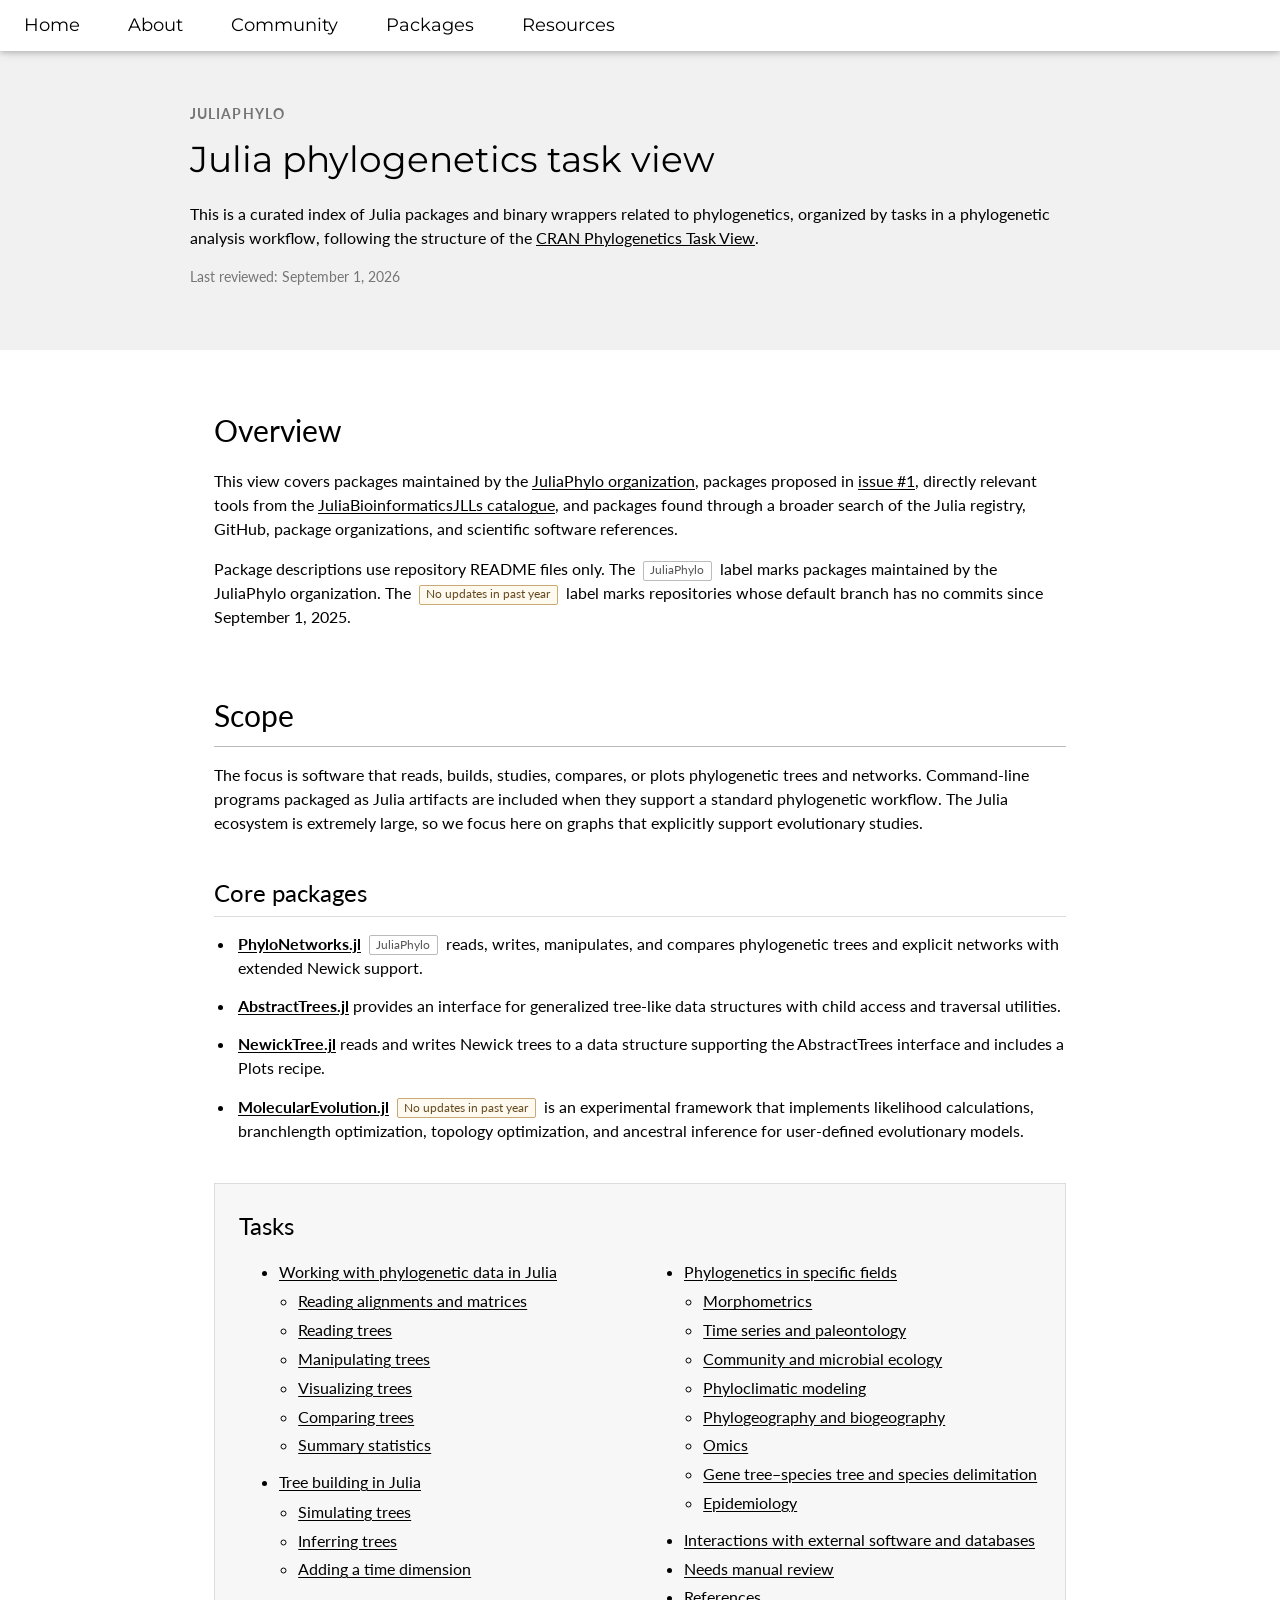
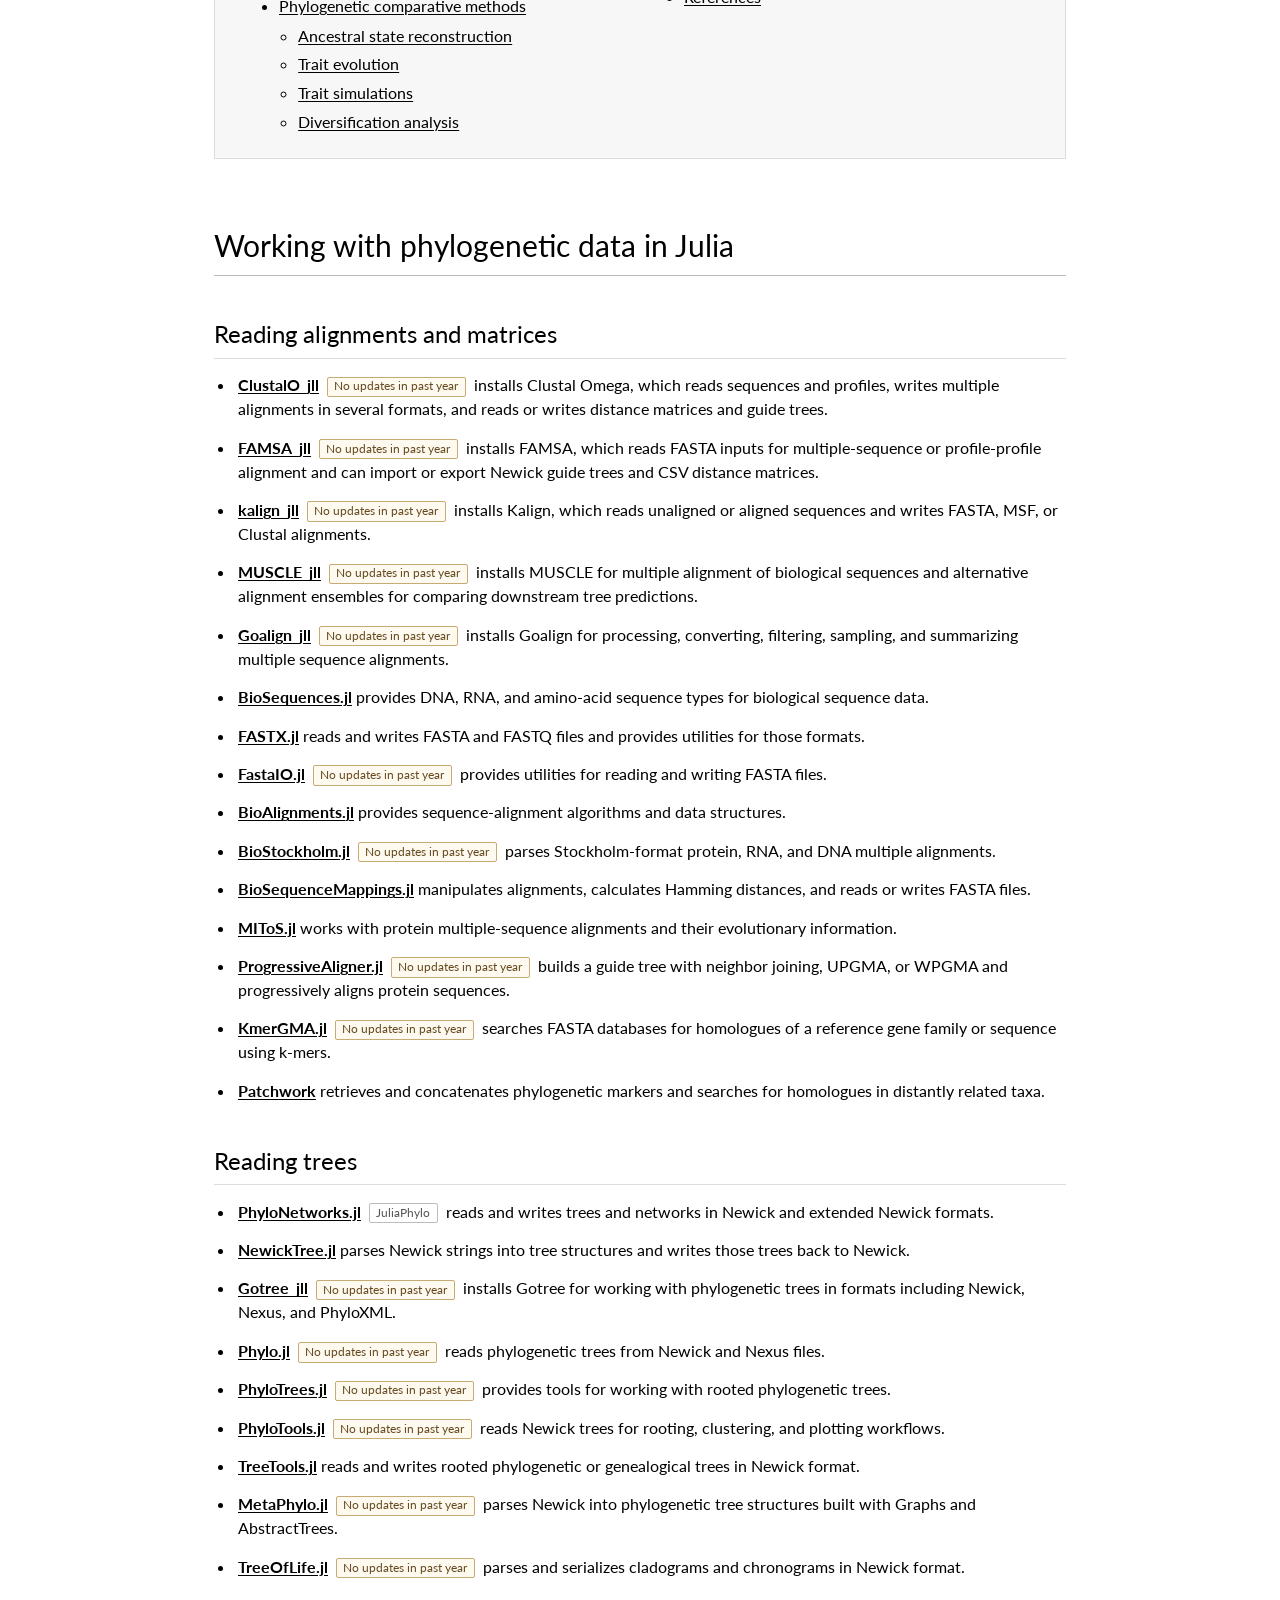
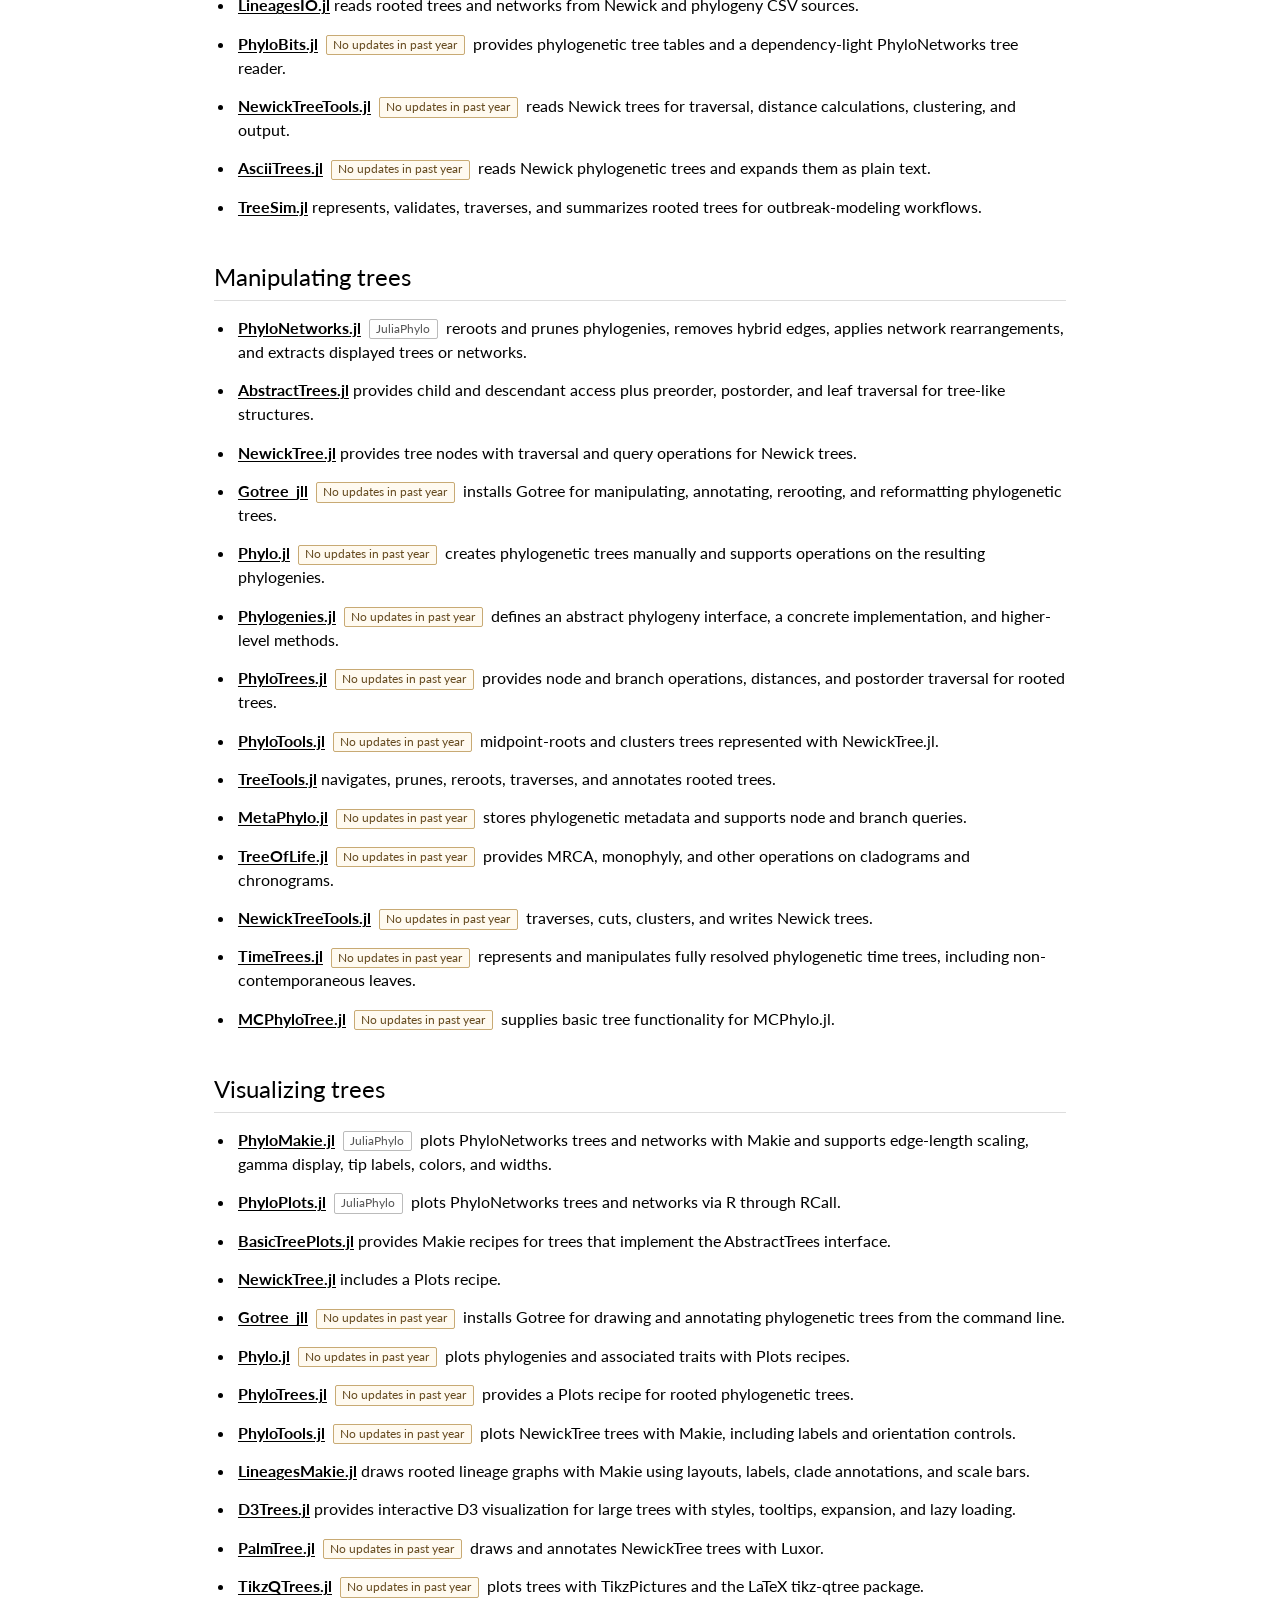
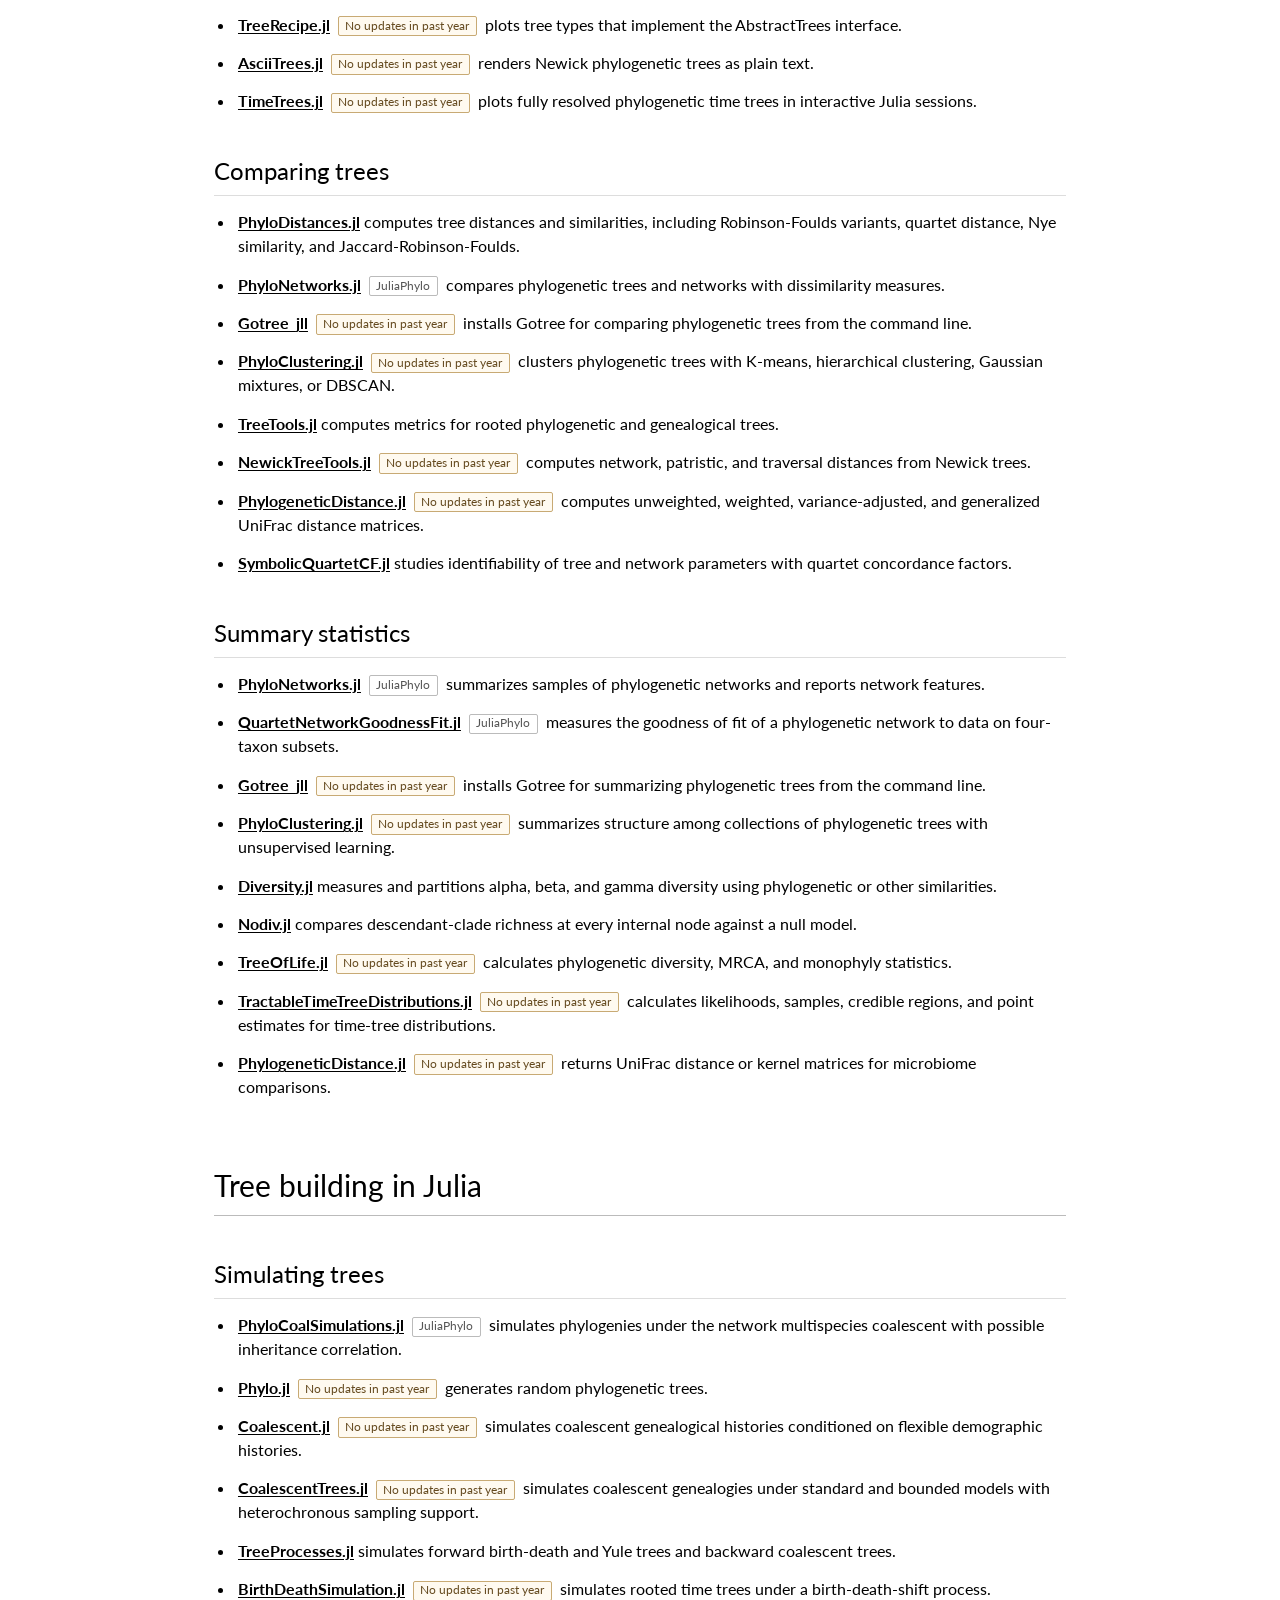
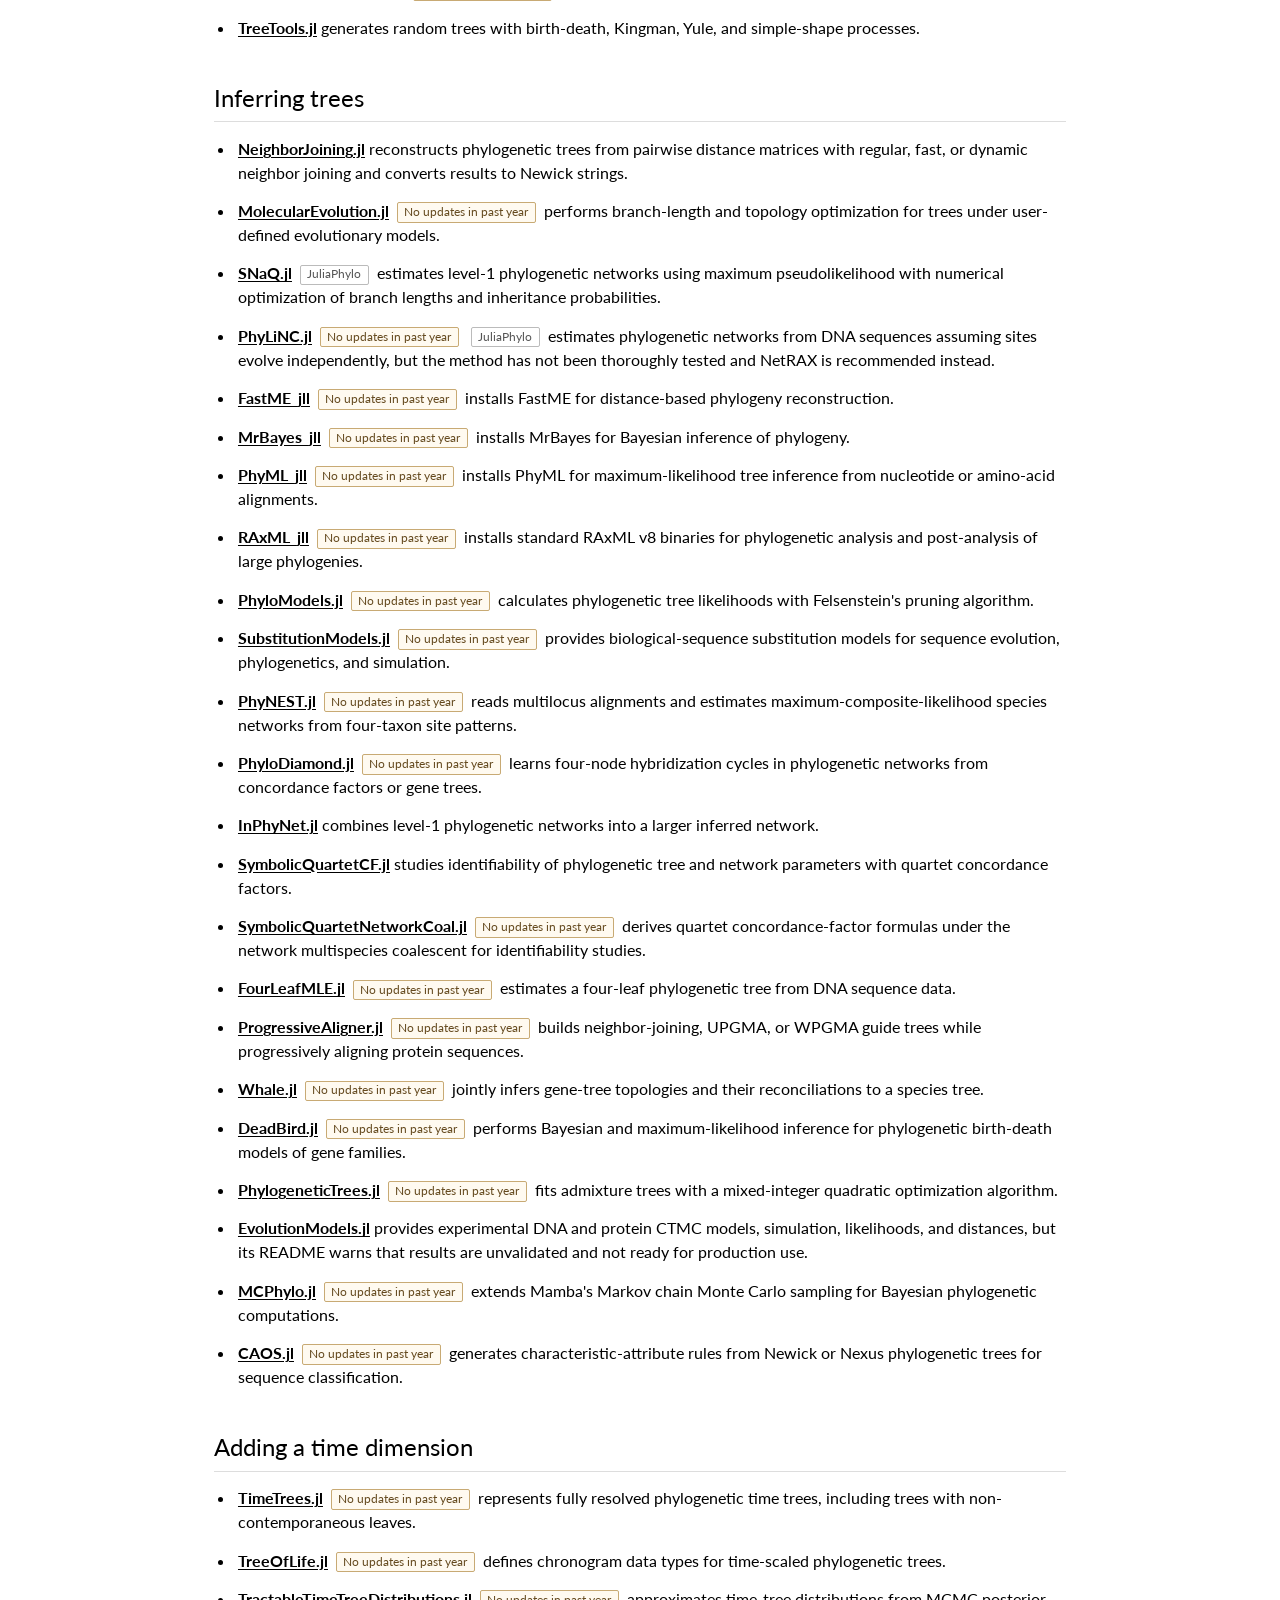
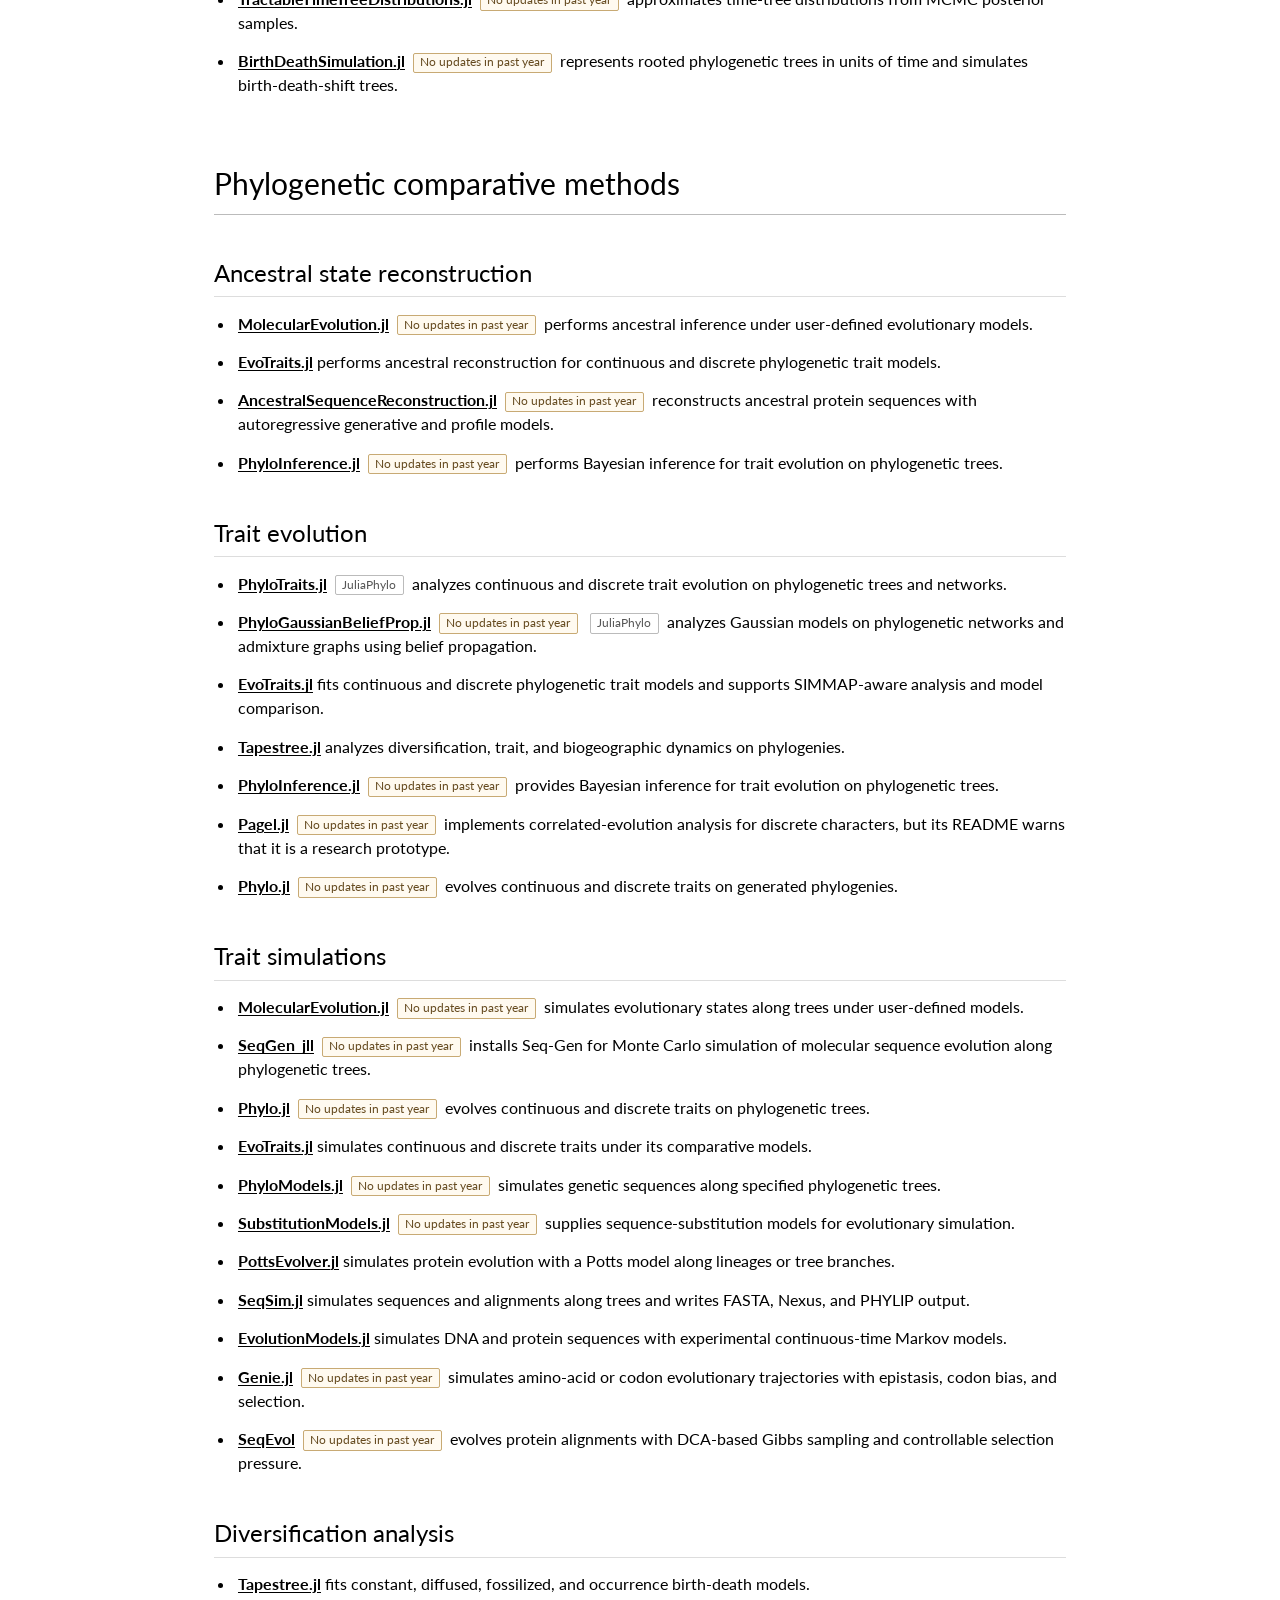
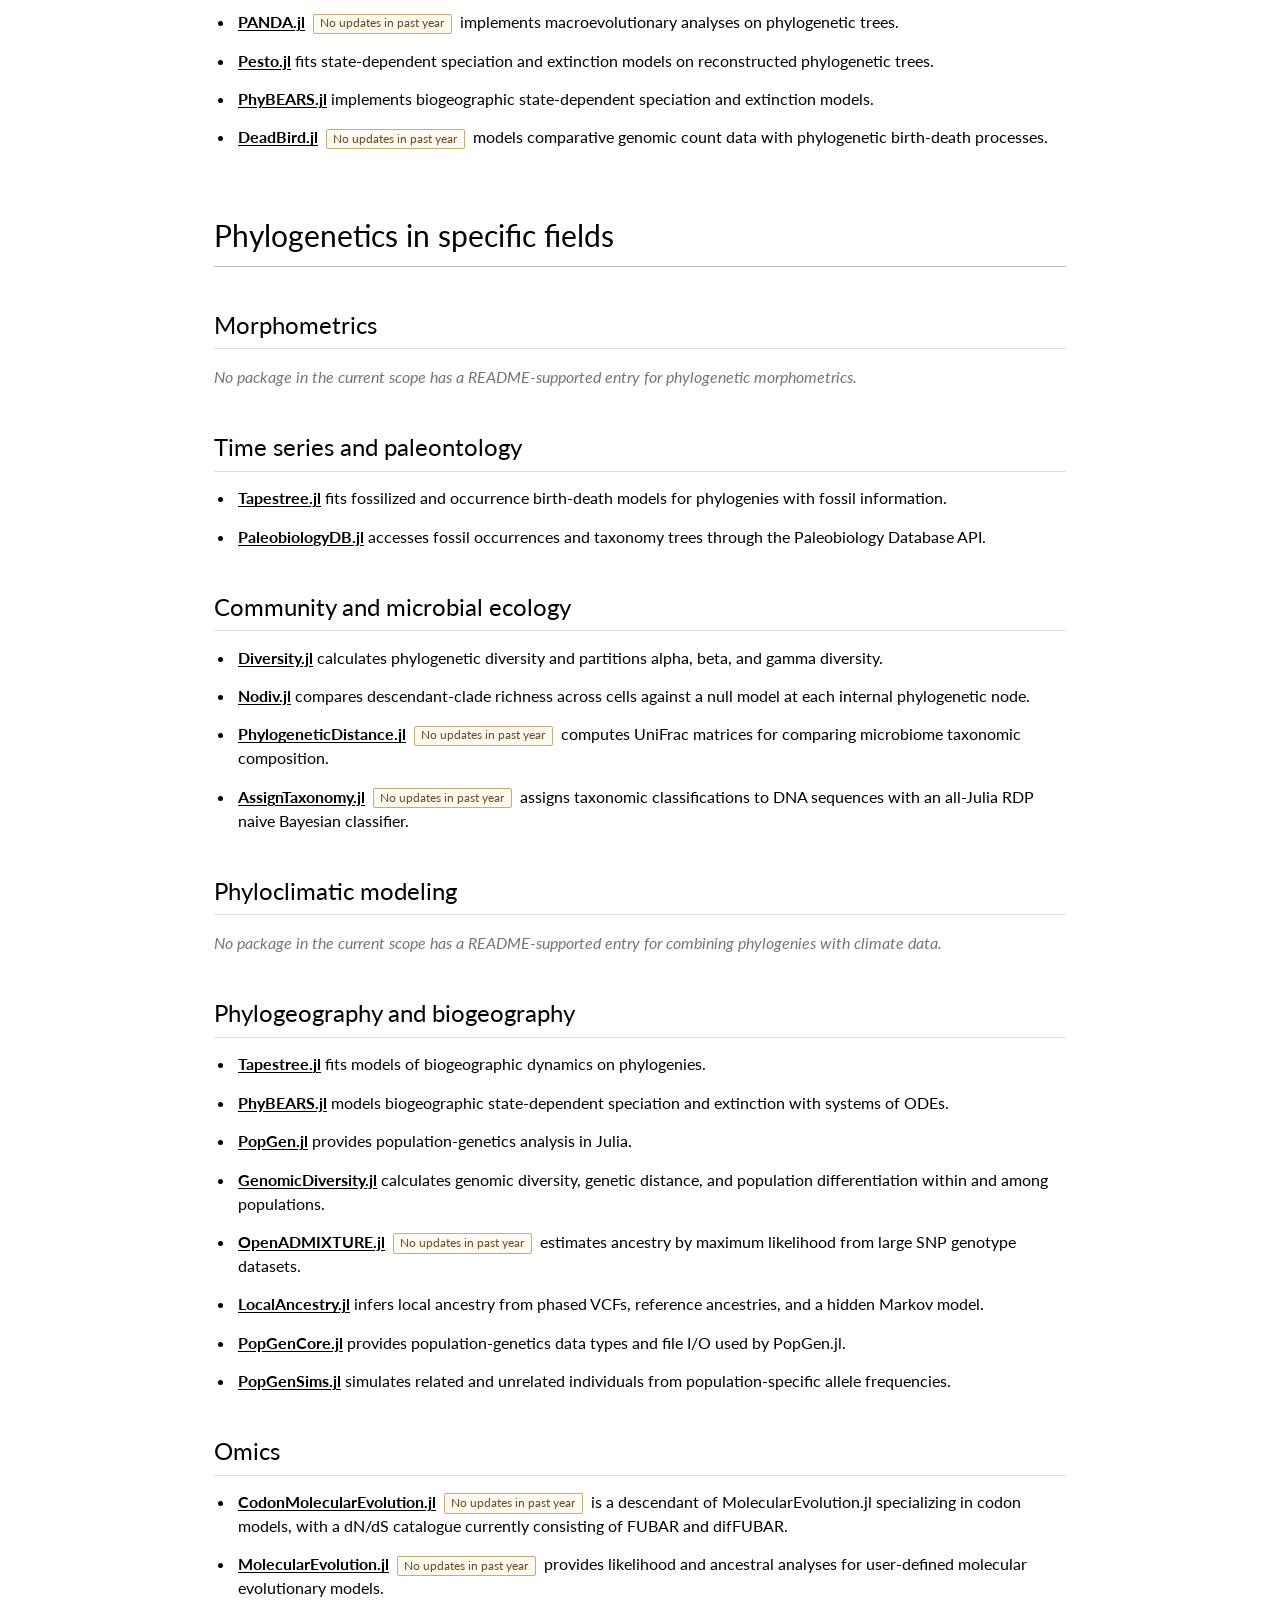
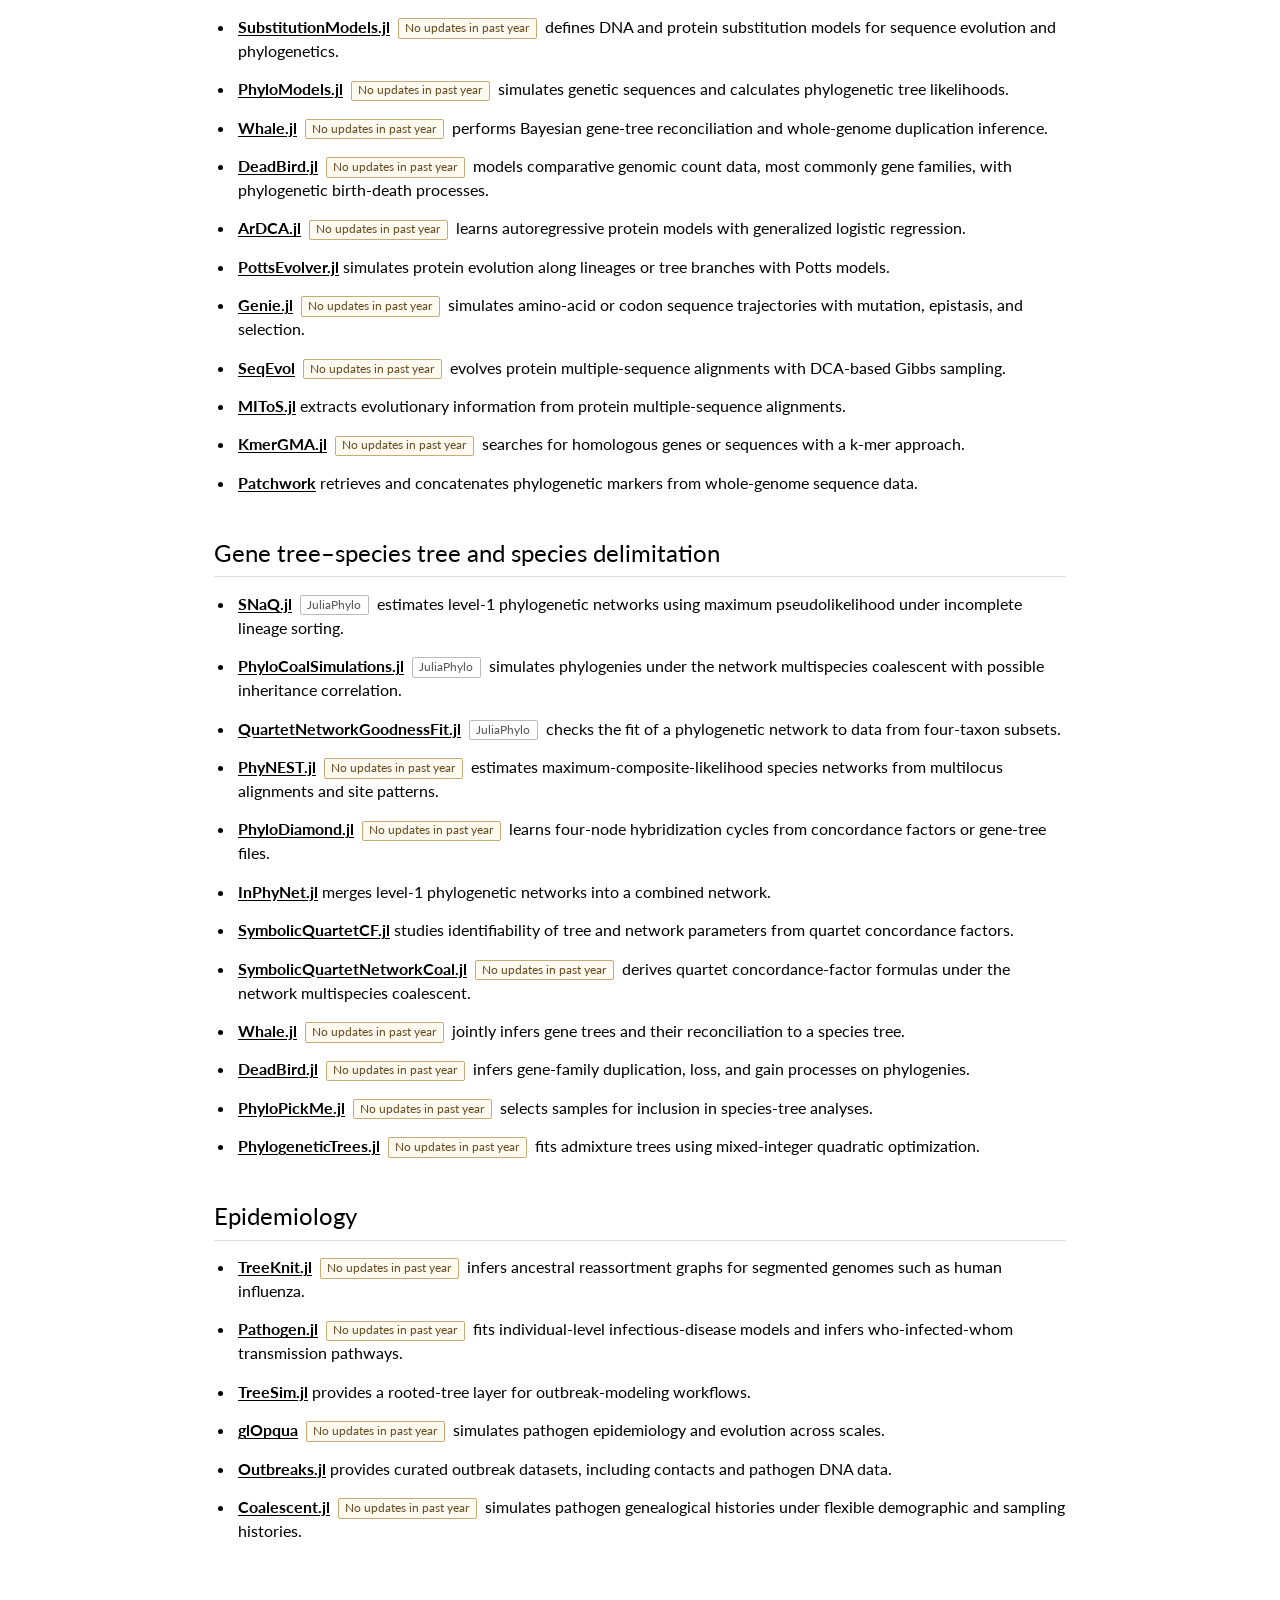
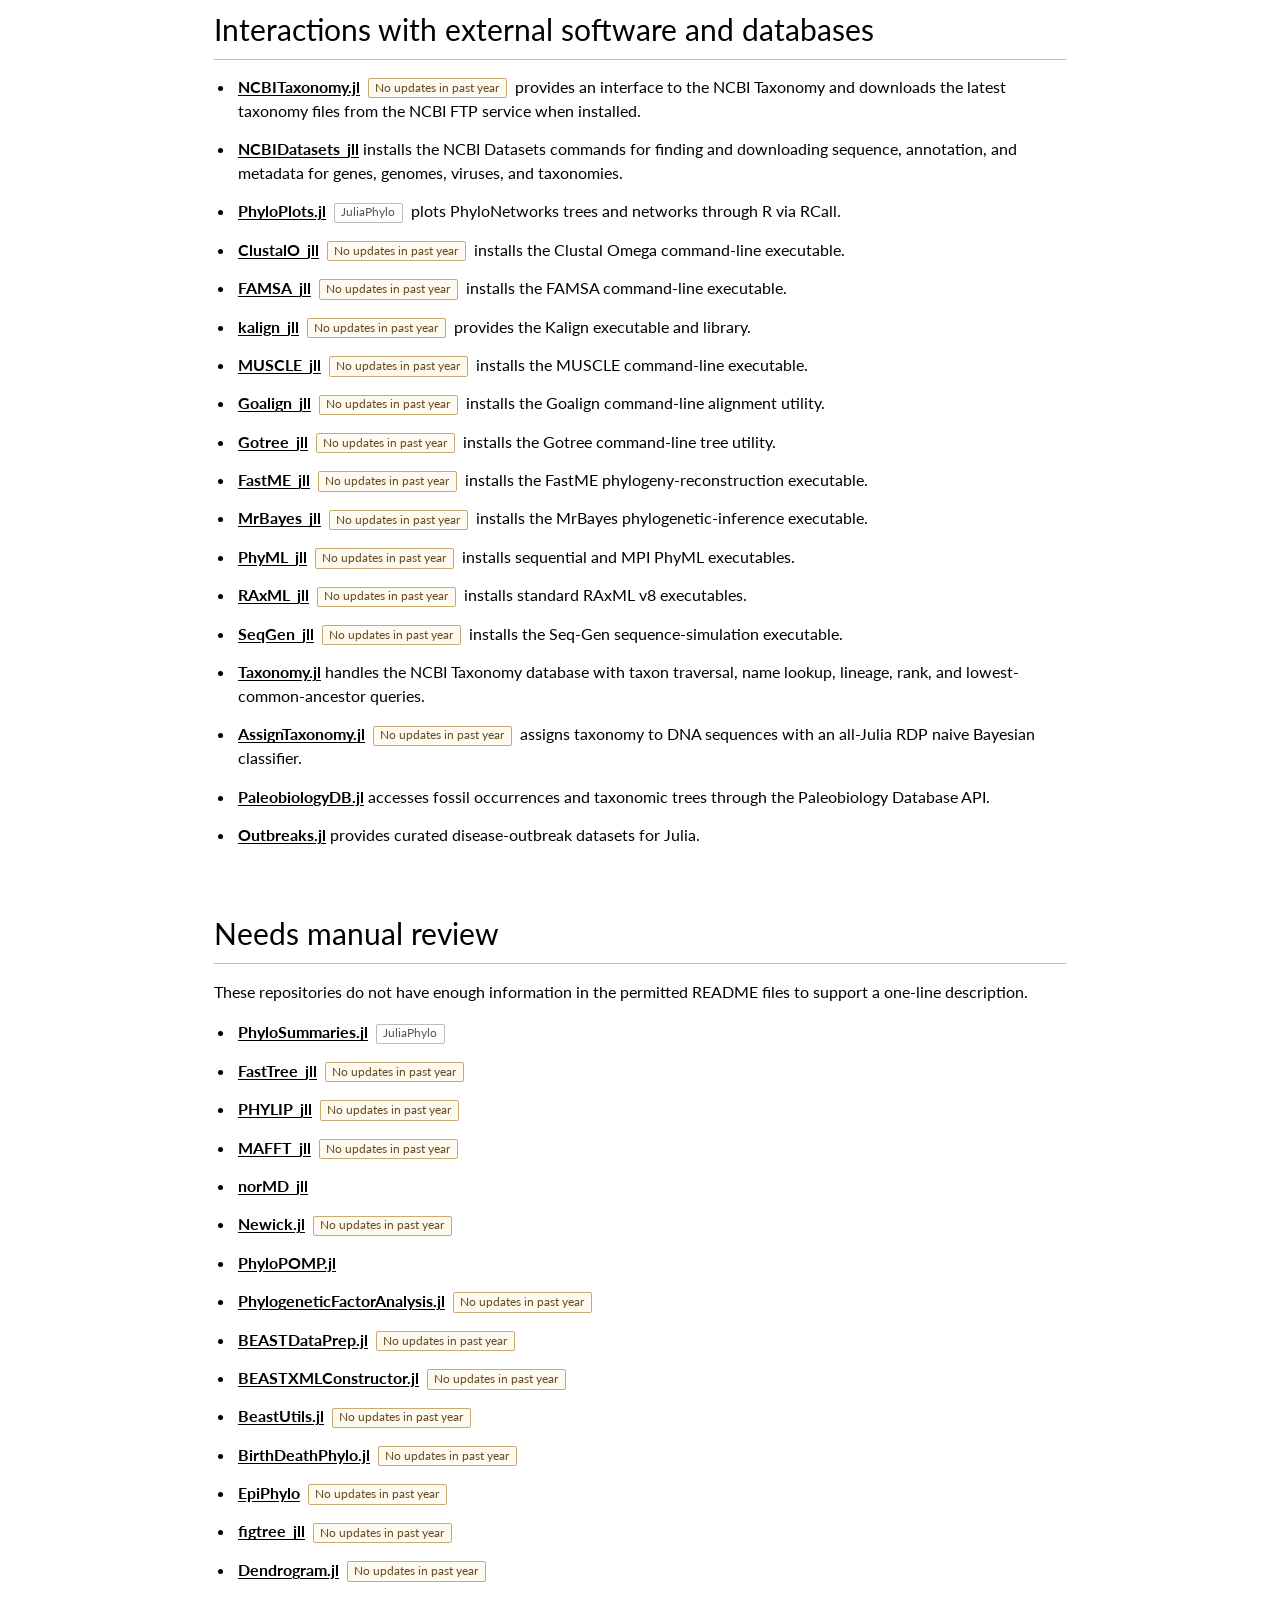
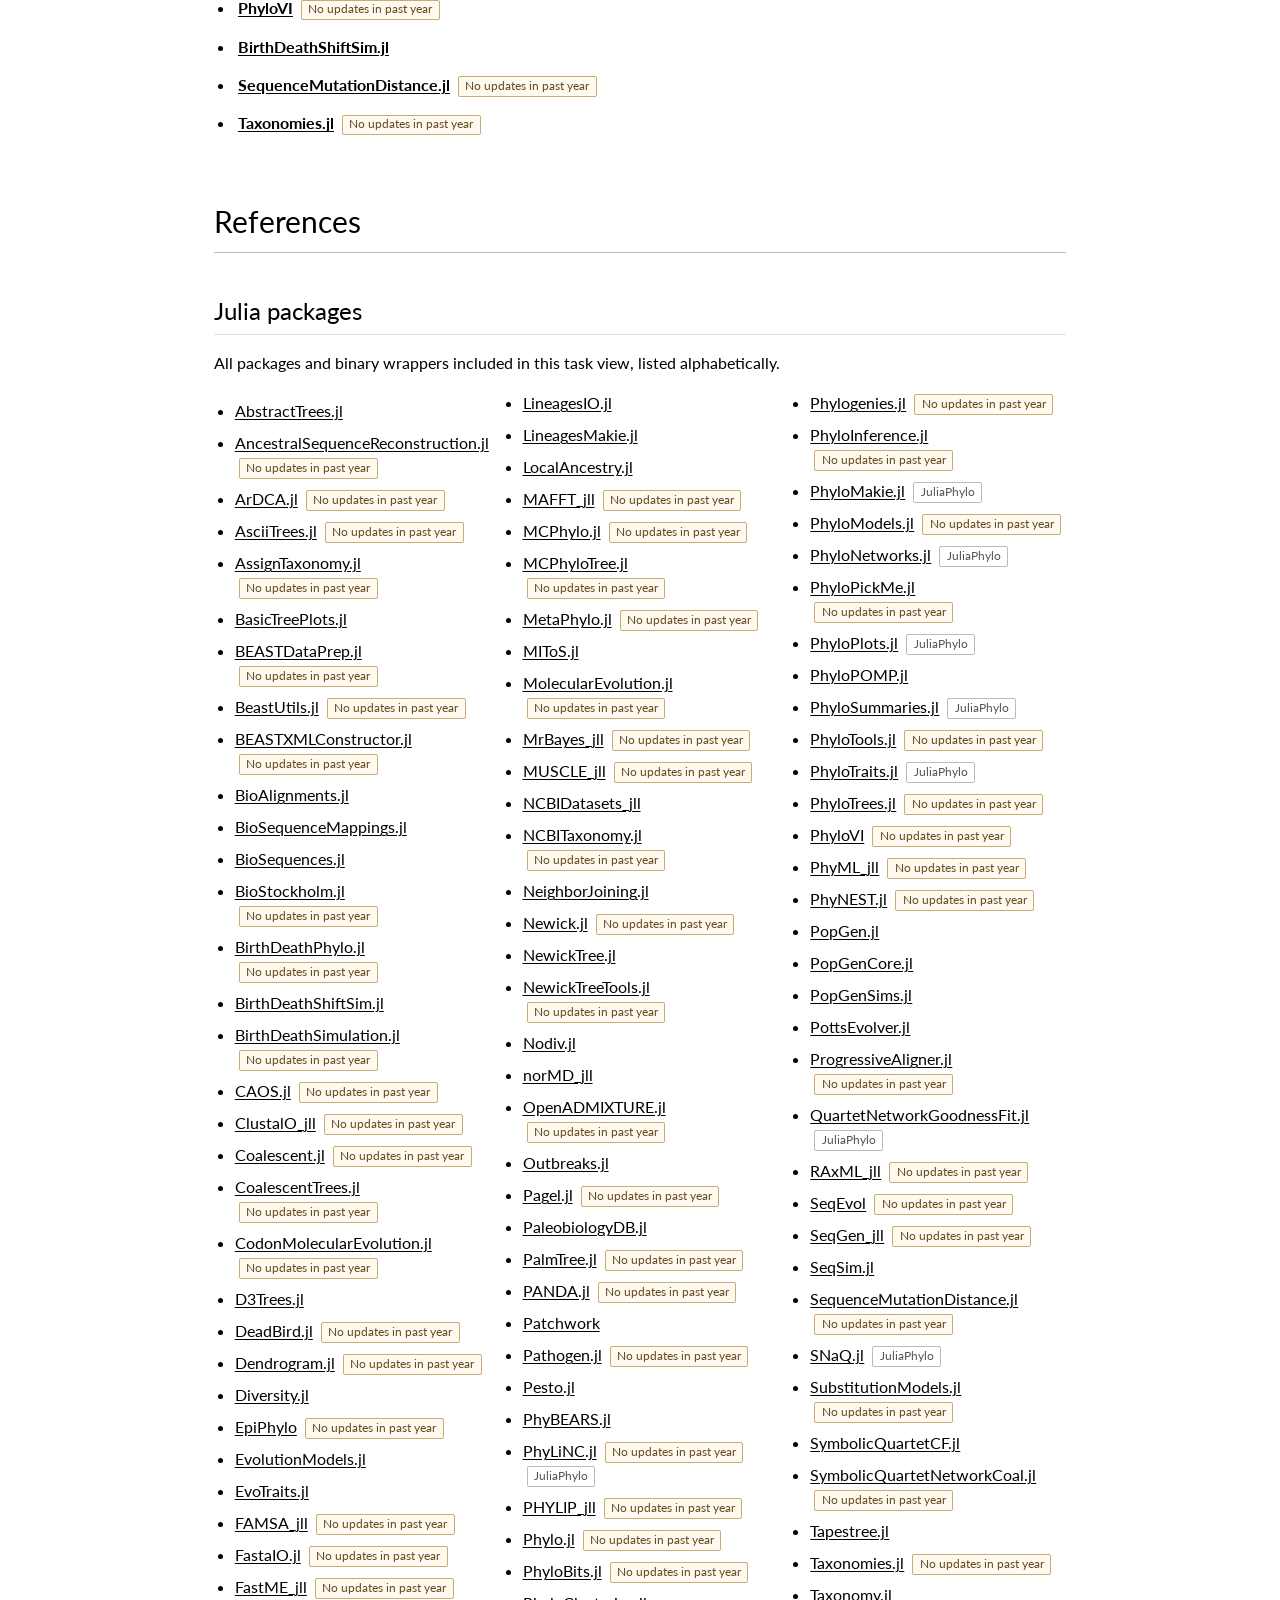
==== commit f8407ecf: "scope: reduce to graphs for evolutionary studies" ====
--- a/task-view.html
+++ b/task-view.html
@@ -14,9 +14,11 @@
 <body id="top" class="task-view-page">
   <nav class="w3-top" aria-label="Primary navigation">
     <div class="w3-bar w3-card w3-left-align w3-large">
-      <a href="index.html#home" class="w3-bar-item w3-button w3-padding-large">Home</a>
-      <a href="index.html#packages" class="w3-bar-item w3-button w3-padding-large w3-white">Packages</a>
-      <a href="index.html#resources" class="w3-bar-item w3-button w3-padding-large">Resources</a>
+      <a href="index.html#home" class="w3-bar-item w3-button w3-hide-small w3-padding-large">Home</a>
+      <a href="index.html#about" class="w3-bar-item w3-button w3-hide-small w3-padding-large ">About</a>
+      <a href="index.html#community" class="w3-bar-item w3-button w3-hide-small w3-padding-large ">Community</a>
+      <a href="index.html#packages" class="w3-bar-item w3-button w3-hide-small w3-padding-large w3-white">Packages</a>
+      <a href="index.html#resources" class="w3-bar-item w3-button w3-hide-small w3-padding-large">Resources</a>
     </div>
   </nav>
 
@@ -25,7 +27,8 @@
       <p class="task-view-kicker">JuliaPhylo</p>
       <h1>Julia phylogenetics task view</h1>
       <p>
-        Julia packages and binary wrappers organized by phylogenetic analysis task,
+        This is a curated index of Julia packages and binary wrappers related
+        to phylogenetics, organized by tasks in a phylogenetic analysis workflow,
         following the structure of the
         <a href="https://cran.r-project.org/web/views/Phylogenetics.html">CRAN Phylogenetics Task View</a>.
       </p>
@@ -58,6 +61,8 @@
       <p>
         The focus is software that reads, builds, studies, compares, or plots phylogenetic trees and networks.
         Command-line programs packaged as Julia artifacts are included when they support a standard phylogenetic workflow.
+        The Julia ecosystem is extremely large, so we focus here on graphs that
+        explicitly support evolutionary studies.
       </p>
 
       <section id="core-packages" class="task-subcategory" aria-labelledby="core-packages-heading">
--- a/main.css
+++ b/main.css
@@ -219,7 +219,7 @@
 html,
 body {
     font-family: Verdana, sans-serif;
-    font-size: 15px;
+    font-size: 16px;
     line-height: 1.5
 }
 
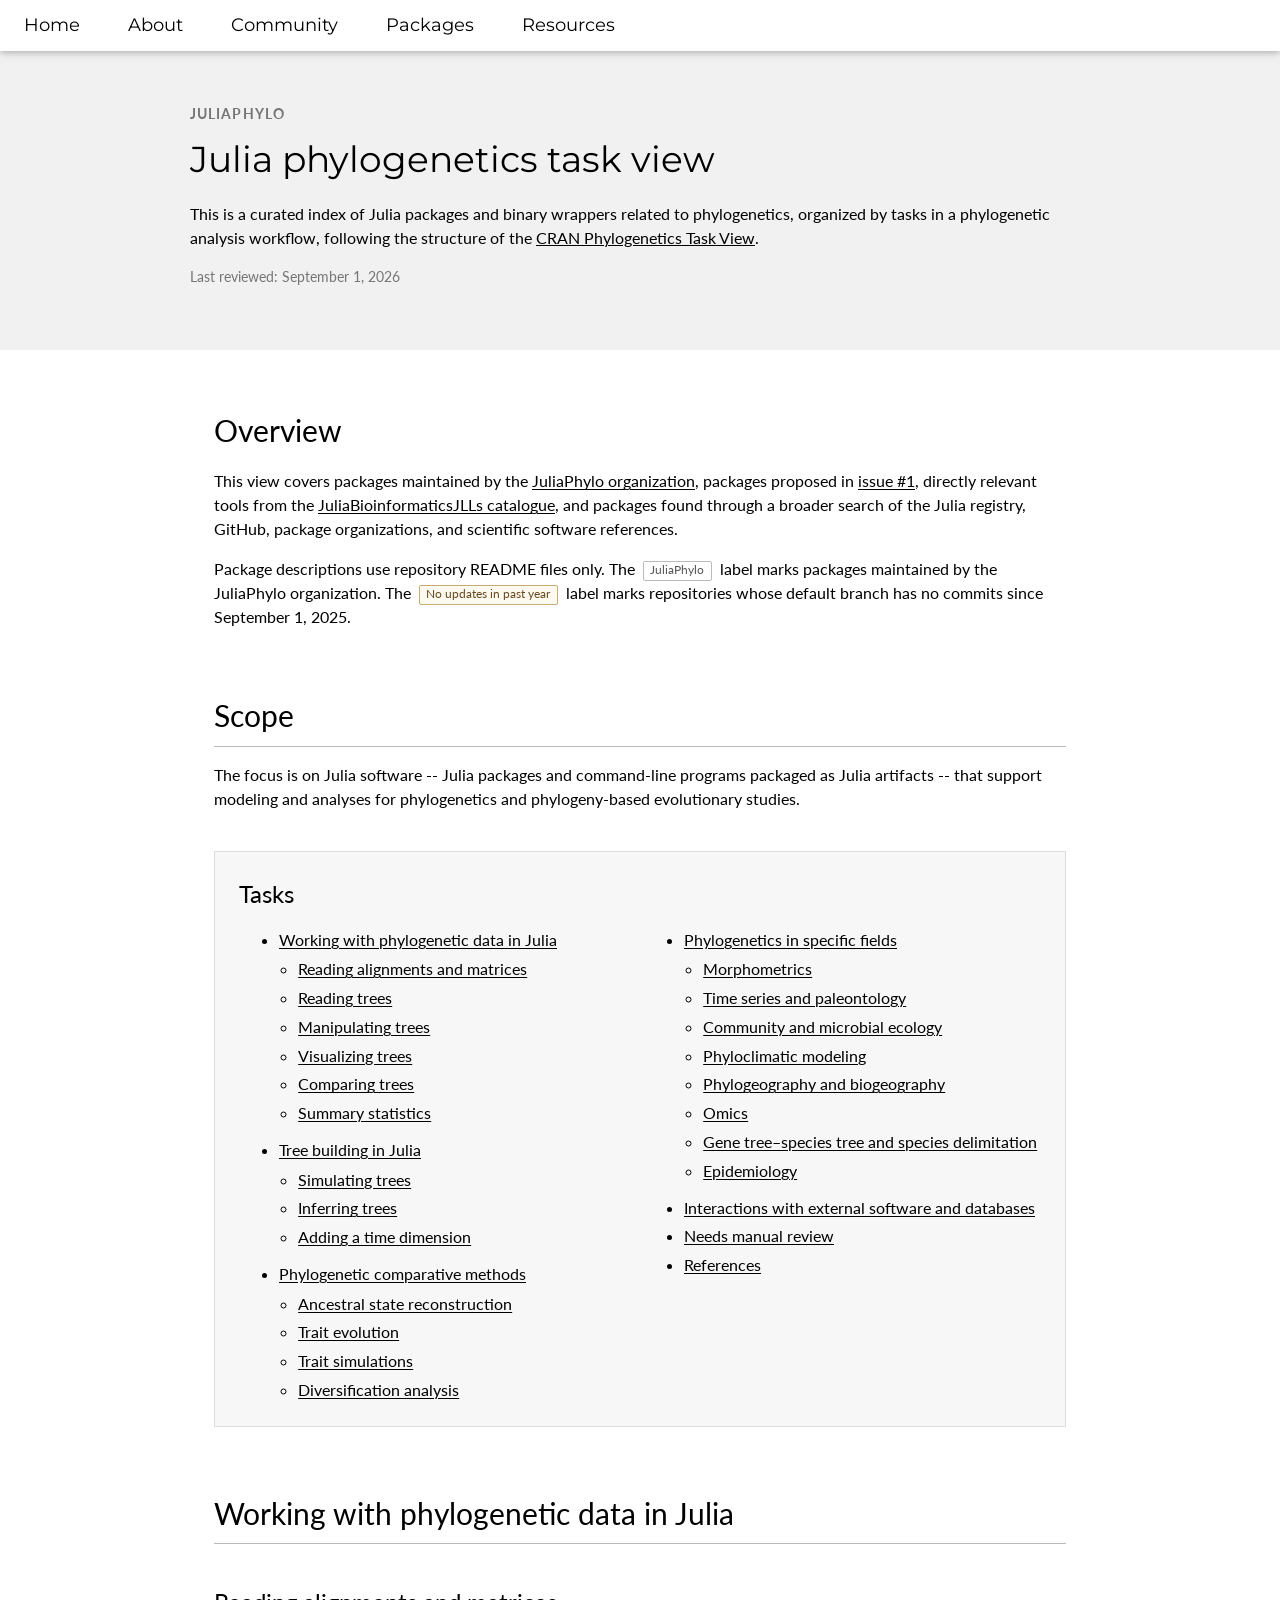
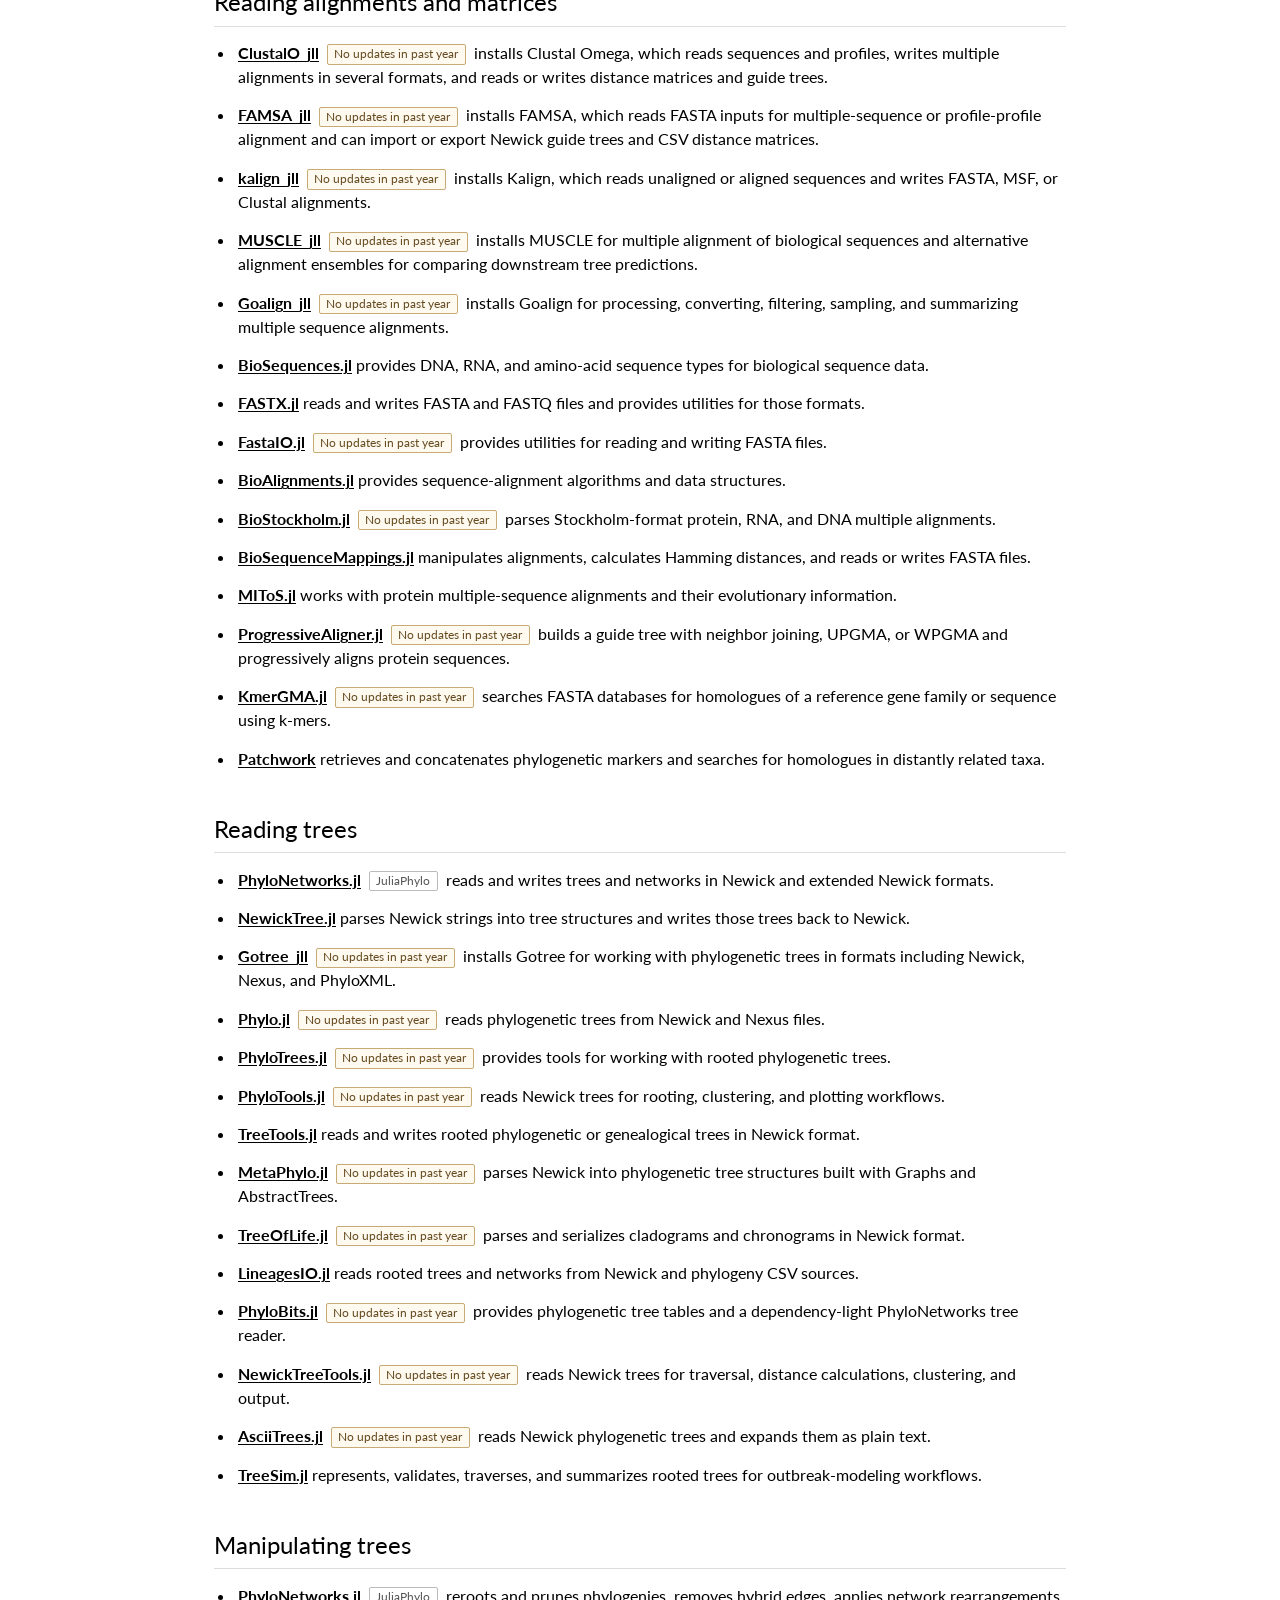
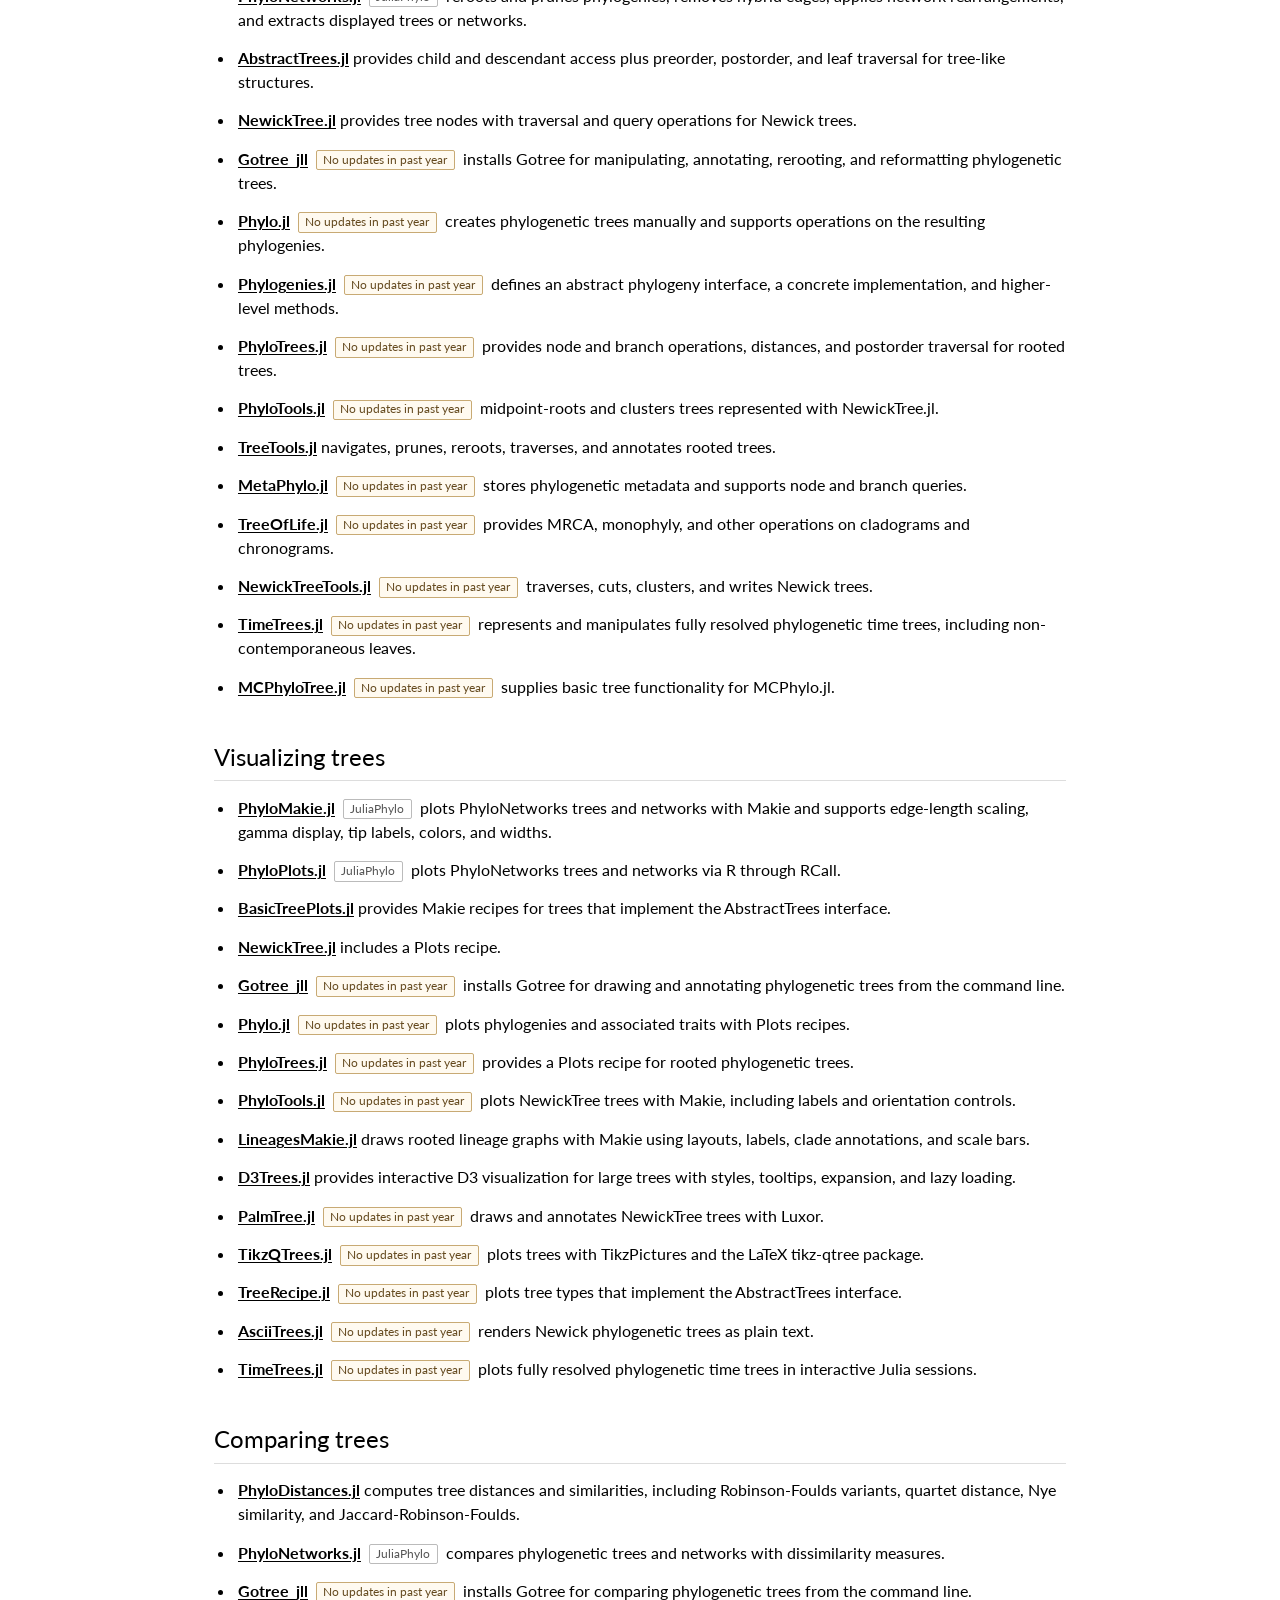
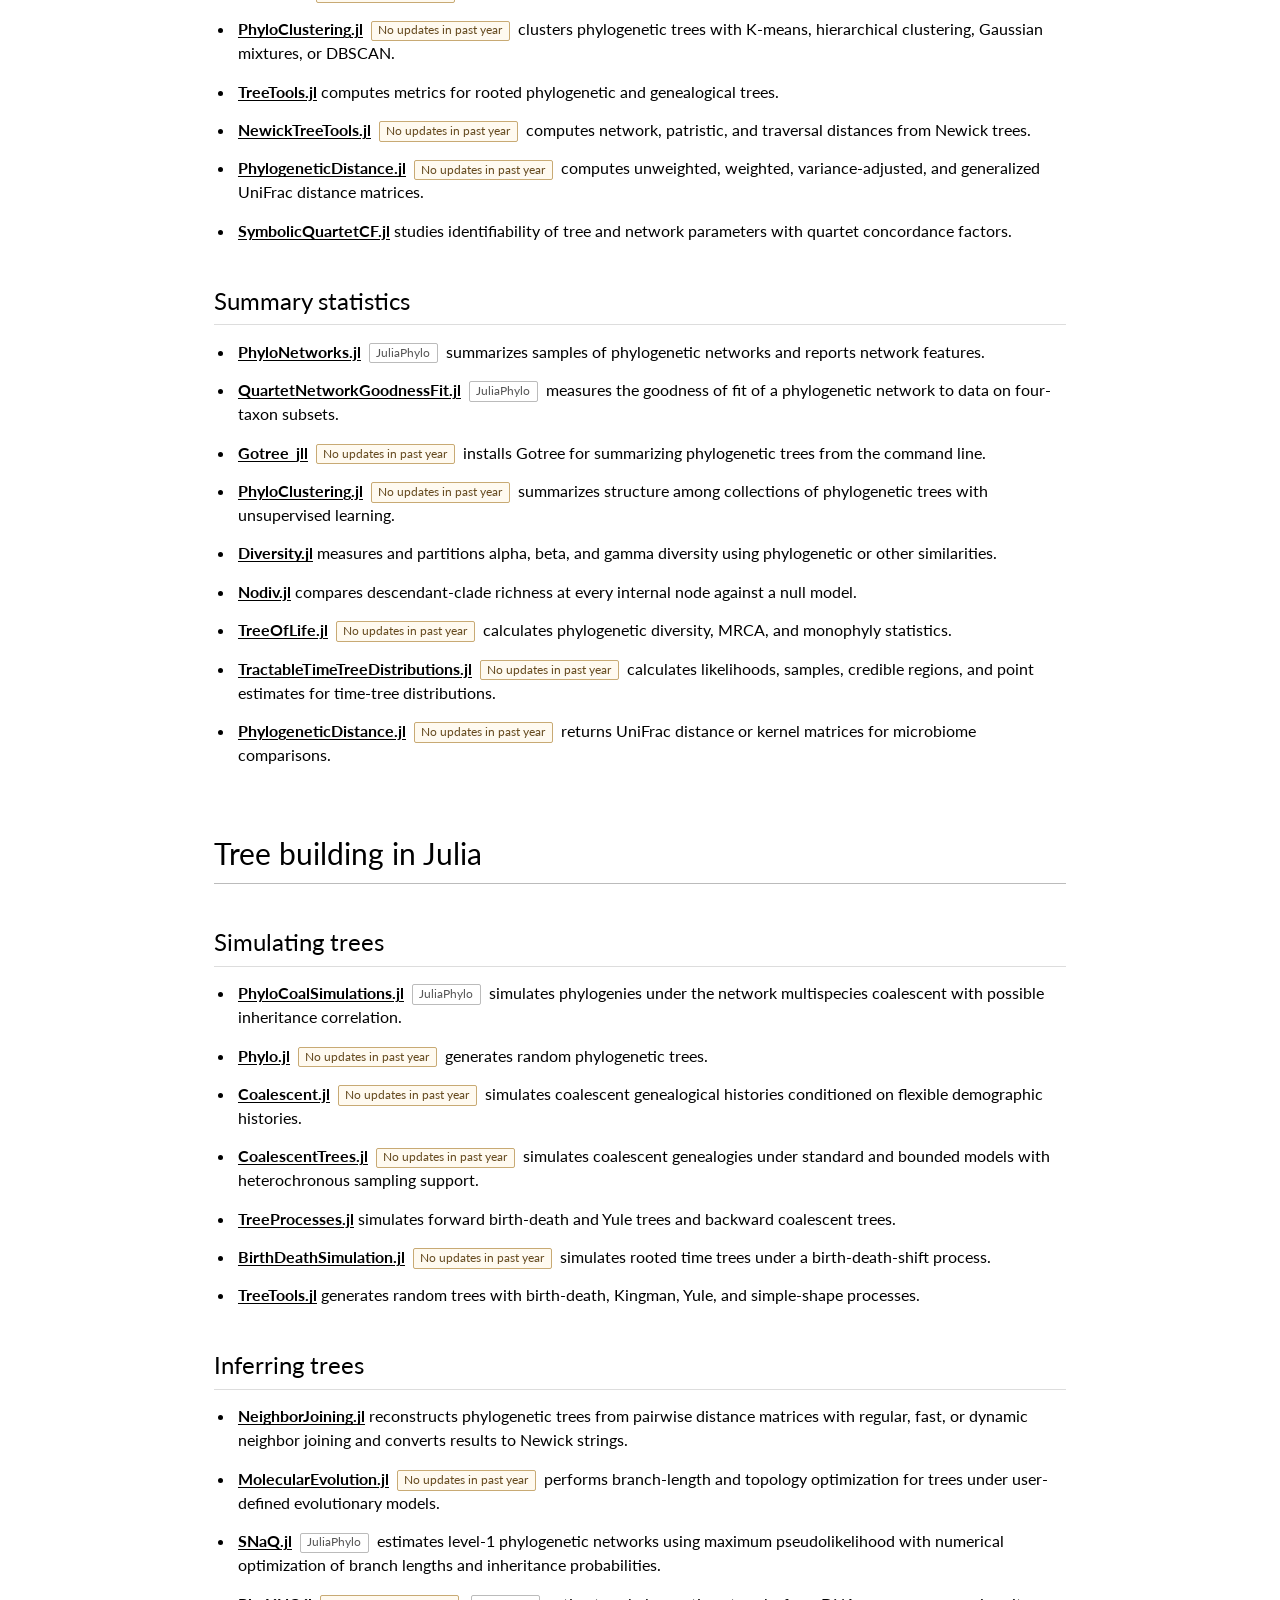
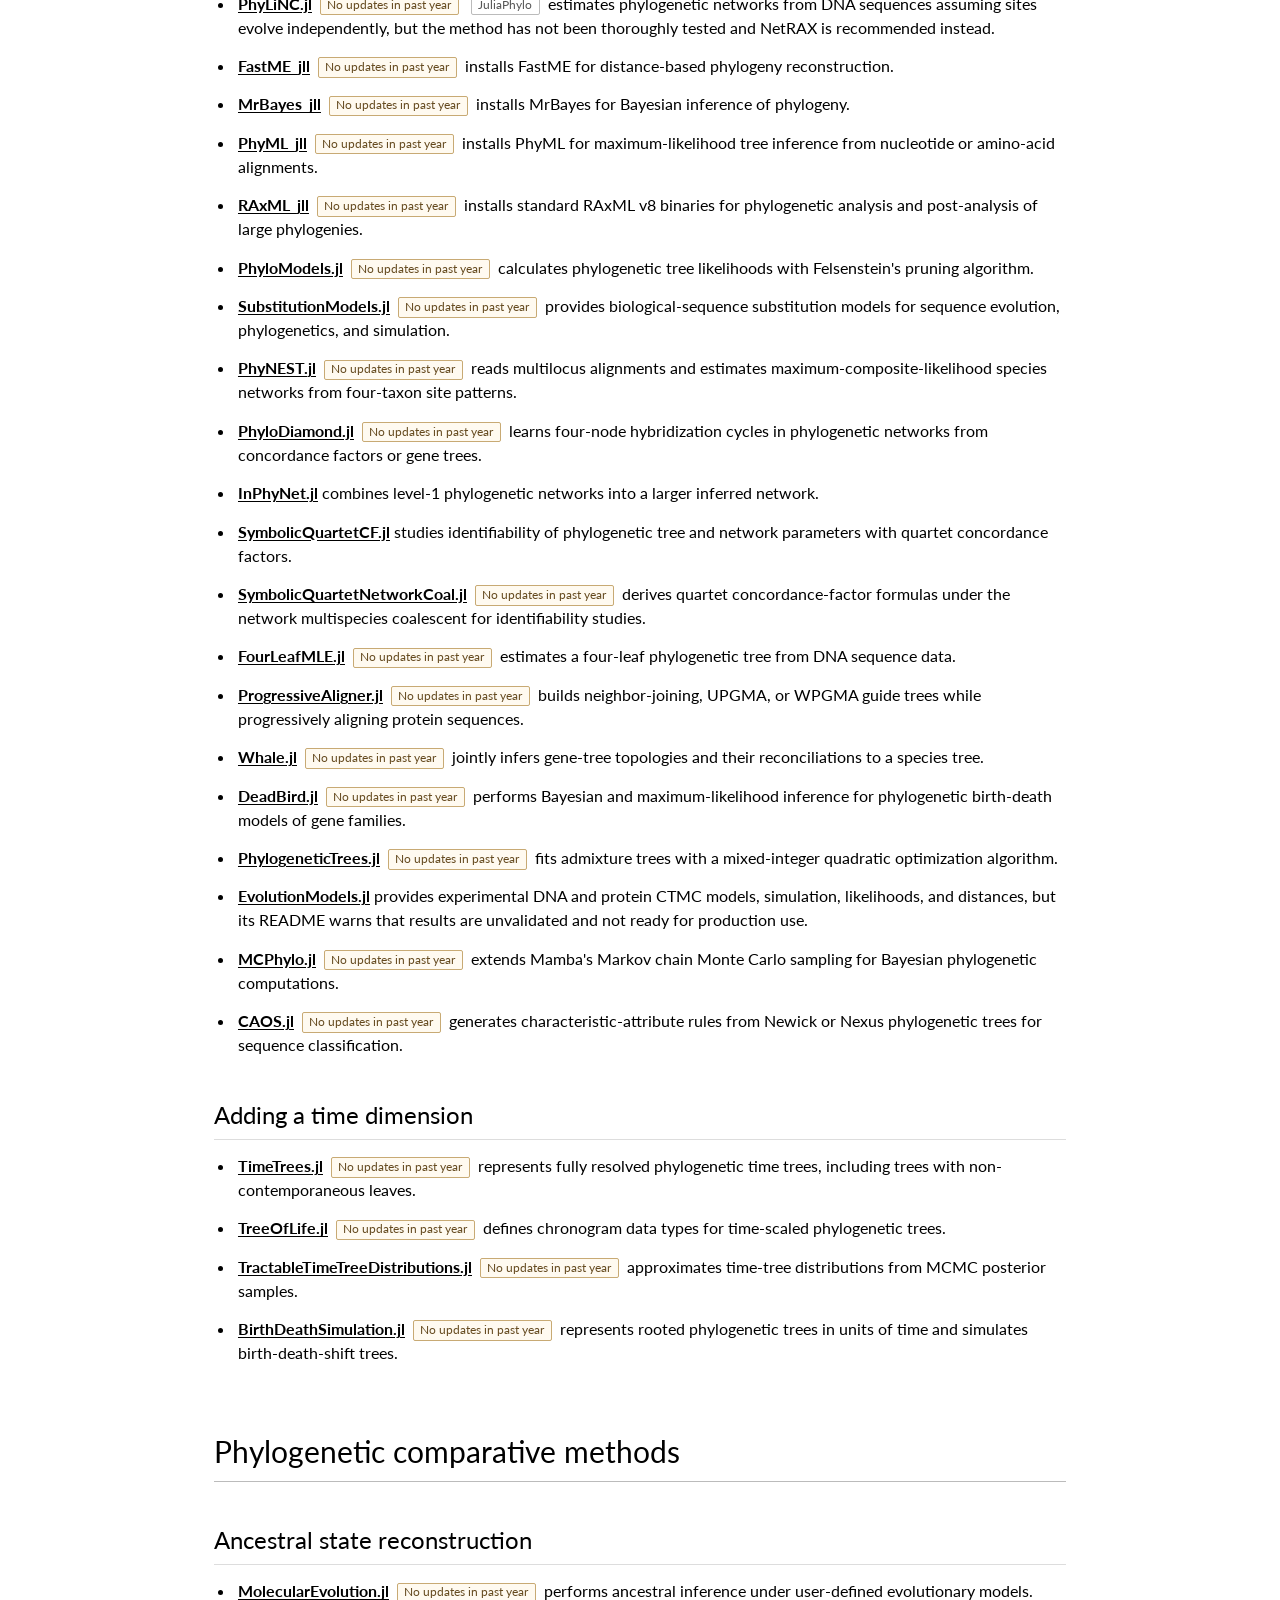
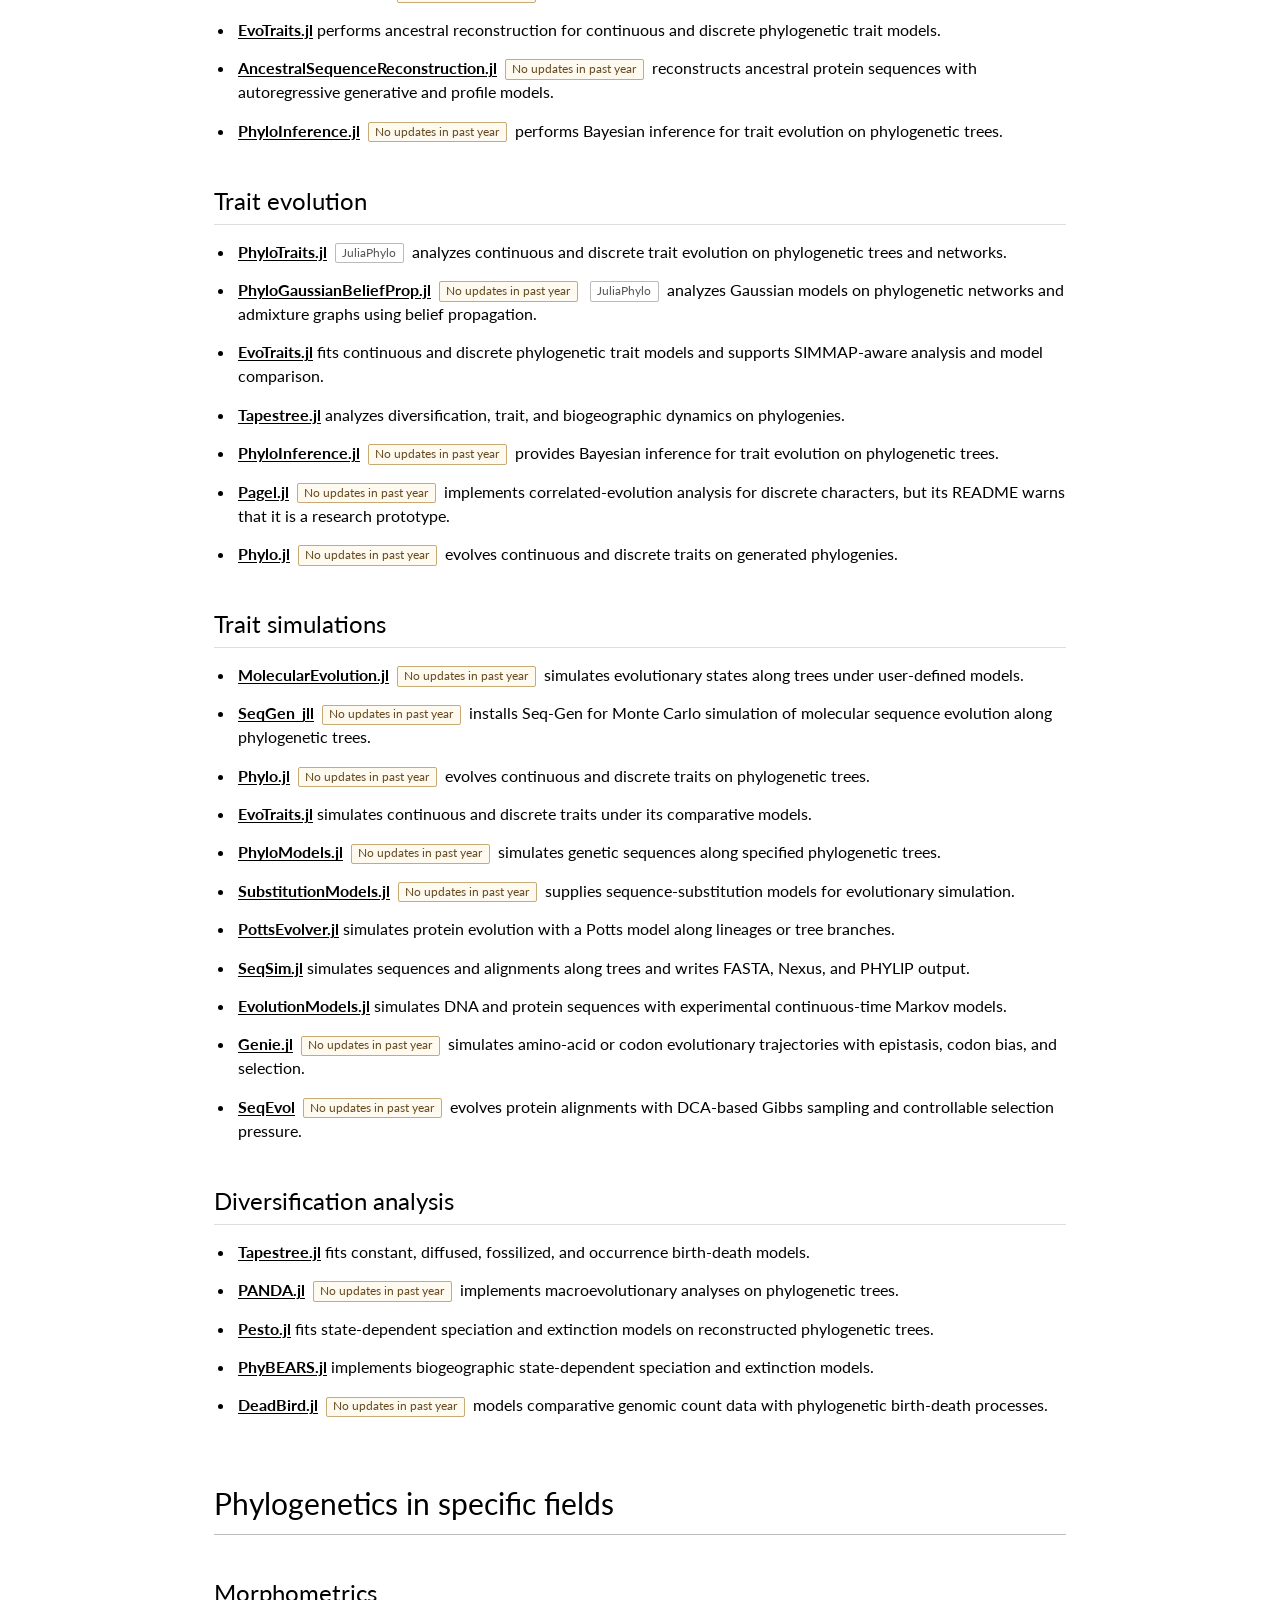
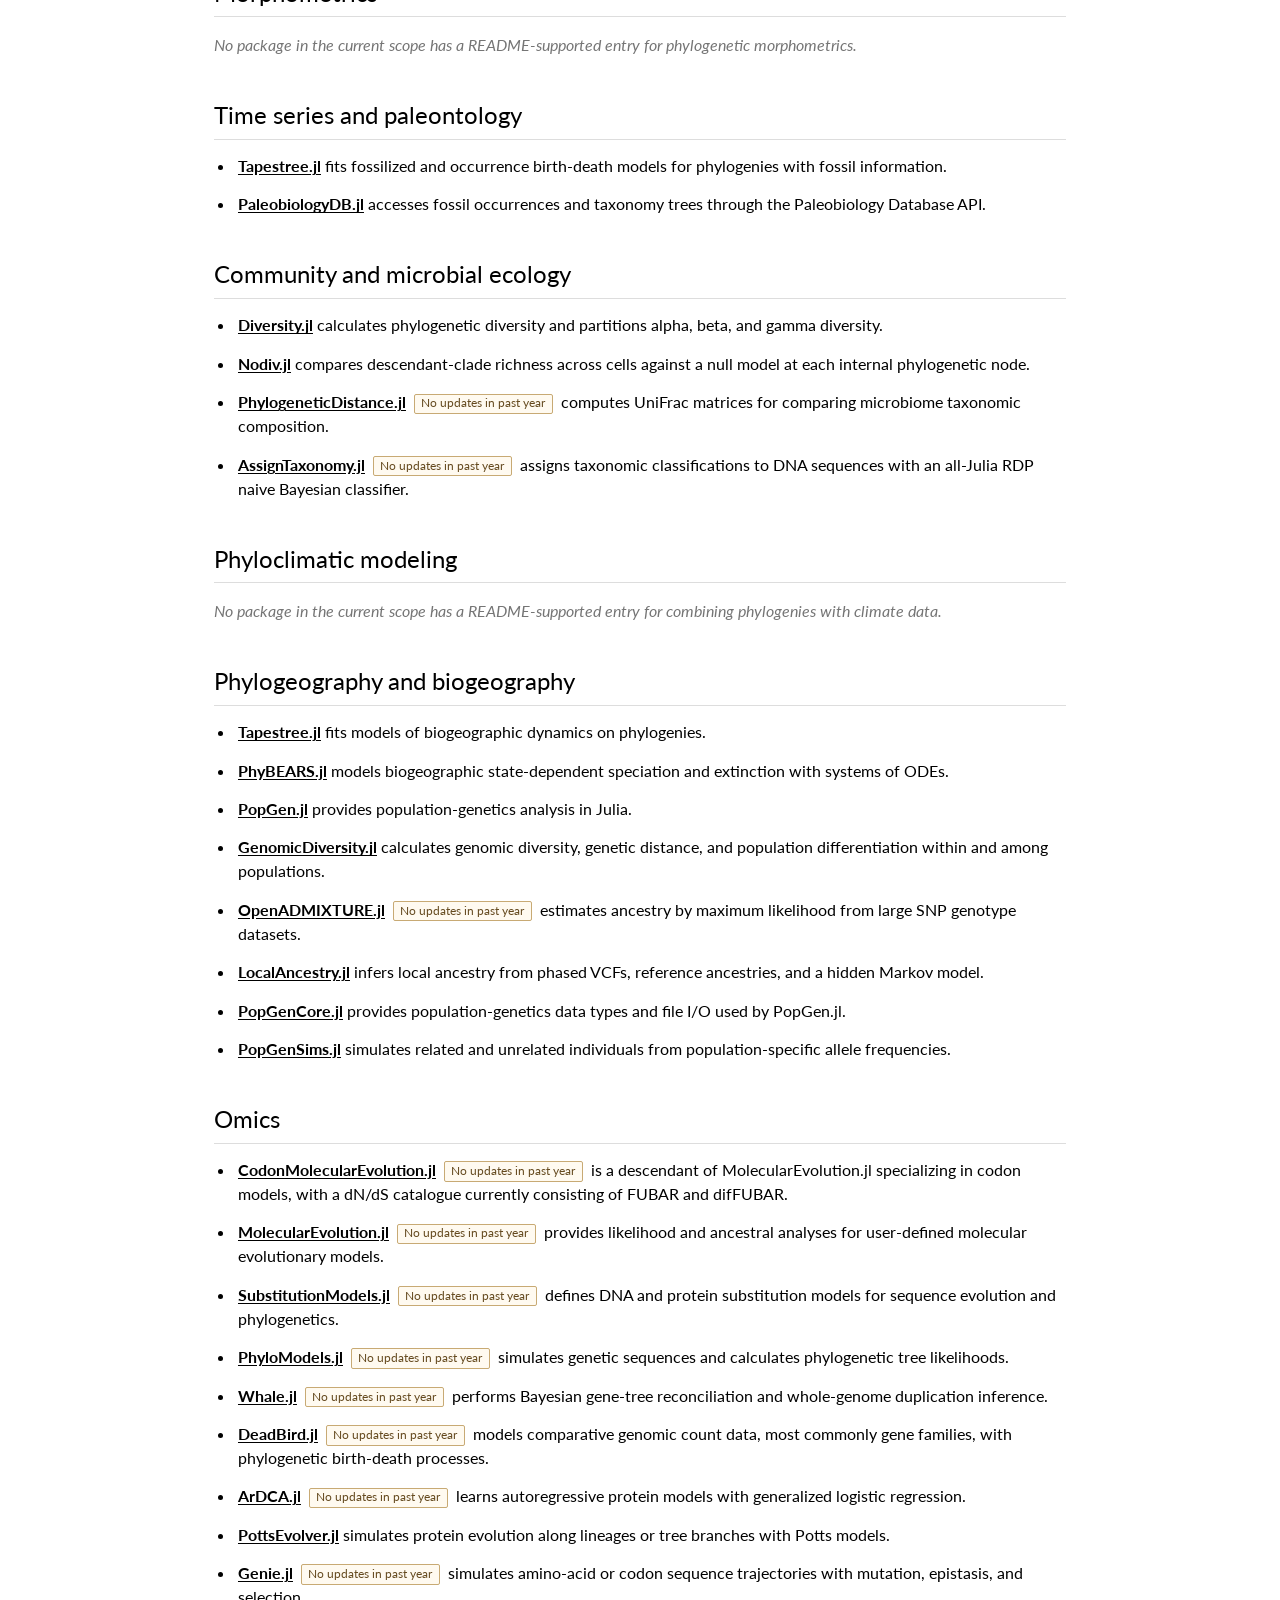
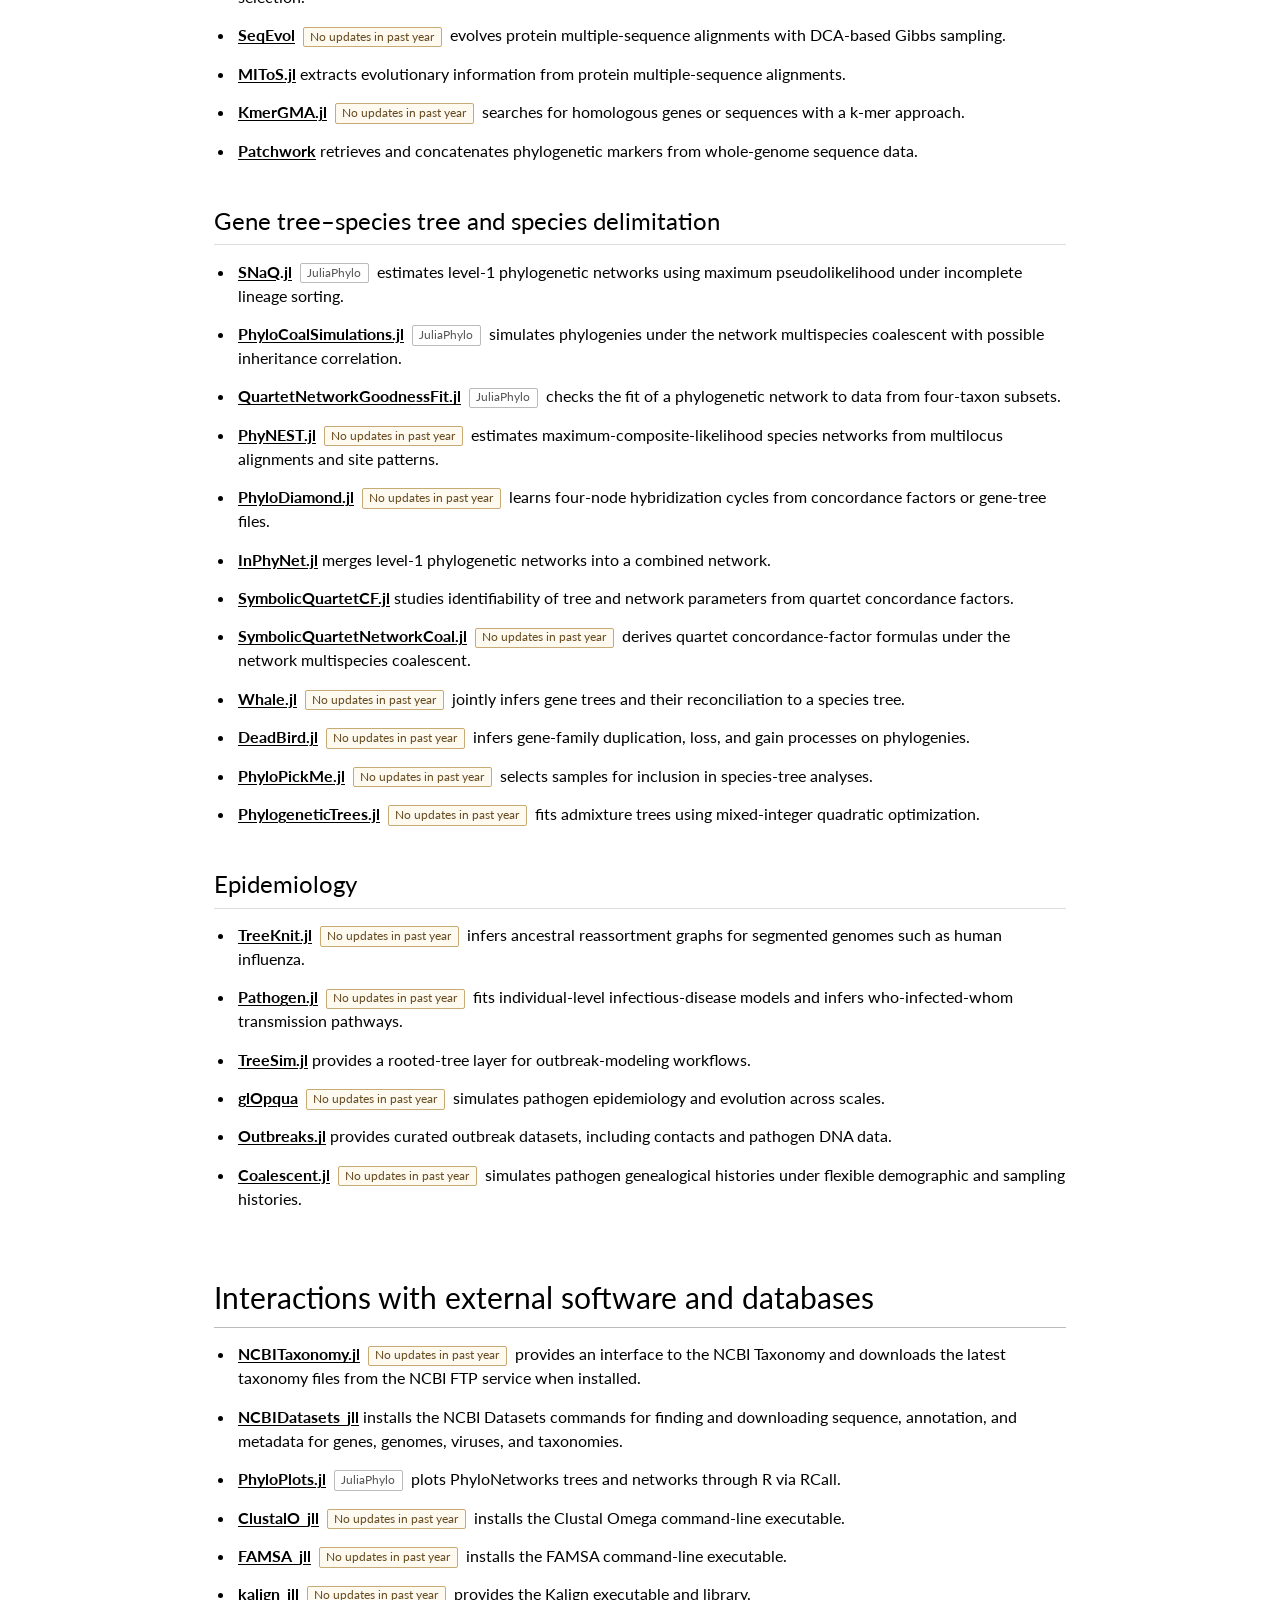
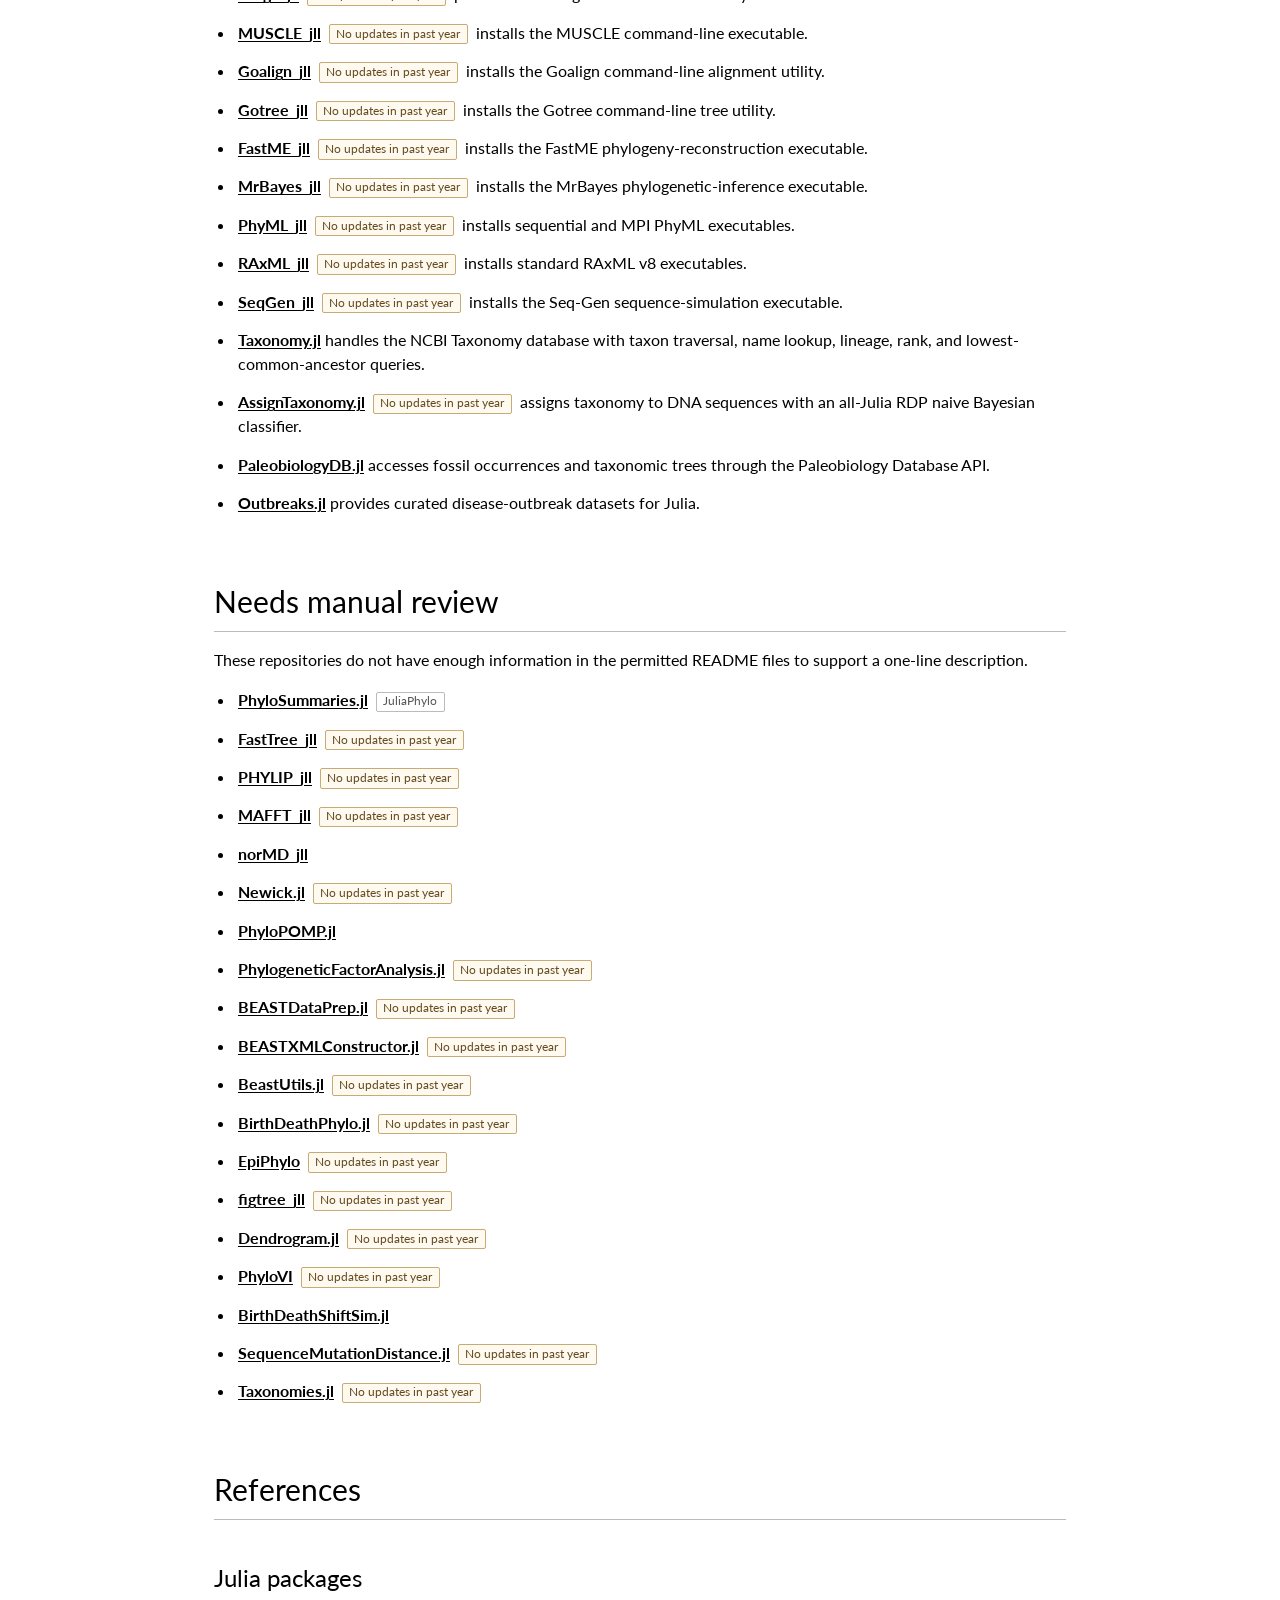
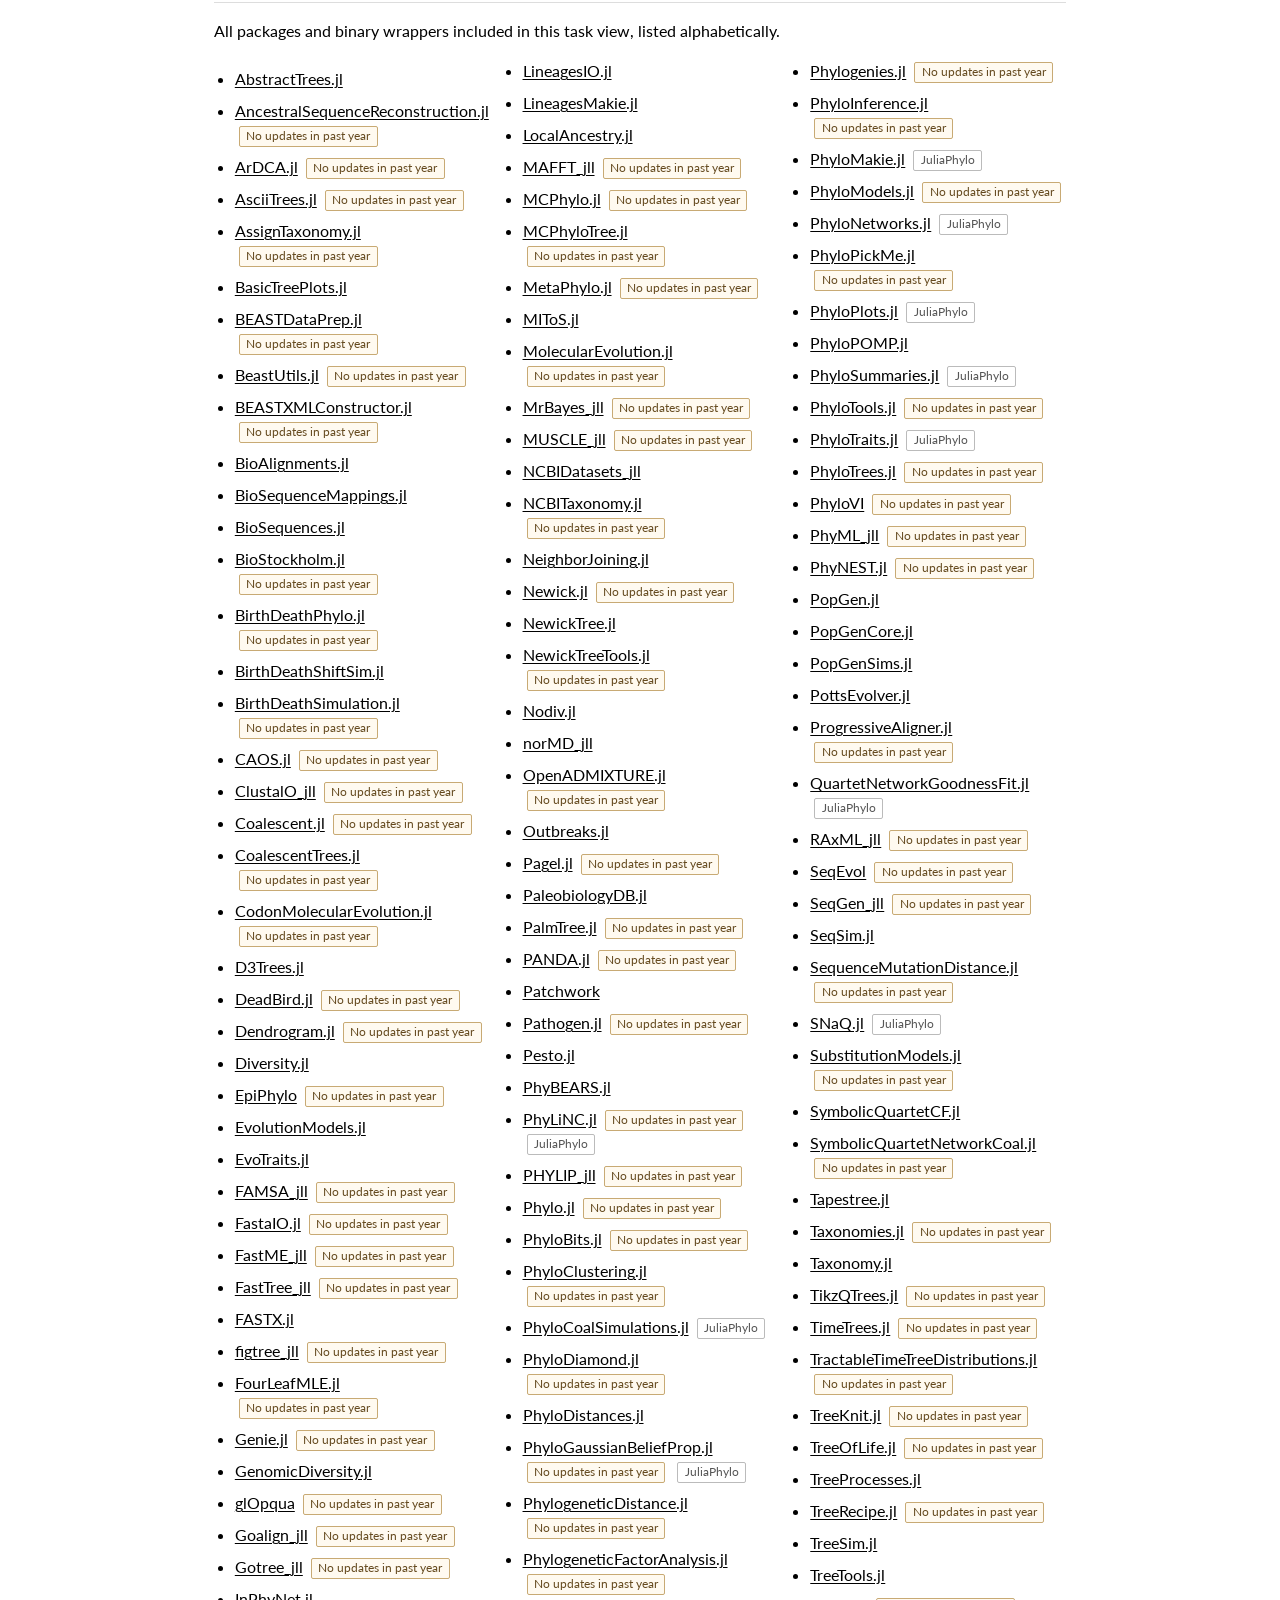
==== commit b789a420: "better scope, deleted 'core'" ====
--- a/task-view.html
+++ b/task-view.html
@@ -59,34 +59,11 @@
     <section id="scope" class="task-major-section" aria-labelledby="scope-heading">
       <h2 id="scope-heading">Scope</h2>
       <p>
-        The focus is software that reads, builds, studies, compares, or plots phylogenetic trees and networks.
-        Command-line programs packaged as Julia artifacts are included when they support a standard phylogenetic workflow.
-        The Julia ecosystem is extremely large, so we focus here on graphs that
-        explicitly support evolutionary studies.
+        The focus is on Julia software
+        -- Julia packages and command-line programs packaged as Julia artifacts --
+        that support modeling and analyses for phylogenetics and
+        phylogeny-based evolutionary studies.
       </p>
-
-      <section id="core-packages" class="task-subcategory" aria-labelledby="core-packages-heading">
-        <h3 id="core-packages-heading">Core packages</h3>
-        <ul class="task-package-list">
-          <li>
-            <a href="https://github.com/JuliaPhylo/PhyloNetworks.jl">PhyloNetworks.jl</a>
-            <span class="package-kind">JuliaPhylo</span>
-            reads, writes, manipulates, and compares phylogenetic trees and explicit networks with extended Newick support.
-          </li>
-          <li>
-            <a href="https://github.com/JuliaCollections/AbstractTrees.jl">AbstractTrees.jl</a>
-            provides an interface for generalized tree-like data structures with child access and traversal utilities.
-          </li>
-          <li>
-            <a href="https://github.com/arzwa/NewickTree.jl">NewickTree.jl</a>
-            reads and writes Newick trees to a data structure supporting the AbstractTrees interface and includes a Plots recipe.
-          </li>
-          <li>
-            <a href="https://github.com/MurrellGroup/MolecularEvolution.jl">MolecularEvolution.jl</a> <span class="package-kind package-inactive" title="Last default-branch commit: 2025-07-07">No updates in past year</span>
-            is an experimental framework that implements likelihood calculations, branchlength optimization, topology optimization, and ancestral inference for user-defined evolutionary models.
-          </li>
-        </ul>
-      </section>
 
       <nav id="tasks" class="task-contents" aria-labelledby="tasks-heading">
         <h3 id="tasks-heading">Tasks</h3>
